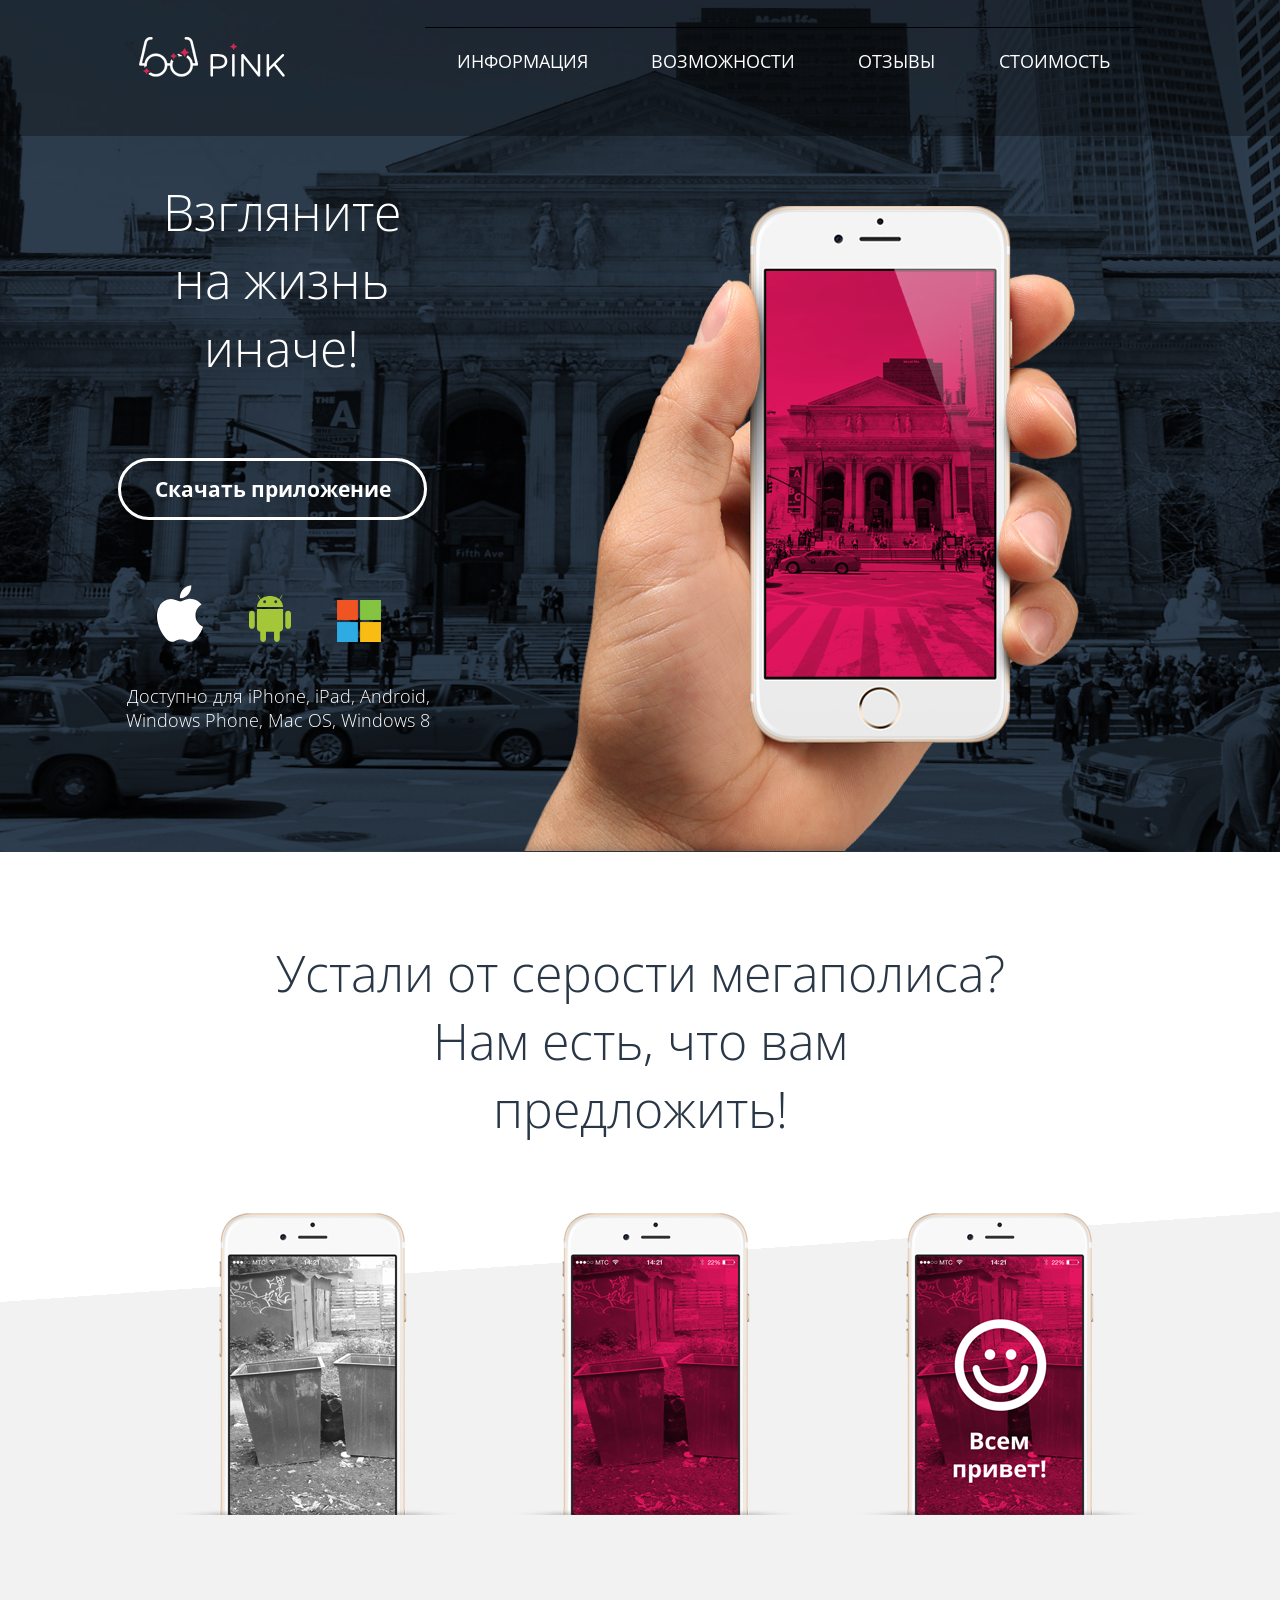
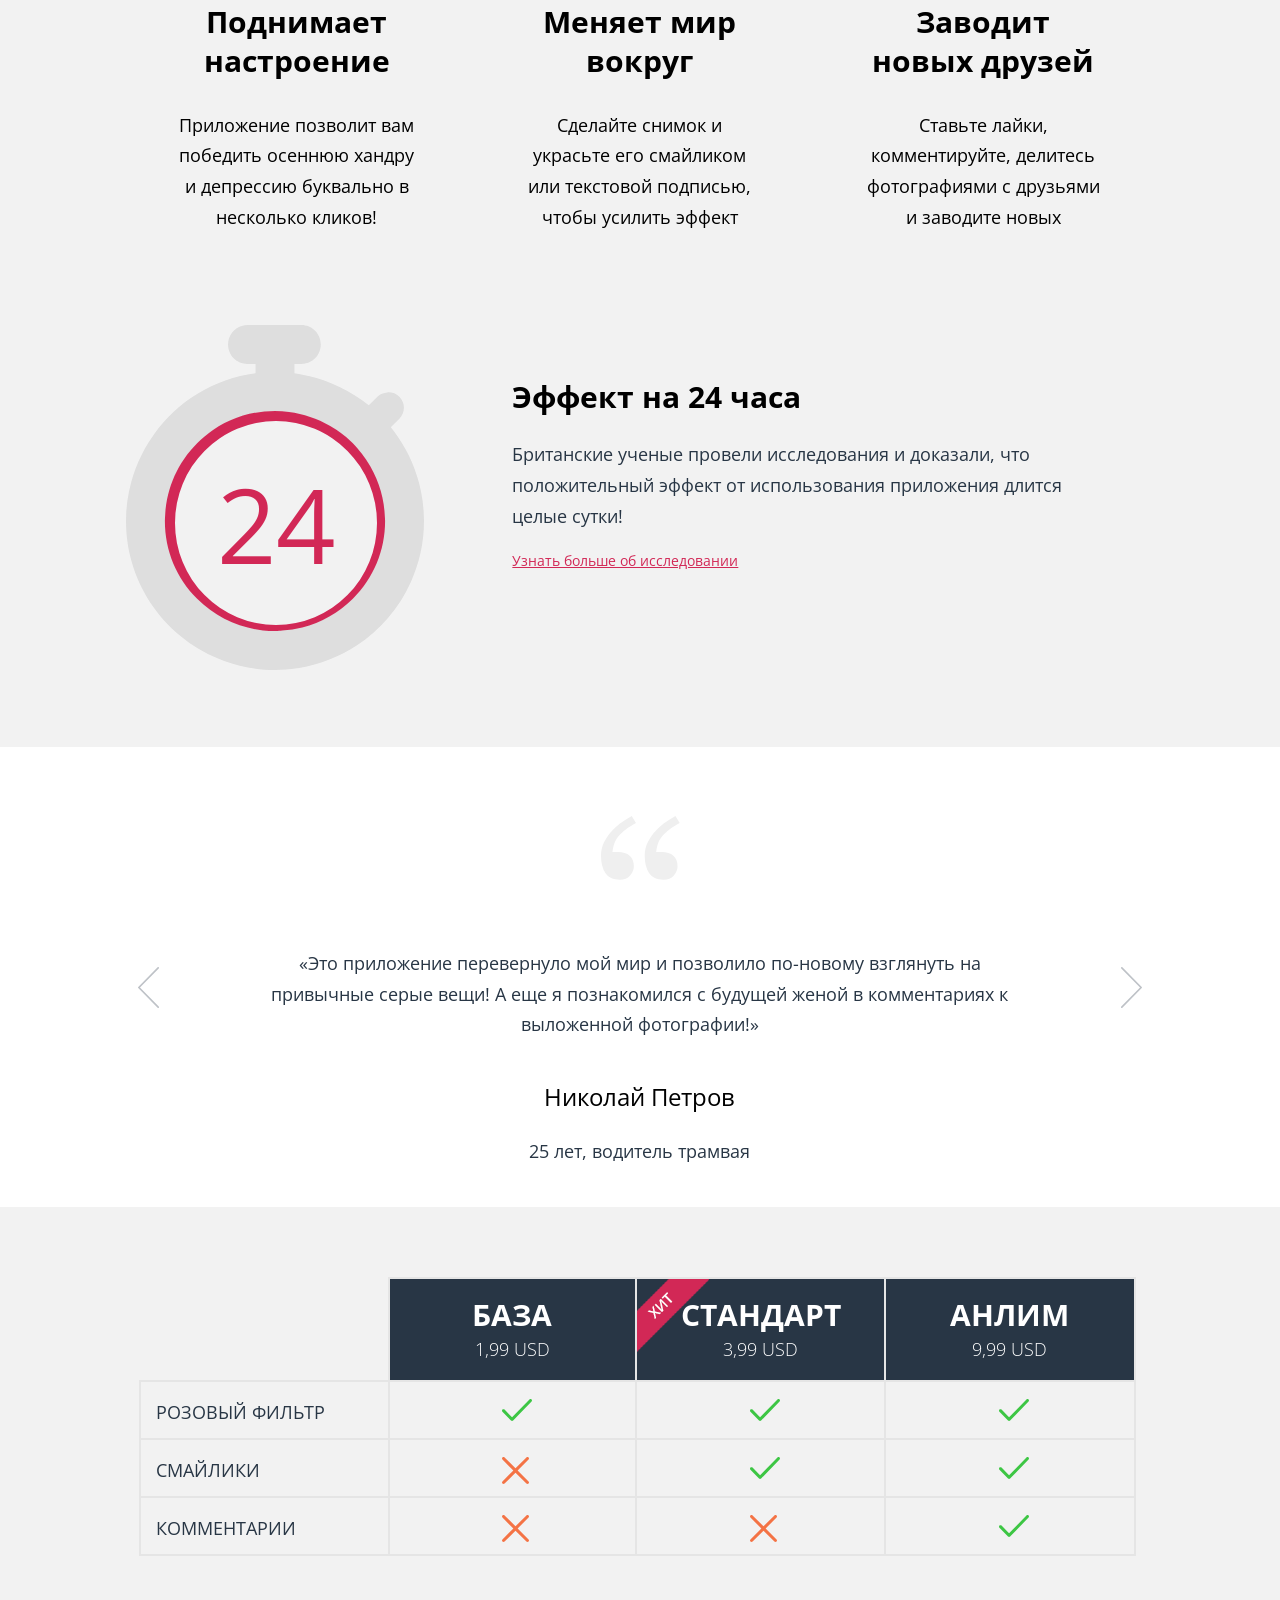
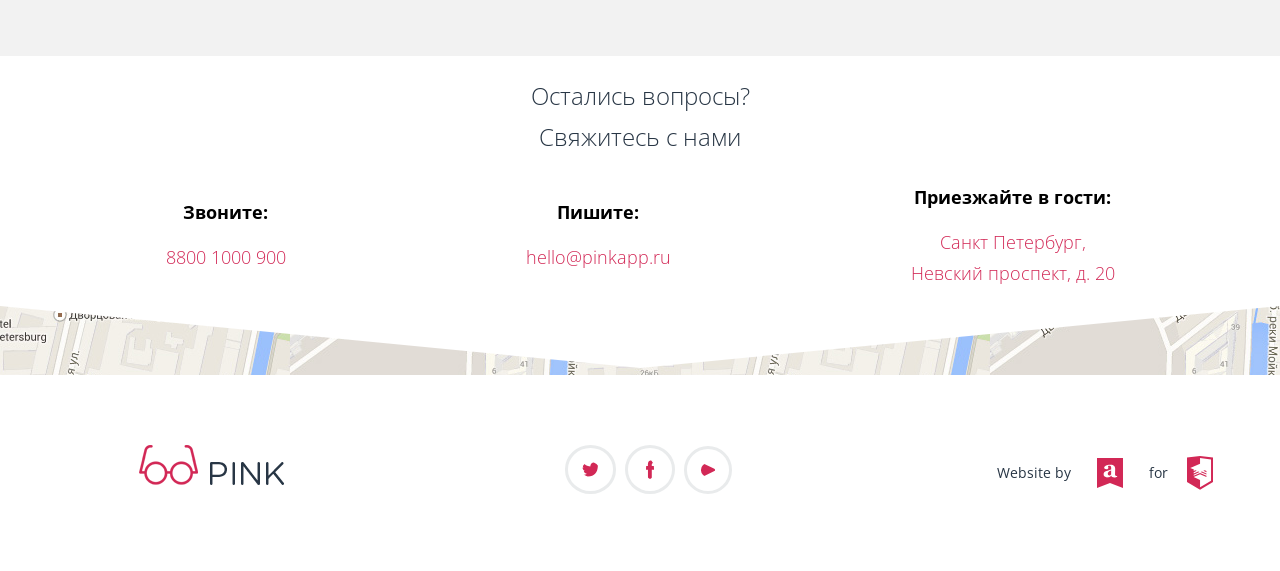
==== index.html @ cd444ebf "mobile and tablet versions added" ====
<!DOCTYPE html>
<html lang="ru">

<head>
    <meta charset="utf-8">
    <meta http-equiv="x-ua-compatible" content="IE=edge">
    <meta name="viewport" content="width=device-width, initial-scale=1.0, maximum-scale=1.0, user-scalable=no">
    <title>Pink - мобильная версия</title>
    <link href="https://fonts.googleapis.com/css?family=Open+Sans:300,400,700" rel="stylesheet" type="text/css">
    <link rel="stylesheet" href="css/normalize.css">
    <link rel="stylesheet" href="css/style.css">
</head>

<body>
    <header class="main-header">
        <div class="main-header__wrapper">
            <div class="main-header__header-logo">
                <a href="#" class="main-header__logo-link">
                  <picture>
                    <source srcset="img/pink-logo-1.png" media="(max-width: 699px)">
                      <source srcset="img/pink-logo-2@1x.png 1x, img/pink-logo-2@2x.png 2x" media="(min-width: 700px) and (max-width: 1199px)">
                        <source srcset="img/pink-logo-3@1x.png 1x, img/pink-logo-3@2x.png 2x" media="(min-width: 1200px)">
                  <img srcset="img/pink-logo-1.png" alt="Логотип сайта">
            </picture>
            </a>
            </div>
            <nav class="main-nav">
              <a href="#">
  <svg class="main-nav__menu-toggle" version="1" xmlns="http://www.w3.org/2000/svg" width="49.945" height="24.007" viewBox="0 0 49.945 24.007"><path d="M1.137 0C.51 0 0 .428 0 1.01v1.98C0 3.55.494 4 1.138 4h47.67c.63 0 1.14-.427 1.14-1.01V1.01c0-.558-.495-1.01-1.14-1.01H1.14zm0 10.003C.51 10.003 0 10.43 0 11.013v1.98c0 .557.494 1.01 1.138 1.01h47.67c.63 0 1.14-.428 1.14-1.01v-1.98c0-.558-.495-1.01-1.14-1.01H1.14zm0 10.002c-.627 0-1.137.43-1.137 1.01v1.982c0 .557.494 1.01 1.138 1.01h47.67c.63 0 1.14-.428 1.14-1.01v-1.98c0-.56-.495-1.012-1.14-1.012H1.14z"/><path fill="#ffffff" d="M1.137 0C.51 0 0 .428 0 1.01v1.98C0 3.55.494 4 1.138 4h47.67c.63 0 1.14-.427 1.14-1.01V1.01c0-.558-.495-1.01-1.14-1.01H1.14zm0 10.003C.51 10.003 0 10.43 0 11.013v1.98c0 .557.494 1.01 1.138 1.01h47.67c.63 0 1.14-.428 1.14-1.01v-1.98c0-.558-.495-1.01-1.14-1.01H1.14zm0 10.002c-.627 0-1.137.43-1.137 1.01v1.982c0 .557.494 1.01 1.138 1.01h47.67c.63 0 1.14-.428 1.14-1.01v-1.98c0-.56-.495-1.012-1.14-1.012H1.14z"/></svg>
  <svg class="main-nav__menu-toggle--close" version="1.0" id="Layer_1" xmlns="http://www.w3.org/2000/svg" xmlns:xlink="http://www.w3.org/1999/xlink" x="0px" y="0px"
     width="23.866px" height="23.866px" viewBox="0 0 23.866 23.866" enable-background="new 0 0 23.866 23.866" xml:space="preserve">
  <path id="path-1" d="M15.087,11.933l8.56-8.559c0.293-0.293,0.293-0.768,0-1.061L21.554,0.22C21.413,0.079,21.223,0,21.023,0
    s-0.39,0.079-0.53,0.22l-8.56,8.56L3.373,0.22c-0.282-0.282-0.78-0.282-1.061,0L0.22,2.313c-0.293,0.293-0.293,0.768,0,1.061
    l8.56,8.559l-8.56,8.559c-0.293,0.293-0.293,0.768,0,1.061l2.093,2.094c0.141,0.141,0.331,0.22,0.53,0.22
    c0.199,0,0.39-0.079,0.53-0.22l8.561-8.56l8.56,8.56c0.141,0.141,0.331,0.22,0.53,0.22s0.39-0.079,0.53-0.22l2.093-2.094
    c0.293-0.293,0.293-0.768,0-1.061L15.087,11.933z"/>
  </svg>
              </a>
                <ul class="main-nav__site-navigation main-nav__site-navigation--toggle-js">
                    <li class="main-nav__active-item"><a href="#">Информация</a></li>
                    <li><a href="#">Возможности</a></li>
                    <li><a href="#">Отзывы</a></li>
                    <li><a href="#">Стоимость</a></li>
                </ul>
            </nav>
        </div>
        <div class="main-header__promo">
            <h2 class="main-header__promo-title">Взгляните на жизнь <span>иначе!</span></h2>
        </div>
        <section class="introduction-promo introduction-promo--header">
                <a href="#" class="btn">Скачать приложение</a>
                <div class="introduction-promo__operation-system-logo">
                    <img src="img/apple-logo.svg" width="46" height="57" alt="Логотип Apple">
                    <img src="img/android-logo.svg" width="42" height="47" alt="Логотип Android">
                    <img src="[data-uri]"
                        width="44" height="42" alt="Логотип Microsoft">
                </div>
                <p class="introduction-promo__available">Доступно для iPhone, iPad, Android, Windows Phone, Mac OS, Windows 8</p>
        </section>
    </header>
    <section class="introduction-promo">
            <a href="#" class="btn">Скачать приложение</a>
            <div class="introduction-promo__operation-system-logo">
                <img src="img/apple-logo.svg" width="46" height="57" alt="Логотип Apple">
                <img src="img/android-logo.svg" width="42" height="47" alt="Логотип Android">
                <img src="[data-uri]"
                    width="44" height="42" alt="Логотип Microsoft">
            </div>
            <p class="introduction-promo__available">Доступно для iPhone, iPad, Android, Windows Phone, Mac OS, Windows 8</p>
    </section>
    <section class="information-promo">
        <h2 class="information-promo__title">Устали от серости мегаполиса? <span class="information-promo__offer">Нам есть, что вам предложить!</span></h2>
        <ul class="information-promo__features-list">
            <li class="information-promo__feature">
              <div class="information-promo__feature-image">
                  <source media="(min-width: 1200px)" srcset="img/iphone-screen-3-1@1x.png 1x, img/iphone-screen-3-1@2x.png 2x" >
                    <img srcset="img/iphone-screen-3-1@1x.png" alt="Поднимает настроение">
              </div>
                <h3 class="information-promo__feature-name">Поднимает настроение</h3>
                <p class="information-promo__feature-description">Приложение позволит вам победить осеннюю хандру и депрессию буквально в несколько кликов!</p>
            </li>
            <li class="information-promo__feature">
              <div class="information-promo__feature-image">
                <picture>
                  <source media="(min-width: 1200px)" srcset="img/iphone-screen-3-2@1x.png 1x, img/iphone-screen-3-2@2x.png 2x" >
                    <img srcset="img/iphone-screen-3-2@1x.png" alt="Меняет мир вокруг">
                </picture>
              </div>
                <h3 class="information-promo__feature-name">Меняет мир вокруг</h3>
                <p class="information-promo__feature-description">Сделайте снимок и украсьте его смайликом или текстовой подписью, чтобы усилить эффект</p>
            </li>
            <li class="information-promo__feature">
              <div class="information-promo__feature-image">
                <picture>
                  <source media="(min-width: 1200px)" srcset="img/iphone-screen-3-3@1x.png 1x, img/iphone-screen-3-3@2x.png 2x" >
                    <img srcset="img/iphone-screen-3-3@1x.png" alt="Заводит новых друзей">
                </picture>
              </div>
                <h3 class="information-promo__feature-name">Заводит новых друзей</h3>
                <p class="information-promo__feature-description">Ставьте лайки, комментируйте, делитесь фотографиями с друзьями и заводите новых</p>
            </li>
        </ul>
    </section>
    <section class="research-promo research-promo--hidden">
        <div class="research-promo__inner">
          <div class="research-promo__diagram"><b class="research-promo__hours">24</b></div>
          <div class="research-promo__text">
            <h2 class="research-promo__title">Эффект на 24 часа</h2>
            <p class="research-promo__description">Британские ученые провели исследования и доказали, что положительный эффект от использования приложения длится
целые сутки!</p>
            <a href="#" class="research-promo__more-link">Узнать больше об исследовании</a>
        </div>
      </div>
    </section>
    <section class="reviews">
        <div class="reviews__slider-wrapper">
            <div class="reviews__slider">
                <div class="reviews__slide">
                  <svg class="reviews__quote" version="1.0" id="Layer_1" xmlns="http://www.w3.org/2000/svg" xmlns:xlink="http://www.w3.org/1999/xlink" x="0px" y="0px"
                     width="78.673px" height="63.788px" viewBox="0 0 78.673 63.788" enable-background="new 0 0 78.673 63.788" xml:space="preserve">
                  <g>
                    <path d="M72.354,39.632c-2.797-2.401-6.636-3.604-11.518-3.604h-5.67c0.473-4.081,1.278-7.397,2.421-9.948
                      c1.141-2.551,2.854-5.044,5.139-7.477c2.363-2.51,4.685-4.531,6.97-6.063c2.283-1.53,5.274-3.356,8.978-5.477L74.42,0
                      c-2.441,1.495-5.474,3.42-9.096,5.779c-3.623,2.359-7.048,5.228-10.276,8.607c-3.151,3.302-5.83,7.056-8.033,11.261
                      c-2.206,4.204-3.308,8.861-3.308,13.97c0,7.232,1.456,13.07,4.371,17.511c2.913,4.44,7.755,6.661,14.529,6.661
                      c4.33,0,7.737-1.436,10.218-4.311s3.721-5.967,3.721-9.273C76.546,45.559,75.147,42.034,72.354,39.632z"/>
                    <path d="M19.019,18.603c2.362-2.51,4.685-4.531,6.97-6.063c2.283-1.53,5.274-3.356,8.978-5.477L30.713,0
                      c-2.441,1.495-5.475,3.42-9.095,5.779c-3.624,2.359-7.05,5.228-10.278,8.607c-3.149,3.302-5.828,7.056-8.032,11.261
                      C1.103,29.851,0,34.508,0,39.616c0,7.232,1.457,13.07,4.371,17.511c2.912,4.44,7.756,6.661,14.529,6.661
                      c4.33,0,7.737-1.436,10.218-4.311c2.481-2.875,3.722-5.967,3.722-9.273c0-4.646-1.399-8.17-4.194-10.572
                      c-2.796-2.401-6.635-3.604-11.517-3.604h-5.671c0.473-4.081,1.3-7.416,2.481-10.007C15.12,23.432,16.812,20.958,19.019,18.603z"/>
                  </g>
                  </svg>
                    <p class="reviews__text">«Это приложение перевернуло мой мир и позволило по-новому взглянуть на привычные серые вещи! А еще я познакомился с будущей женой в комментариях к выложенной фотографии!»</p>
                    <h3 class="reviews__name">Николай Петров</h3>
                    <b class="reviews__details">25 лет, водитель трамвая</b>
                </div>
                <div class="reviews__slide">
                  <svg class="reviews__quote" version="1.0" id="Layer_1" xmlns="http://www.w3.org/2000/svg" xmlns:xlink="http://www.w3.org/1999/xlink" x="0px" y="0px"
                     width="78.673px" height="63.788px" viewBox="0 0 78.673 63.788" enable-background="new 0 0 78.673 63.788" xml:space="preserve">
                  <g>
                    <path d="M72.354,39.632c-2.797-2.401-6.636-3.604-11.518-3.604h-5.67c0.473-4.081,1.278-7.397,2.421-9.948
                      c1.141-2.551,2.854-5.044,5.139-7.477c2.363-2.51,4.685-4.531,6.97-6.063c2.283-1.53,5.274-3.356,8.978-5.477L74.42,0
                      c-2.441,1.495-5.474,3.42-9.096,5.779c-3.623,2.359-7.048,5.228-10.276,8.607c-3.151,3.302-5.83,7.056-8.033,11.261
                      c-2.206,4.204-3.308,8.861-3.308,13.97c0,7.232,1.456,13.07,4.371,17.511c2.913,4.44,7.755,6.661,14.529,6.661
                      c4.33,0,7.737-1.436,10.218-4.311s3.721-5.967,3.721-9.273C76.546,45.559,75.147,42.034,72.354,39.632z"/>
                    <path d="M19.019,18.603c2.362-2.51,4.685-4.531,6.97-6.063c2.283-1.53,5.274-3.356,8.978-5.477L30.713,0
                      c-2.441,1.495-5.475,3.42-9.095,5.779c-3.624,2.359-7.05,5.228-10.278,8.607c-3.149,3.302-5.828,7.056-8.032,11.261
                      C1.103,29.851,0,34.508,0,39.616c0,7.232,1.457,13.07,4.371,17.511c2.912,4.44,7.756,6.661,14.529,6.661
                      c4.33,0,7.737-1.436,10.218-4.311c2.481-2.875,3.722-5.967,3.722-9.273c0-4.646-1.399-8.17-4.194-10.572
                      c-2.796-2.401-6.635-3.604-11.517-3.604h-5.671c0.473-4.081,1.3-7.416,2.481-10.007C15.12,23.432,16.812,20.958,19.019,18.603z"/>
                  </g>
                  </svg>
                    <p class="reviews__text">«Это приложение перевернуло мой мир и позволило по-новому взглянуть на привычные серые вещи! А еще я познакомился с будущей женой в комментариях к выложенной фотографии!»</p>
                    <h3 class="reviews__name">Николай Петров</h3>
                    <b class="reviews__details">25 лет, водитель трамвая</b>
                </div>
                <div class="reviews__slide">
                  <svg class="reviews__quote" version="1.0" id="Layer_1" xmlns="http://www.w3.org/2000/svg" xmlns:xlink="http://www.w3.org/1999/xlink" x="0px" y="0px"
                     width="78.673px" height="63.788px" viewBox="0 0 78.673 63.788" enable-background="new 0 0 78.673 63.788" xml:space="preserve">
                  <g>
                    <path d="M72.354,39.632c-2.797-2.401-6.636-3.604-11.518-3.604h-5.67c0.473-4.081,1.278-7.397,2.421-9.948
                      c1.141-2.551,2.854-5.044,5.139-7.477c2.363-2.51,4.685-4.531,6.97-6.063c2.283-1.53,5.274-3.356,8.978-5.477L74.42,0
                      c-2.441,1.495-5.474,3.42-9.096,5.779c-3.623,2.359-7.048,5.228-10.276,8.607c-3.151,3.302-5.83,7.056-8.033,11.261
                      c-2.206,4.204-3.308,8.861-3.308,13.97c0,7.232,1.456,13.07,4.371,17.511c2.913,4.44,7.755,6.661,14.529,6.661
                      c4.33,0,7.737-1.436,10.218-4.311s3.721-5.967,3.721-9.273C76.546,45.559,75.147,42.034,72.354,39.632z"/>
                    <path d="M19.019,18.603c2.362-2.51,4.685-4.531,6.97-6.063c2.283-1.53,5.274-3.356,8.978-5.477L30.713,0
                      c-2.441,1.495-5.475,3.42-9.095,5.779c-3.624,2.359-7.05,5.228-10.278,8.607c-3.149,3.302-5.828,7.056-8.032,11.261
                      C1.103,29.851,0,34.508,0,39.616c0,7.232,1.457,13.07,4.371,17.511c2.912,4.44,7.756,6.661,14.529,6.661
                      c4.33,0,7.737-1.436,10.218-4.311c2.481-2.875,3.722-5.967,3.722-9.273c0-4.646-1.399-8.17-4.194-10.572
                      c-2.796-2.401-6.635-3.604-11.517-3.604h-5.671c0.473-4.081,1.3-7.416,2.481-10.007C15.12,23.432,16.812,20.958,19.019,18.603z"/>
                  </g>
                  </svg>
                    <p class="reviews__text">«Это приложение перевернуло мой мир и позволило по-новому взглянуть на привычные серые вещи! А еще я познакомился с будущей женой в комментариях к выложенной фотографии!»</p>
                    <h3 class="reviews__name">Николай Петров</h3>
                    <b class="reviews__details">25 лет, водитель трамвая</b>
                </div>
      </div>
    </div>
        <div class="reviews-pagination">
          <div class="reviews-pagination__arrows">
            <i class="reviews-pagination__left"></i>
              <i class="reviews-pagination__right"></i>
            </div>
            <div class="reviews-pagination__controls">
                <i class="reviews-pagination__control reviews-pagination__control--active"></i>
                <i class="reviews-pagination__control"></i>
                <i class="reviews-pagination__control"></i>
            </div>
        </div>
    </section>
    <section class="price">
      <div class="price__inner">
        <div class="price__promo-slider-wrapper">
            <div class="price__promo-slider price__promo-slider--js">
              <div class="price__promo-slide price__promo-slide--hidden">
                <ul class="price__promo-list price__promo-list--left">
                    <li class="price__feature price__feature--text">Розовый фильтр</li>
                    <li class="price__feature price__feature--text">Cмайлики</li>
                    <li class="price__feature price__feature--text">Комментарии</li>
                </ul>
              </div>
                <div class="price__promo-slide price__promo-slide--js">
                    <div class="price__promo-title price__promo-title--border-left">
                        <h3>База</h3>
                        <span>1,99 USD</span>
                    </div>
                    <ul class="price__promo-list price__promo-list--basis">
                        <li class="price__feature"><span class="price__feature-in">Розовый фильтр</span></li>
                        <li class="price__feature"><span class="price__feature-out">Cмайлики</span></li>
                        <li class="price__feature"><span class="price__feature-out">Комментарии</span></li>
                    </ul>
                </div>
                <div class="price__promo-slide price__promo-slide--js">
                    <div class="price__promo-title price__promo-title--hit">
                        <h3>Стандарт</h3>
                        <span>3,99 USD</span>
                    </div>
                    <ul class="price__promo-list price__promo-list--standard">
                        <li class="price__feature"><span class="price__feature-in">Розовый фильтр</span></li>
                        <li class="price__feature"><span class="price__feature-in">Cмайлики</span></li>
                        <li class="price__feature"><span class="price__feature-out">Комментарии</span></li>
                    </ul>
                </div>
                <div class="price__promo-slide price__promo-slide--js">
                    <div class="price__promo-title">
                        <h3>Анлим</h3>
                        <span>9,99 USD</span>
                    </div>
                    <ul class="price__promo-list price__promo-list--unlim">
                        <li class="price__feature"><span class="price__feature-in">Розовый фильтр</span></li>
                        <li class="price__feature"><span class="price__feature-in">Розовый фильтр</span></li>
                        <li class="price__feature"><span class="price__feature-in">Розовый фильтр</span></li>
                    </ul>
                </div>
            </div>
        </div>
        <div class="slider-pagination">
            <div class="slider-pagination__controls">
                <i class="slider-pagination__control slider-pagination__control--active"></i>
                <i class="slider-pagination__control"></i>
                <i class="slider-pagination__control"></i>
            </div>
        </div>
      </div>
    </section>
    <section class="contacts">
        <h2 class="contacts__title">Остались вопросы?<span>Свяжитесь с нами<span></h2>
        <div class="contacts__flex-container">
            <div class="contacts__details">
                <h3>Звоните:</h3>
                <p>8800 1000 900</p>
            </div>
            <div class="contacts__details">
                <h3>Пишите:</h3>
                <p><a>hello@pinkapp.ru</a></p>
            </div>
            <div class="contacts__details">
                <h3>Приезжайте в гости:</h3>
                <p>Санкт Петербург,
                    <br> Невский проспект, д. 20</p>
            </div>
        </div>
        <svg version="1" xmlns="http://www.w3.org/2000/svg" height="61.905" width="100%" viewBox="0 0 595.28 61.905" preserveAspectRatio="none"><path fill="#FFF" d="M297.64 61.905L0 0h595.28"/></svg>
        <div class="contacts__popup-map">
        </div>
    </section>
    <footer class="main-footer">
        <div class="main-footer__inner">
            <div class="main-footer__footer-logo">
                <a href="#" class="main-footer__logo-link"><img src="img/pink-logo-footer-2@1x.png" width="145" height="40" alt="Логотип сайта"></a>
            </div>
                <ul class="social-links">
                    <li><a href="#" class="social-links__icons">
                      <svg class="social-links__icon social-links__icon--twitter" version="1.0" id="Layer_1" xmlns="http://www.w3.org/2000/svg" xmlns:xlink="http://www.w3.org/1999/xlink" x="0px" y="0px"
                      	 width="17.5px" height="14.663px" viewBox="0 0 17.5 14.663" enable-background="new 0 0 17.5 14.663" xml:space="preserve">
                      <g id="W6EeEF_1_">
                      	<g>
                      		<path fill-rule="evenodd" clip-rule="evenodd" d="M11.283,0.153c1.736-0.485,3.074,0.263,3.685,1.151
                      			c0.694-0.226,1.372-0.47,2.072-0.691c-0.004,0.841-0.538,1.478-0.883,1.727C16.861,2.506,17.5,1.86,17.5,1.86
                      			c-0.175,0.976-1.035,1.746-1.611,1.977C15.65,10.429,12.617,14.793,5.507,14.66c-0.538,0,0.077,0-0.46,0
                      			c-0.422,0-4.29-0.45-5.047-1.843c2.341,0.192,4.011-0.412,4.835-1.15c-0.989-0.293-2.761-0.464-3.07-2.881
                      			c0.362,0.105,0.583,0.223,1.228,0.117C1.757,8.067,0.385,7.366,0.461,5.218c0.294,0.32,1.1,0.523,1.381,0.461
                      			c-0.725-0.235-2.03-3.281-0.921-4.836C2.794,2.654,4.769,4.364,8.29,4.528C8.506,2.288,9.461,0.787,11.283,0.153z"/>
                      	</g>
                      </g>
                    </svg>
                    </a></li>
                    <li><a href="#" class="social-links__icons">
                      <svg class="social-links__icon social-links__icon--facebook" version="1.0" id="Layer_1" xmlns="http://www.w3.org/2000/svg" xmlns:xlink="http://www.w3.org/1999/xlink" x="0px" y="0px"
                      	 width="8.673px" height="18.944px" viewBox="0 0 8.673 18.944" enable-background="new 0 0 8.673 18.944" xml:space="preserve">
                      <path d="M6.275,3.357c0.799,0,1.599,0,2.398,0c0-1.119,0-2.238,0-3.357c-0.959,0-1.92,0-2.878,0C2.656,0.181,1.54,2.387,1.948,6.115
                      	H0v3.517h1.958c0,3.104,0,6.208,0,9.312c1.279,0,2.558,0,3.837,0c0-3.104,0-6.208,0-9.312h2.857V6.115H5.786
                      	C5.765,5.07,5.75,3.709,6.275,3.357z"/>
                      </svg>
                    </a></li>
                    <li><a href="#" class="social-links__icons">
                      <svg class="social-links__icon social-links__icon--youtube" version="1.0" id="Layer_1" xmlns="http://www.w3.org/2000/svg" xmlns:xlink="http://www.w3.org/1999/xlink" x="0px" y="0px"
                      	 width="14.64px" height="13.96px" viewBox="0 0 14.64 13.96" enable-background="new 0 0 14.64 13.96" xml:space="preserve">
                      <path d="M1.775,13.78C0.799,14.257,0,13.758,0,12.671V1.29c0-1.088,0.799-1.585,1.775-1.109l12.133,5.932
                      	c0.975,0.478,0.975,1.258,0,1.736L1.775,13.78z"/>
                      </svg>
                    </a></li>
                </ul>
            <div class="main-footer__developed">
                <span class="main-footer__developed-by">Website by</span>
                <svg class="main-footer__developed-icon" version="1.0" id="Layer_1" xmlns="http://www.w3.org/2000/svg" xmlns:xlink="http://www.w3.org/1999/xlink" x="0px" y="0px"
                	 width="25.988px" height="29.922px" viewBox="0 0 25.988 29.922" enable-background="new 0 0 25.988 29.922" xml:space="preserve">
                <path d="M0,0h25.988v29.922l-12.994-4.811L0,29.922V0z M20.154,17.895c-0.241,0-0.509-0.006-0.801-0.018
                	c-0.293-0.014-0.508-0.051-0.645-0.116c-0.225-0.103-0.391-0.26-0.5-0.469c-0.107-0.21-0.162-0.492-0.162-0.854
                	c0-0.394,0.018-1.211,0.055-2.457c0.035-1.244,0.054-2.319,0.054-3.226c0-0.858-0.146-1.556-0.439-2.088
                	c-0.294-0.535-0.688-0.942-1.186-1.223c-0.522-0.289-1.108-0.481-1.758-0.572c-0.65-0.093-1.365-0.139-2.143-0.139
                	c-0.562,0-1.172,0.067-1.83,0.199c-0.659,0.132-1.24,0.318-1.746,0.56C8.54,7.725,8.104,8.02,7.747,8.377
                	C7.39,8.734,7.211,9.137,7.211,9.586c0,0.521,0.173,0.946,0.519,1.271c0.346,0.323,0.857,0.486,1.533,0.486
                	c0.476,0,0.827-0.043,1.057-0.132c0.229-0.089,0.437-0.213,0.622-0.374c0.138-0.12,0.242-0.283,0.314-0.487
                	c0.072-0.205,0.109-0.375,0.109-0.511c0-0.306-0.057-0.622-0.169-0.952c-0.113-0.329-0.181-0.573-0.206-0.734
                	c0.145-0.104,0.335-0.207,0.572-0.308c0.237-0.101,0.533-0.151,0.886-0.151c0.393,0,0.71,0.089,0.952,0.265
                	c0.241,0.177,0.417,0.393,0.53,0.651c0.104,0.225,0.172,0.501,0.205,0.831c0.032,0.327,0.048,0.593,0.048,0.794v1.155
                	c-0.467,0.224-1.207,0.48-2.22,0.767c-1.013,0.285-1.881,0.56-2.604,0.826c-0.378,0.143-0.726,0.3-1.043,0.471
                	c-0.317,0.169-0.597,0.38-0.838,0.639c-0.265,0.281-0.47,0.605-0.615,0.969c-0.145,0.366-0.217,0.811-0.217,1.333
                	c0,0.909,0.329,1.637,0.989,2.189c0.658,0.551,1.455,0.825,2.388,0.825c0.627,0,1.115-0.044,1.465-0.132
                	c0.35-0.089,0.714-0.223,1.091-0.396c0.29-0.138,0.561-0.303,0.814-0.494c0.253-0.193,0.517-0.426,0.791-0.699h0.072
                	c0.168,0.546,0.484,0.965,0.949,1.259c0.465,0.293,1.19,0.438,2.176,0.438c0.536,0,1.045-0.064,1.525-0.192s0.896-0.269,1.25-0.421
                	V17.895z M14.133,16.593c-0.217,0.265-0.468,0.487-0.754,0.668c-0.286,0.183-0.65,0.271-1.094,0.271
                	c-0.419,0-0.771-0.139-1.057-0.42c-0.286-0.282-0.429-0.738-0.429-1.364c0-0.475,0.083-0.887,0.253-1.238
                	c0.169-0.349,0.403-0.638,0.701-0.862c0.282-0.217,0.644-0.424,1.087-0.622c0.443-0.197,0.89-0.372,1.342-0.525L14.133,16.593z"/>
                </svg>
                <span class="main-footer__developed-for">for</span>
                <svg class="main-footer__developed-icon" version="1.0" id="Layer_1" xmlns="http://www.w3.org/2000/svg" xmlns:xlink="http://www.w3.org/1999/xlink" x="0px" y="0px"
                	 width="26.096px" height="33.803px" viewBox="0 0 26.096 33.803" enable-background="new 0 0 26.096 33.803" xml:space="preserve">
                <g>
                	<path d="M13.047,0L0,1.456v24.475l13.047,7.835v0.037l13.049-7.872V1.557L13.047,0z M24.037,24.745l-10.989,6.622v-7.385
                		l-6.369-2.858v-0.021l6.373-2.816v-0.02h0.001v0.011l6.366,2.814v-0.006l0.01,0.006v-1.234l-6.366-2.813l-0.003,0.003l-0.007-0.003
                		v0.011h-0.001v-0.003L6.679,19.87v-1.235l0,0l5.848-2.584l-1.385-0.622l-4.463,1.973v-1.234l3.077-1.36l-1.385-0.622l-1.692,0.748
                		v-1.234l0.306-0.135l-3.73-1.674l9.793-4.248V2.084l10.989,1.321V24.745z"/>
                	<polygon points="19.428,17.389 14.958,15.414 13.57,16.035 19.428,18.624 	"/>
                	<polygon points="19.428,14.921 17.734,14.172 16.346,14.793 19.428,16.155 	"/>
                </g>
                </svg>
            </div>
        </div>
    </footer>
    <script src="js/jquery.js"></script>
    <script src="js/menu-toggle.js"></script>
    <script src="js/reviews-slider.js"></script>
    <script src="js/reviews-slider--desktop.js"></script>
    <script src="js/promo-slider.js"></script>
</body>

</html>
---- css/style.css ----
body{font-family:"Open Sans","Helvetica","Arial",sans-serif;font-size:.875rem;line-height:1.7;font-weight:400}h3{font-size:1.125rem;line-height:1.3;font-weight:bold}p{font-size:.875rem;line-height:1.7}@media (min-width:700px) and (max-width:1199){h2{font-size:2.5rem}}@media (min-width:1200px){h2{font-size:3.125rem}h3{font-size:1.875rem}p{font-size:1.125rem}}body{margin:0;padding:0}a{text-decoration:none}@media (max-width:699){.hidden{display:none}}@media (max-width:699) and (max-width:1199px){.information-promo__feature-image{display:none}}.main-nav__menu-toggle{fill:#fff}.main-nav__menu-toggle--close{fill:#fff;display:none}.main-nav__site-navigation{list-style-type:none;padding:0;margin:0;font-size:1.125rem;line-height:1.8;text-transform:uppercase;border-top:1px solid #000101;position:absolute;z-index:100;background-color:#283645;left:0;right:0;top:0;display:none}@media (max-width:699px){.main-nav__site-navigation{top:70px}}@media (min-width:700px) and (max-width:1199px){.main-nav__site-navigation{top:125px}}.main-nav li{display:-webkit-flex;display:-ms-flexbox;display:flex;-webkit-flex-direction:column;-ms-flex-direction:column;flex-direction:column;-webkit-justify-content:center;-ms-flex-pack:center;justify-content:center;border-top:1px solid #485461;border-bottom:1px solid #000101}.main-nav a{color:#fff;font-weight:bold;padding-top:17px;padding-bottom:17px;text-align:center}.main-nav a:hover{color:#d22856}.main-nav a:focus{color:rgba(210,40,86,0.3)}@media (min-width:1200px){.main-nav{width:71.4%}.main-nav__menu-toggle{display:none}.main-nav__site-navigation{display:block;position:static;display:-webkit-flex;display:-ms-flexbox;display:flex;-webkit-justify-content:space-around;-ms-flex-pack:distribute;justify-content:space-around;background:none}.main-nav li{border:none}.main-nav a{font-weight:400}}.btn{display:inline-block;border:3px solid #fff;border-radius:50px;text-align:center;color:#fff;font-size:1.125rem;line-height:1;font-weight:bold}@media (max-width:699px){.btn{padding:13px 12%;margin-bottom:30px;max-width:280px;-webkit-align-self:center;-ms-flex-item-align:center;align-self:center}}@media (min-width:700px) and (max-width:1199px){.btn{margin-bottom:45px;margin-top:90px;padding:13px 5.714286%;margin-left:5.714286%}}@media (min-width:770px) and (max-width:899px){.btn{margin-left:8%}}@media (min-width:900px) and (max-width:1199px){.btn{margin-left:9%}}@media (min-width:1200px){.btn{margin-left:3%;padding:16px 2.6%;margin-bottom:65px;margin-top:50px;font-size:1.3125rem;line-height:1.16}}.main-header__wrapper{display:-webkit-flex;display:-ms-flexbox;display:flex;-webkit-justify-content:space-between;-ms-flex-pack:justify;justify-content:space-between;-webkit-align-items:center;-ms-flex-align:center;align-items:center;color:#fff;background-color:rgba(0,0,0,0.3)}.main-header__promo{margin:0 auto}.main-header__promo-title{color:#fff;font-size:1.5rem;text-align:center;font-weight:300;line-height:1.7}.main-header span{display:block}@media (max-width:699px){.main-header{position:relative;background:url('../img/bg-header-1@1x.jpg') no-repeat center;height:460px}.main-header::after{position:absolute;content:'';background:url('../img/iphone-hand-1.png') no-repeat left bottom;height:286px;width:92%;bottom:0;left:0}.main-header__wrapper{padding:20px 6.25%}}@media (min-width:700px) and (max-width:1199px){.main-header{position:relative;background:none;background:url('../img/bg-header-2@1x.jpg') no-repeat center;background-size:1200px 729px;height:729px}.main-header__wrapper{padding:40px 5.714286%;margin-bottom:100px}.main-header__promo{width:80%}.main-header__promo-title{font-size:2.5rem;color:#fff;font-weight:300;width:40%;line-height:normal}}@media (min-width:1168px) and (max-width:1199px){.main-header__promo-title{font-size:2.5rem;color:#fff;font-weight:300;width:35%;line-height:normal}}@media (min-width:1200px){.main-header{position:relative;background:none;background:url('../img/bg-header-fullsize.jpg') no-repeat center;background-size:2400px 1458px;height:852px}.main-header__wrapper{padding-top:27px;padding-bottom:42px;padding-left:10.83%;padding-right:10.83%}.main-header__promo{width:80%}.main-header__promo-title{font-size:3.125rem;color:#fff;width:30%;font-weight:300;line-height:normal}}.main-footer__inner{display:-webkit-flex;display:-ms-flexbox;display:flex;-webkit-justify-content:space-between;-ms-flex-pack:justify;justify-content:space-between}@media (max-width:699px){.main-footer__inner{width:87.5%}}@media (min-width:700px) and (max-width:1199px){.main-footer__inner{width:88.571429%;padding-left:5.714286%;padding-right:5.714286%}}@media (min-width:1200px){.main-footer__inner{width:96.666667%;padding-left:10.83%;padding-right:10.83%}}@media (max-width:699px){.main-footer{display:none}}.main-footer__developed{color:#283645;line-height:1.3;width:30.645%;display:-webkit-flex;display:-ms-flexbox;display:flex;-webkit-align-items:center;-ms-flex-align:center;align-items:center}.main-footer__developed-by{margin-right:6.87%}.main-footer__developed-icon{fill:#d22856}.main-footer__developed-for{padding-left:6.87%;padding-right:5%}@media (min-width:700px) and (max-width:1199px){.main-footer{margin-bottom:35px}}@media (min-width:1200px){.main-footer{margin-bottom:70px}}@media (max-width:699px){.research-promo--hidden{display:none}}@media (min-width:700px) and (max-width:1199px){.research-promo{padding-bottom:80px}}.research-promo__inner{display:-webkit-flex;display:-ms-flexbox;display:flex;-webkit-align-items:center;-ms-flex-align:center;align-items:center;-webkit-justify-content:center;-ms-flex-pack:center;justify-content:center}@media (max-width:699px){.research-promo__inner{width:87.5%}}@media (min-width:700px) and (max-width:1199px){.research-promo__inner{width:88.571429%;padding-left:5.714286%;padding-right:5.714286%}}@media (min-width:1200px){.research-promo__inner{width:96.666667%;padding-left:10.83%;padding-right:10.83%}}.research-promo__diagram{position:relative;margin-top:120px;margin-left:24px}.research-promo__diagram::before{position:absolute;content:'';width:298.644px;height:345.835px;background:url('../img/timer-tablet.svg') no-repeat top left;top:-69%;left:-16%}.research-promo__hours{color:#d22856;font-size:6.5rem;line-height:1.6;padding:14% 42px;border:12px solid #d22856;border-radius:50%;font-weight:400}.research-promo__text{padding-left:10%}.research-promo__title{font-size:1.875rem;line-height:1.2}.research-promo__description{color:#283645}.research-promo__more-link{color:#d22856;text-decoration:underline}@media (min-width:1200px){.research-promo{background-color:#f2f2f2;padding-bottom:140px;padding-top:80px;margin-bottom:80px}.research-promo__diagram::before{background:url('../img/timer-desctop.svg') no-repeat top left}.research-promo__description{font-size:1.125rem;width:65%}}.reviews__slider-wrapper{width:300%;height:300px;position:relative;overflow:visible}.reviews__slider{position:absolute;display:-webkit-flex;display:-ms-flexbox;display:flex;-webkit-justify-content:space-around;-ms-flex-pack:distribute;justify-content:space-around;height:100%;width:87.5vw}.reviews__slide{height:100%;width:87.5vw;-webkit-align-self:center;-ms-flex-item-align:center;align-self:center;display:-webkit-flex;display:-ms-flexbox;display:flex;text-align:center;color:#283645;-webkit-justify-content:center;-ms-flex-pack:center;justify-content:center}.reviews__quote{overflow:visible !important;-webkit-align-self:center;-ms-flex-item-align:center;align-self:center;fill:#efefef;margin-bottom:50px}@media (max-width:1199px){.reviews__quote{display:none}}.reviews__name{color:#000}.reviews__details{font-weight:400}@media (max-width:699px){.reviews__slide{-webkit-flex-direction:column-reverse;-ms-flex-direction:column-reverse;flex-direction:column-reverse}.reviews__details{display:none}}@media (min-width:700px) and (max-width:1199px){.reviews__slider{width:84.7vw}.reviews__slide{-webkit-flex-direction:column;-ms-flex-direction:column;flex-direction:column;width:84.7vw}.reviews__name{font-weight:400;font-size:1.25rem;line-height:1.5}.reviews__details{line-height:2.14}}@media (min-width:1200px){.reviews{padding-top:80px}.reviews__slider{width:61vw}.reviews__slide{-webkit-flex-direction:column;-ms-flex-direction:column;flex-direction:column;width:61vw}.reviews__name{font-weight:400;font-size:1.5rem;line-height:1.25}.reviews__details{font-size:1.125rem;margin-bottom:130px}}.reviews-pagination__arrows{position:relative}@media (max-width:1199px){.reviews-pagination__arrows{display:none}}.reviews-pagination__left{pointer-events:none}.reviews-pagination__left::after{position:absolute;content:"";width:21.706px;height:41.719px;background:url('../img/slider-reviews-left.svg') no-repeat right top;top:-240px;left:10.75%;pointer-events:all}.reviews-pagination__right{pointer-events:none}.reviews-pagination__right::after{position:absolute;content:"";width:21.706px;height:41.719px;background:url('../img/slider-reviews-right.svg') no-repeat right top;top:-240px;right:10.75%;pointer-events:all}.reviews-pagination__controls{display:-webkit-flex;display:-ms-flexbox;display:flex;-webkit-justify-content:center;-ms-flex-pack:center;justify-content:center;-webkit-align-items:center;-ms-flex-align:center;align-items:center}@media (min-width:800px) and (max-width:1199px){.reviews-pagination__controls{padding-left:5.714286%}}@media (min-width:1200px){.reviews-pagination__controls{display:none}}.reviews-pagination__control{display:block;border-radius:50%;margin-right:6.4%;background:#bec2c7;width:6px;height:6px}.reviews-pagination__control--active{display:block;border-radius:50%;margin-right:6.4%;background:#fff;width:6px;height:6px;border:3px solid #283645}@media (max-width:699px){.reviews-pagination__control{margin-top:35px;margin-bottom:41px}}@media (min-width:700px) and (max-width:1199px){.reviews-pagination__control{margin-top:36px;margin-bottom:75px}}.price{background:#f2f2f2;position:relative;padding-top:70px;padding-bottom:100px}@media (max-width:699px){.price::after{position:absolute;content:'';display:block;width:100%;height:25px;background-image:linear-gradient(to left top, #f2f2f2 50%, #fff 50%);top:-20px;left:0}}@media (min-width:700px) and (max-width:1199px){.price::after{position:absolute;content:'';display:block;width:100%;height:53px;background-image:linear-gradient(to left top, #f2f2f2 50%, #fff 50%);top:-20px;left:0}}.price__promo-title{position:relative;padding-top:16px;padding-bottom:16px;background:#283645;font-size:1.125rem;color:#fff;text-transform:uppercase;text-align:center;border:2px solid #e5e5e5;border-bottom:transparent;border-left:transparent}.price__promo-title--border-left{border-left:2px solid #e5e5e5}.price__promo-title--hit::before{position:absolute;content:'';background:url('../img/flag-hit.png') left top no-repeat;width:72px;height:73px;left:0;top:0;z-index:10}.price__promo-title h3{font-weight:bold;margin:0}.price__promo-title span{font-weight:300}.price__promo-list{list-style-type:none;padding:0;margin:0}.price__feature{padding-top:17px;padding-bottom:17px;color:#283645;line-height:2.1;padding-left:6.25%;padding-right:6.25%;text-transform:uppercase;border:2px solid #e5e5e5;border-left:transparent;border-bottom:transparent}.price__feature-in{position:relative;display:block;width:inherit}.price__feature-in::after{position:absolute;content:"";width:30.375px;height:21.688px;fill:#3dc644;right:0;background:url('../img/yes-icon.svg') no-repeat}.price__feature-out{position:relative;display:block;width:inherit}.price__feature-out::after{position:absolute;content:"";width:26.752px;height:26.752px;fill:#f25b26;right:0;background:url('../img/no-icon.svg') no-repeat}.price__promo-list li:last-child{border-bottom:2px solid #e5e5e5}.price__promo-list--basis li{border-left:2px solid #e5e5e5}@media (max-width:699px){.price{padding-left:6.25%}.price__promo-slider-wrapper{width:300%;height:300px;position:relative;overflow:visible}.price__promo-slider--js{width:100%;height:100%;position:absolute;display:-webkit-flex;display:-ms-flexbox;display:flex;overflow:hidden}.price__promo-slide--hidden{display:none}.price__promo-slide--js{width:100%;height:100%}.price__feature-in::after,.price__feature-out::after{background-position:right top}}@media (min-width:700px) and (max-width:1199px){.price__promo-slider{display:-webkit-flex;display:-ms-flexbox;display:flex;width:100%}.price__promo-slide{width:7.7%}.price__promo-list{font-size:0}.price__promo-list--left{font-size:.875rem;list-style-type:none;padding:0;margin:0;margin-top:84px}.price__feature{height:12px}.price__feature--text{border-left:2px solid #e5e5e5;border-right:transparent;padding-top:10px;padding-bottom:24px}.price__feature-in::after,.price__feature-out::after{left:45%;top:-8px}.price__promo-title{font-size:16px}.price__promo-title--hit::before{background-size:78%}}@media (min-width:700px) and (max-width:1199px) and (max-width:699px){.price__inner{width:87.5%}}@media (min-width:700px) and (max-width:1199px) and (min-width:700px) and (max-width:1199px){.price__inner{width:88.571429%;padding-left:5.714286%;padding-right:5.714286%}}@media (min-width:700px) and (max-width:1199px) and (min-width:1200px){.price__inner{width:96.666667%;padding-left:10.83%;padding-right:10.83%}}@media (min-width:1200px){.price{font-size:1.125rem}.price__promo-slider{display:-webkit-flex;display:-ms-flexbox;display:flex;width:100%}.price__promo-slide{width:6.7%}.price__promo-list{font-size:0}.price__promo-list--left{list-style-type:none;padding:0;margin:0;font-size:1.125rem;margin-top:103px}.price__feature{height:22px}.price__feature--text{border-left:2px solid #e5e5e5;border-right:transparent;padding-top:12px;padding-bottom:22px}.price__feature-in::after,.price__feature-out::after{left:45%;top:0}}@media (min-width:1200px) and (max-width:699px){.price__inner{width:87.5%}}@media (min-width:1200px) and (min-width:700px) and (max-width:1199px){.price__inner{width:88.571429%;padding-left:5.714286%;padding-right:5.714286%}}@media (min-width:1200px) and (min-width:1200px){.price__inner{width:96.666667%;padding-left:10.83%;padding-right:10.83%}}.introduction-promo{background-color:#1d2631;padding-top:50px;padding-bottom:30px;padding-left:6.25%;padding-right:6.25%;display:-webkit-flex;display:-ms-flexbox;display:flex;-webkit-flex-direction:column;-ms-flex-direction:column;flex-direction:column;-webkit-justify-content:center;-ms-flex-pack:center;justify-content:center}@media (max-width:699px){.introduction-promo--header{display:none}}.introduction-promo__operation-system-logo{display:-webkit-flex;display:-ms-flexbox;display:flex;-webkit-justify-content:center;-ms-flex-pack:center;justify-content:center;-webkit-align-items:baseline;-ms-flex-align:baseline;align-items:baseline;margin-bottom:25px}.introduction-promo img{margin-right:13.2%}.introduction-promo img:last-child{margin-right:0}.introduction-promo__available{text-align:center;color:#fff;font-weight:300;line-height:2.4}@media (min-width:700px){.introduction-promo{display:none}.introduction-promo--header{position:relative;display:-webkit-flex;display:-ms-flexbox;display:flex;-webkit-flex-direction:column;-ms-flex-direction:column;flex-direction:column;-webkit-align-items:flex-start;-ms-flex-align:start;align-items:flex-start}.introduction-promo__operation-system-logo{width:17.5%;-webkit-justify-content:space-between;-ms-flex-pack:justify;justify-content:space-between;margin-left:6%}.introduction-promo__available{width:25%;margin-left:3%;line-height:1.3}}@media (min-width:700px) and (min-width:700px) and (max-width:1199px){.introduction-promo--header{background:url('../img/iphone-hand-2@1x.png') no-repeat center top;height:545px;width:100%;top:-240px;right:5.714286%}.introduction-promo__operation-system-logo{width:29.29%;-webkit-justify-content:space-between;-ms-flex-pack:justify;justify-content:space-between;margin-left:12%}.introduction-promo__available{font-size:1.125rem;width:42.85%;margin-left:5.714286%;line-height:1.3}}@media (min-width:700px) and (min-width:1200px){.introduction-promo{background:url('../img/iphone-hand-3@1x.png') no-repeat center top;height:645px;width:100%;top:-217px;left:0}}.information-promo__title{text-align:center;color:#283645;font-weight:300}.information-promo__offer{display:block}.information-promo__features-list{position:relative;display:-webkit-flex;display:-ms-flexbox;display:flex;-webkit-flex-wrap:wrap;-ms-flex-wrap:wrap;flex-wrap:wrap;-webkit-align-items:flex-start;-ms-flex-align:start;align-items:flex-start;-webkit-justify-content:center;-ms-flex-pack:center;justify-content:center;list-style-type:none;padding:0;margin:0;background-color:#f2f2f2}.information-promo__feature-image{display:none}.information-promo li{width:250px;position:relative}.information-promo h3{text-align:center}.information-promo p{text-align:center}@media (max-width:699px){.information-promo li:nth-child(3)::after{position:absolute;content:'';width:157px;height:278px;background:url('../img/iphone-screen-1-3@1x.png') no-repeat center bottom,url('../img/iphone-case-1-@xs.png') no-repeat left bottom;bottom:-317px;left:15%}.information-promo__title{font-size:1.5rem;text-align:center;font-weight:300;padding-left:12.5%;padding-right:12.5%}.information-promo__features-list{padding-top:55px;padding-bottom:317px;padding-left:6.25%;padding-right:6.25%}.information-promo__features-list::after{position:absolute;content:'';display:block;width:100%;height:40px;background-image:linear-gradient(to left top, #f2f2f2 50%, #fff 50%);top:-20px;left:0}}@media (min-width:700px) and (max-width:1199px){.information-promo{position:relative;margin-bottom:57px}.information-promo::after{position:absolute;content:'';display:block;width:100%;height:60px;background-image:linear-gradient(to left top, #f2f2f2 50%, #fff 50%);top:30%;left:0}.information-promo__title{font-size:2.5rem;line-height:normal;margin-bottom:105px;padding-left:5.714286%;padding-right:5.714286%}.information-promo__offer{padding-left:22.87%;padding-right:22.87%}.information-promo__features-list{-webkit-flex-direction:column;-ms-flex-direction:column;flex-direction:column;-webkit-align-items:center;-ms-flex-align:center;align-items:center;padding-left:45%;padding-top:40px;padding-bottom:40px}.information-promo__features-list::after{position:absolute;content:'';width:268px;height:481px;background:url('../img/iphone-screen-2-3@1x.png') no-repeat left top;top:0;left:5.714286%;z-index:10}.information-promo__features-list li{width:320px;border:none}.information-promo__features-list li>h3,.information-promo__features-list p{text-align:left}}@media (min-width:1200px){.information-promo{position:relative}.information-promo::after{position:absolute;content:'';display:block;width:100%;height:90px;background-image:linear-gradient(to left top, #f2f2f2 50%, #fff 50%);top:30%;left:0;z-index:10}.information-promo__title{line-height:normal;margin:0;padding:0;padding-left:10.83%;padding-right:10.83%;margin-top:87px;margin-bottom:120px}.information-promo__offer{margin:0;padding:0;padding-left:15.6%;padding-right:15.6%}.information-promo__features-list{-webkit-flex-direction:row;-ms-flex-direction:row;flex-direction:row;-webkit-justify-content:space-between;-ms-flex-pack:justify;justify-content:space-between;padding-left:13.75%;padding-right:13.75%;margin-bottom:-10px}.information-promo__feature-image{display:block;position:relative;z-index:20;top:-50px}.information-promo__feature-image:first-child{right:2.5%}.information-promo li{width:26%}}.contacts{background:url("../img/map-bg-middle.jpg") top center;width:100%}@media (max-width:699px){.contacts{height:616px}}.contacts__flex-container{position:relative;padding-top:10px;display:-webkit-flex;display:-ms-flexbox;display:flex;-webkit-flex-wrap:wrap;-ms-flex-wrap:wrap;flex-wrap:wrap;-webkit-justify-content:center;-ms-flex-pack:center;justify-content:center;-webkit-align-items:center;-ms-flex-align:center;align-items:center;background:#fff}.contacts__details{padding-left:9.375%;padding-right:9.375%}.contacts__title{font-size:1.5rem;text-align:center;font-weight:300;color:#283645;background:#fff;margin-bottom:0}.contacts span{display:block}.contacts h3{font-size:1.125rem;font-weight:bold;text-align:center}.contacts p{font-size:1.125rem;font-weight:300;color:#d22856;text-align:center}.contacts__popup-map{position:relative}@media (min-width:700px) and (max-width:1199px){.contacts{height:780px;margin-bottom:35px}.contacts__title{font-size:2.5rem}.contacts h3{font-size:1.125rem}.contacts p{font-size:1.5rem}}@media (min-width:1200px){.contacts{margin-bottom:70px}}.slider-pagination{margin-bottom:45px;margin-top:43px;position:absolute;left:0;right:0}.slider-pagination__controls{display:-webkit-flex;display:-ms-flexbox;display:flex;-webkit-justify-content:center;-ms-flex-pack:center;justify-content:center;-webkit-align-items:center;-ms-flex-align:center;align-items:center}.slider-pagination__control{display:block;border-radius:50%;margin-right:6.4%;background:#bec2c7;width:6px;height:6px}.slider-pagination__control--active{display:block;border-radius:50%;margin-right:6.4%;background:#fff;width:6px;height:6px;border:3px solid #283645}@media (min-width:700px){.slider-pagination{display:none}}.social-links{list-style-type:none;padding:0;margin:0;display:-webkit-flex;display:-ms-flexbox;display:flex;-webkit-align-items:baseline;-ms-flex-align:baseline;align-items:baseline}.social-links li{margin-right:5.5%;border:none}.social-links li:last-child{margin-right:0}.social-links__icon{fill:#d22856;border:3px solid #e9ebec;border-radius:50%}.social-links__icon--twitter{padding:14px}.social-links__icon--facebook{padding:12px 18px}.social-links__icon--youtube{padding:14px}
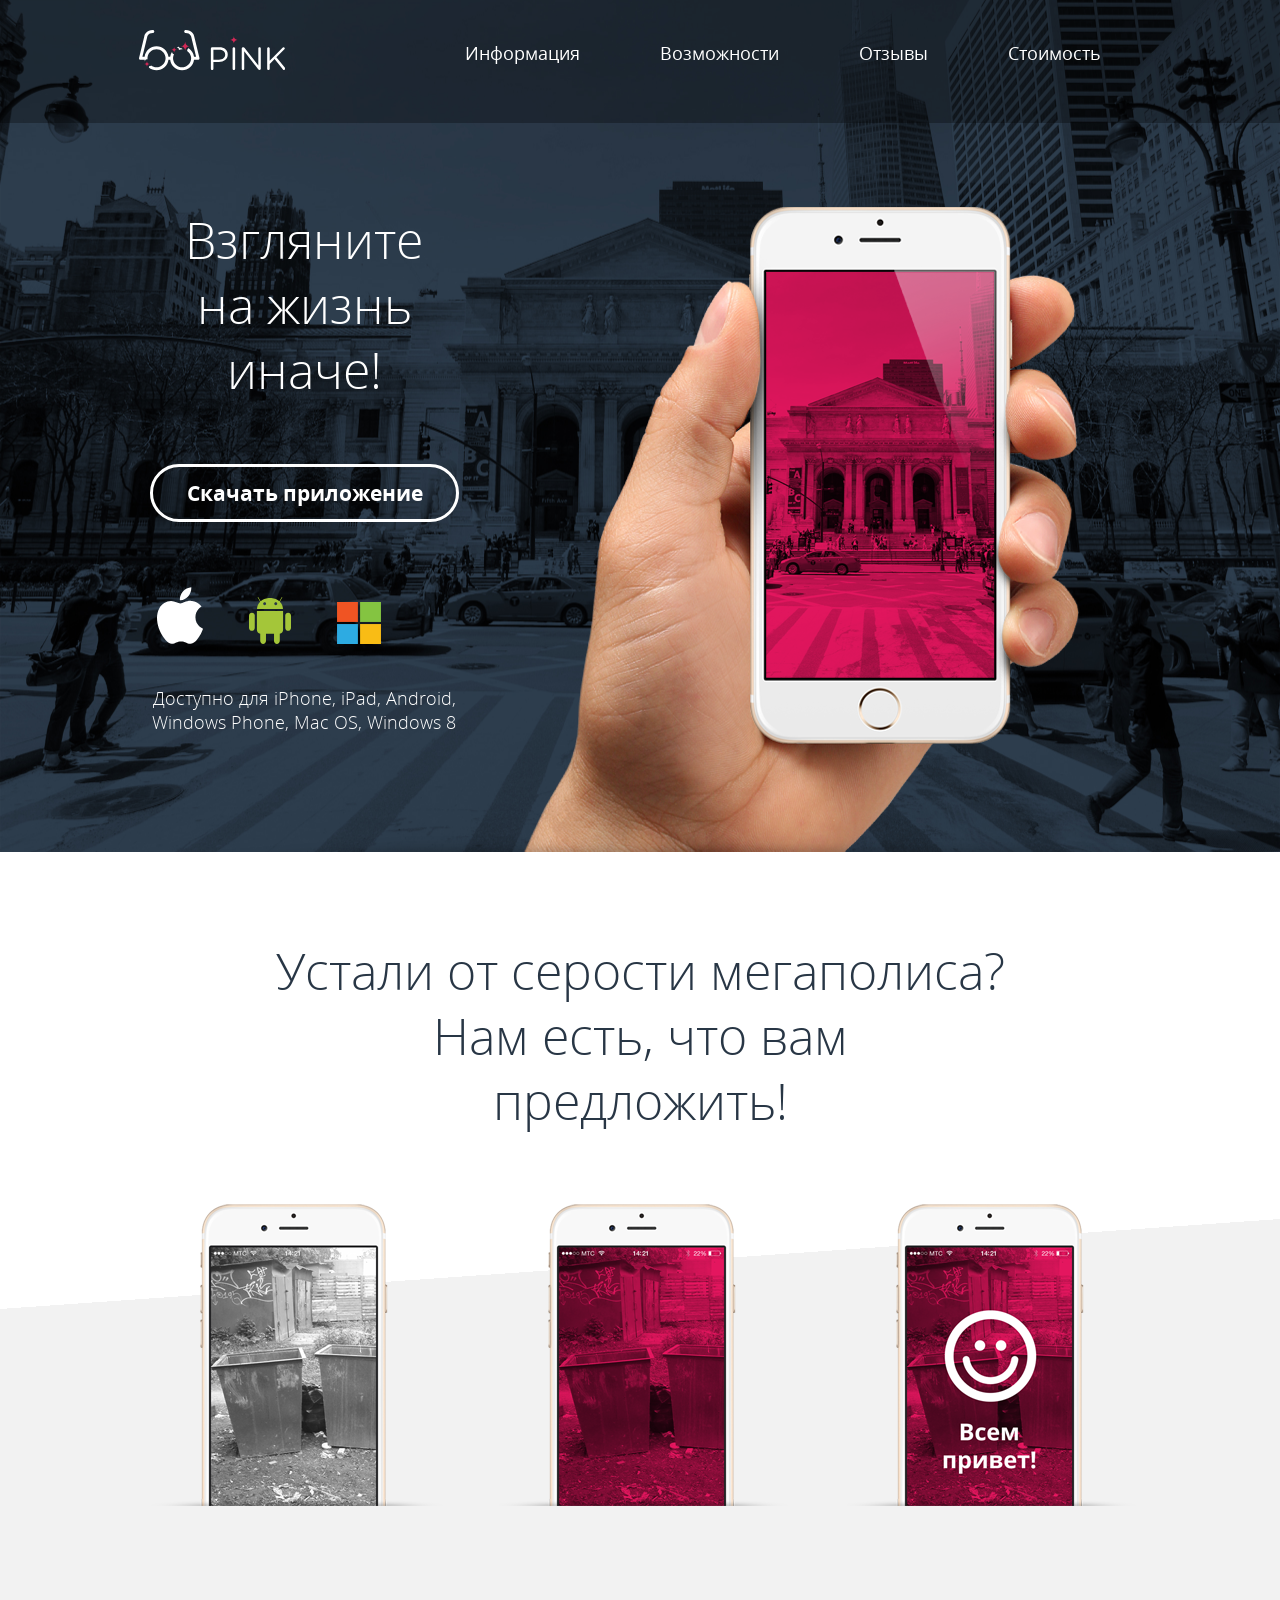
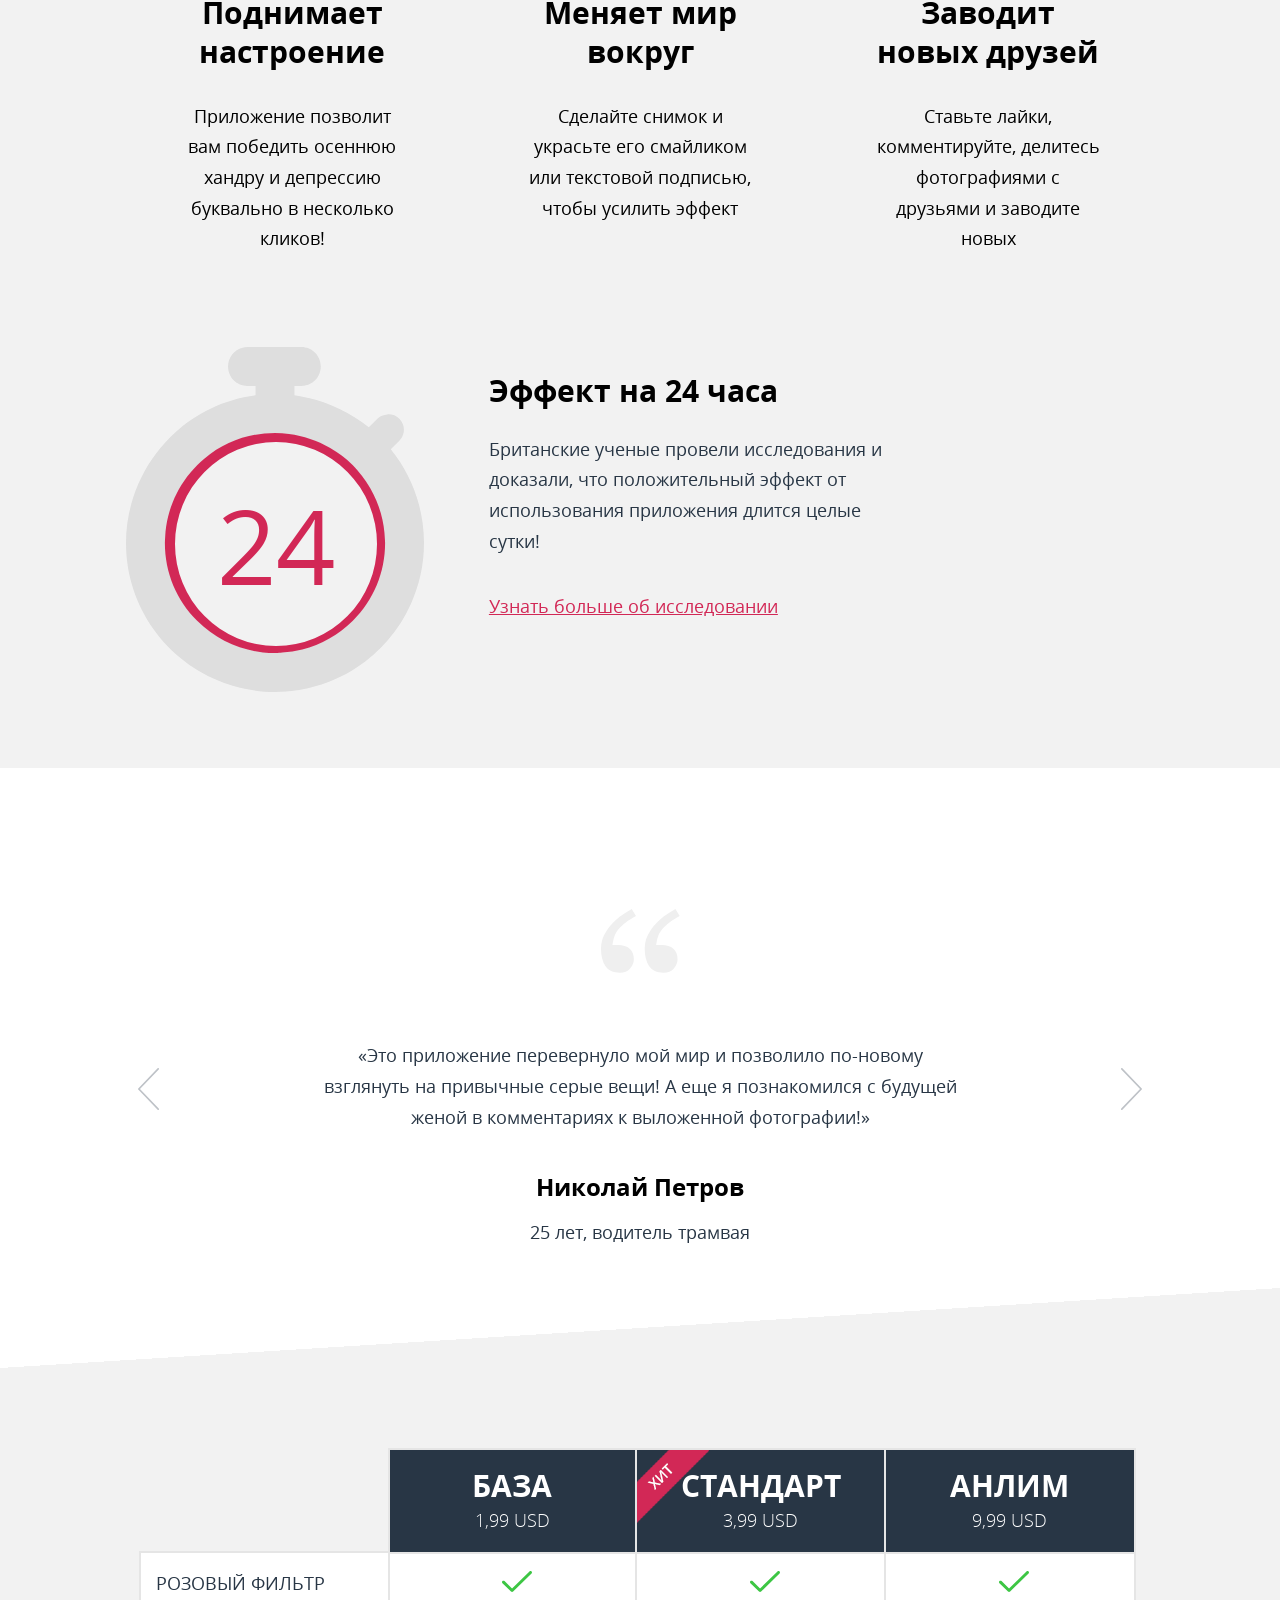
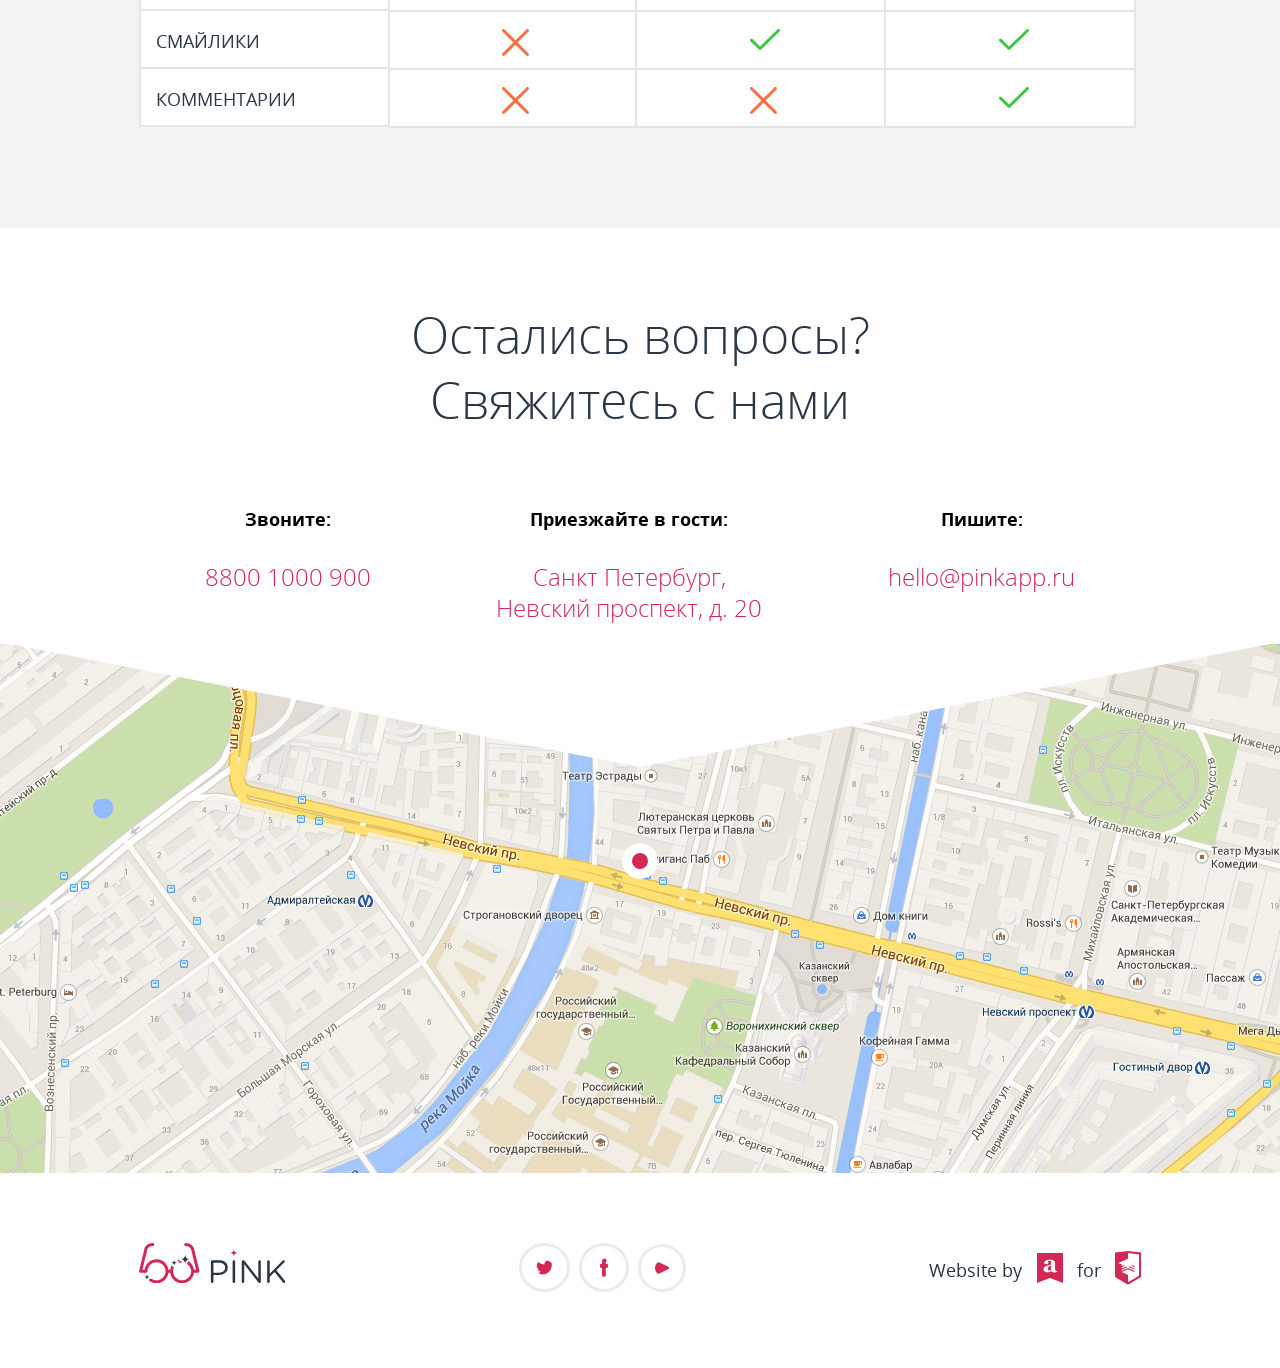
==== commit b4ed81d2: "desktop version added with an interactive map" ====
--- a/index.html
+++ b/index.html
@@ -4,11 +4,18 @@
 <head>
     <meta charset="utf-8">
     <meta http-equiv="x-ua-compatible" content="IE=edge">
-    <meta name="viewport" content="width=device-width, initial-scale=1.0, maximum-scale=1.0, user-scalable=no">
-    <title>Pink - мобильная версия</title>
+    <meta name="viewport" content="width=device-width, initial-scale=1.0, maximum-scale=1.0, user-scalable=no, maximum-scale=1">
+    <title>Pink</title>
     <link href="https://fonts.googleapis.com/css?family=Open+Sans:300,400,700" rel="stylesheet" type="text/css">
     <link rel="stylesheet" href="css/normalize.css">
     <link rel="stylesheet" href="css/style.css">
+    <link rel="apple-touch-icon" sizes="72x72" href="favicons/apple-touch-icon.png">
+    <link rel="icon" type="image/png" href="favicons/favicon-32x32.png" sizes="32x32">
+    <link rel="icon" type="image/png" href="favicons/favicon-16x16.png" sizes="16x16">
+    <link rel="manifest" href="favicons/manifest.json">
+    <meta name="theme-color" content="#ffffff">
+    <script src="https://api-maps.yandex.ru/2.0-stable/?load=package.standard&lang=ru-RU" type="text/javascript"></script>
+    <script src="js/map.js" type="text/javascript"></script>
 </head>
 
 <body>
@@ -16,26 +23,52 @@
         <div class="main-header__wrapper">
             <div class="main-header__header-logo">
                 <a href="#" class="main-header__logo-link">
-                  <picture>
-                    <source srcset="img/pink-logo-1.png" media="(max-width: 699px)">
-                      <source srcset="img/pink-logo-2@1x.png 1x, img/pink-logo-2@2x.png 2x" media="(min-width: 700px) and (max-width: 1199px)">
-                        <source srcset="img/pink-logo-3@1x.png 1x, img/pink-logo-3@2x.png 2x" media="(min-width: 1200px)">
-                  <img srcset="img/pink-logo-1.png" alt="Логотип сайта">
-            </picture>
-            </a>
+                    <svg class="main-header__logo main-header__logo--mobile" version="1.1" xmlns="http://www.w3.org/2000/svg" width="74.426" height="22.859" viewBox="0 0 74.426 22.859">
+                        <g>
+                            <path d="M0 1.45C0 .74.58.16 1.256.16h7.18c5.087 0 8.436 2.705 8.436 7.148v.064c0 4.86-4.057 7.373-8.854 7.373H2.544v6.825c0 .708-.58 1.288-1.288 1.288C.58 22.858 0 22.278 0 21.57V1.45zm8.114 10.978c3.734 0 6.182-1.996 6.182-4.958v-.065c0-3.22-2.415-4.894-6.054-4.894H2.544v9.918h5.57zM21.73 1.288C21.73.58 22.307 0 22.982 0c.71 0 1.288.58 1.288 1.288V21.57c0 .71-.578 1.29-1.287 1.29-.676 0-1.255-.58-1.255-1.29V1.29zM30.87 1.32c0-.676.58-1.256 1.256-1.256h.354c.58 0 .934.29 1.288.74l13.684 17.45V1.256C47.452.58 47.998 0 48.707 0c.676 0 1.223.58 1.223 1.256v20.348c0 .676-.482 1.19-1.158 1.19h-.13c-.547 0-.933-.32-1.32-.77L33.35 4.153v17.45c0 .675-.548 1.255-1.256 1.255-.677 0-1.224-.58-1.224-1.257V1.32zM56.3 1.288C56.3.58 56.88 0 57.556 0c.708 0 1.287.58 1.287 1.288v12.33L71.69.452c.29-.257.58-.45.998-.45.676 0 1.224.612 1.224 1.256 0 .354-.16.644-.42.9l-7.983 7.92 8.563 10.562c.225.29.354.547.354.934 0 .676-.58 1.288-1.287 1.288-.483 0-.806-.258-1.03-.58l-8.403-10.463-4.862 4.86v4.895c0 .708-.58 1.288-1.287 1.288-.677 0-1.256-.58-1.256-1.288V1.288z"
+                            />
+                        </g>
+                    </svg>
+                    <svg class="main-header__logo main-header__logo--tablet" version="1.1" xmlns="http://www.w3.org/2000/svg" width="146.3" height="40.375" viewBox="0 0 146.3 40.375">
+                        <g fill="#FFF">
+                            <path d="M71.874 18.66c0-.707.58-1.287 1.256-1.287h7.18c5.087 0 8.436 2.704 8.436 7.147v.064c0 4.86-4.057 7.373-8.854 7.373h-5.474v6.825c0 .708-.58 1.288-1.288 1.288-.676 0-1.256-.58-1.256-1.288v-20.12zm8.114 10.98c3.734 0 6.182-1.996 6.182-4.958v-.064c0-3.22-2.415-4.894-6.054-4.894h-5.698v9.917h5.57zM93.603 18.5c0-.708.58-1.288 1.255-1.288.71 0 1.288.58 1.288 1.288v20.283c0 .708-.58 1.288-1.288 1.288-.676 0-1.255-.58-1.255-1.287V18.5zM102.744 18.532c0-.676.58-1.256 1.256-1.256h.354c.58 0 .934.29 1.288.74l13.684 17.45V18.468c0-.676.547-1.256 1.256-1.256.676 0 1.223.58 1.223 1.256v20.348c0 .676-.482 1.19-1.158 1.19h-.13c-.547 0-.933-.32-1.32-.77l-13.973-17.87v17.45c0 .676-.547 1.256-1.255 1.256-.678 0-1.225-.58-1.225-1.256V18.532zM128.174 18.5c0-.708.58-1.288 1.256-1.288.708 0 1.287.58 1.287 1.288v12.33l12.847-13.167c.29-.257.58-.45.998-.45.676 0 1.224.61 1.224 1.255 0 .354-.16.644-.42.9l-7.983 7.92 8.564 10.562c.225.29.354.547.354.934 0 .676-.578 1.288-1.286 1.288-.483 0-.806-.258-1.03-.58L135.58 29.03l-4.86 4.86v4.894c0 .708-.58 1.288-1.288 1.288-.677 0-1.256-.58-1.256-1.288V18.5z"
+                            />
+                        </g>
+                        <path class="main-header__logo--glasses" fill="#FFF" d="M60.498 28.32c0-.054-.01-.105-.016-.158-.006-.05-.01-.098-.02-.146-.002-.01 0-.017-.003-.025L55.286 6.65c-.36-2.347-2.593-6.65-8.6-6.65-.828 0-1.5.67-1.5 1.5s.672 1.5 1.5 1.5c4.857 0 5.576 3.73 5.64 4.143l4.767 19.7H55.02c-.74-5.926-5.8-10.53-11.926-10.53s-11.186 4.604-11.927 10.53H29.46c-.743-5.926-5.803-10.53-11.928-10.53S6.346 20.917 5.604 26.843H3.407l4.74-19.552.027-.147C8.197 6.973 8.802 3 13.812 3c.83 0 1.5-.67 1.5-1.5s-.67-1.5-1.5-1.5c-6.006 0-8.238 4.303-8.6 6.65L.043 27.99c-.002.01 0 .017-.003.025-.012.05-.015.098-.02.146-.008.054-.017.105-.017.16L0 28.343c0 .035.008.068.01.103.004.058.007.115.017.17.01.047.023.092.036.137.014.048.026.096.044.142.018.046.042.09.064.133.022.04.043.084.068.123.026.04.057.077.086.114.03.04.06.078.093.113.032.033.067.062.102.092.038.033.075.067.116.097.04.026.082.05.123.072.04.024.082.05.127.07.05.02.1.037.152.054.035.012.067.028.104.037.008.002.015 0 .023.003.107.023.217.04.33.04h4.104c.742 5.926 5.802 10.53 11.927 10.53s11.185-4.604 11.926-10.53h1.708c.742 5.926 5.802 10.53 11.927 10.53s11.187-4.604 11.928-10.53H59c.114 0 .224-.017.33-.04.01-.002.016 0 .024-.003.037-.01.07-.025.105-.037.05-.017.103-.032.15-.054.046-.02.087-.046.13-.07.04-.023.083-.046.122-.073.042-.03.08-.064.117-.098.033-.03.07-.06.1-.092.035-.035.064-.074.094-.113.03-.037.06-.074.086-.114.025-.04.045-.082.067-.124.023-.044.046-.088.064-.134.02-.046.032-.094.045-.142.013-.045.027-.09.036-.136.01-.056.014-.113.018-.17.002-.035.01-.068.01-.104.002-.008 0-.016 0-.024zM17.53 37.375c-4.474 0-8.18-3.26-8.895-7.53-.082-.49-.135-.99-.135-1.5s.053-1.012.135-1.5c.716-4.272 4.42-7.532 8.896-7.532s8.182 3.26 8.897 7.53c.082.49.135.99.135 1.5s-.053 1.012-.135 1.5c-.715 4.273-4.42 7.532-8.896 7.532zm25.564 0c-4.475 0-8.18-3.26-8.896-7.53-.082-.49-.135-.99-.135-1.5s.053-1.012.135-1.5c.716-4.272 4.42-7.532 8.896-7.532s8.18 3.26 8.896 7.53c.082.49.135.99.135 1.5s-.053 1.012-.135 1.5c-.716 4.273-4.42 7.532-8.896 7.532z"
+                        />
+                    </svg>
+                    <svg class="main-header__logo main-header__logo--desktop" version="1.1" xmlns="http://www.w3.org/2000/svg" width="146.3" height="40.375" viewBox="0 0 146.3 40.375">
+                        <g class="main-header__logo--text" fill="#fff">
+                            <path d="M71.874 18.66c0-.707.58-1.287 1.256-1.287h7.18c5.087 0 8.436 2.704 8.436 7.147v.064c0 4.86-4.057 7.373-8.854 7.373h-5.474v6.825c0 .708-.58 1.288-1.288 1.288-.676 0-1.256-.58-1.256-1.288v-20.12zm8.114 10.98c3.734 0 6.182-1.996 6.182-4.958v-.064c0-3.22-2.415-4.894-6.054-4.894h-5.698v9.917h5.57zM93.603 18.5c0-.708.58-1.288 1.255-1.288.71 0 1.288.58 1.288 1.288v20.283c0 .708-.58 1.288-1.288 1.288-.676 0-1.255-.58-1.255-1.287V18.5zM102.744 18.532c0-.676.58-1.256 1.256-1.256h.354c.58 0 .934.29 1.288.74l13.684 17.45V18.468c0-.676.547-1.256 1.256-1.256.676 0 1.223.58 1.223 1.256v20.348c0 .676-.482 1.19-1.158 1.19h-.13c-.547 0-.933-.32-1.32-.77l-13.973-17.87v17.45c0 .676-.547 1.256-1.255 1.256-.678 0-1.225-.58-1.225-1.256V18.532zM128.174 18.5c0-.708.58-1.288 1.256-1.288.708 0 1.287.58 1.287 1.288v12.33l12.847-13.167c.29-.257.58-.45.998-.45.676 0 1.224.61 1.224 1.255 0 .354-.16.644-.42.9l-7.983 7.92 8.564 10.562c.225.29.354.547.354.934 0 .676-.578 1.288-1.286 1.288-.483 0-.806-.258-1.03-.58L135.58 29.03l-4.86 4.86v4.894c0 .708-.58 1.288-1.288 1.288-.677 0-1.256-.58-1.256-1.288V18.5z"
+                            />
+                        </g>
+                        <path class="main-header__logo--stars" d="M98.498 9.875c-2.002 0-3.624-1.623-3.624-3.624 0 2.002-1.622 3.625-3.624 3.625 2.002 0 3.624 1.623 3.624 3.624 0-2.002 1.622-3.625 3.624-3.625z" />
+                        <g class="main-header__logo--glasses">
+                            <path d="M43.094 19.312c.246 0 .488.014.73.033-.44-.728-1.228-1.22-2.137-1.22-.877 0-1.614-.57-1.884-1.355-.727.207-1.425.482-2.09.816.063.017.124.038.19.038 1.104 0 2 .896 2 2 0 .096-.015.188-.028.28 1-.38 2.084-.592 3.22-.592z" />
+                            <path d="M60.498 28.32c0-.054-.01-.105-.016-.158-.006-.05-.01-.098-.02-.146-.002-.01 0-.017-.003-.025L55.286 6.65c-.36-2.347-2.593-6.65-8.6-6.65-.828 0-1.5.67-1.5 1.5s.672 1.5 1.5 1.5c4.857 0 5.576 3.73 5.64 4.143l4.767 19.7H55.02c-.444-3.556-2.45-6.627-5.303-8.522-.898.38-1.53 1.27-1.53 2.304 0 .087-.015.17-.026.255 1.993 1.357 3.416 3.488 3.83 5.964.083.49.136.988.136 1.5s-.053 1.01-.135 1.5c-.715 4.272-4.42 7.53-8.895 7.53s-8.18-3.258-8.896-7.53c-.083-.49-.136-.988-.136-1.5s.053-1.01.135-1.5c.146-.88.426-1.71.807-2.484-1.033-.078-1.85-.932-1.85-1.985 0-.19-.077-.358-.193-.49-.938 1.47-1.57 3.15-1.796 4.958H29.46c-.742-5.927-5.802-10.53-11.927-10.53s-11.187 4.604-11.93 10.53H3.408l4.74-19.552.027-.147C8.197 6.973 8.802 3 13.812 3c.83 0 1.5-.67 1.5-1.5s-.67-1.5-1.5-1.5c-6.006 0-8.238 4.303-8.6 6.65L.043 27.99c-.002.01 0 .017-.003.025-.012.05-.015.098-.02.146-.008.054-.017.105-.017.16L0 28.343c0 .035.008.068.01.103.004.058.007.115.017.17.01.047.023.092.036.137.014.048.026.096.044.142.018.046.042.09.064.133.022.04.043.084.068.123.026.04.057.077.086.114.03.04.06.078.093.113.032.033.067.062.102.092.038.033.075.067.116.097.04.026.082.05.123.072.04.024.082.05.127.07.05.02.1.037.152.054.035.012.067.028.104.037.008.002.015 0 .023.003.107.023.217.04.33.04h4.104c.07.57.194 1.122.343 1.665.017-.06.038-.12.038-.187 0-1.104.896-2 2-2 .208 0 .405.04.594.1-.043-.355-.077-.713-.077-1.08 0-.51.053-1.01.135-1.5.716-4.27 4.42-7.53 8.896-7.53s8.182 3.26 8.897 7.53c.082.49.135.99.135 1.5s-.053 1.012-.135 1.5c-.716 4.273-4.42 7.532-8.896 7.532-2.047 0-3.93-.688-5.443-1.84-.356.33-.83.537-1.354.537-.413 0-.75.336-.75.748 0 .265-.053.516-.146.747 2.086 1.747 4.765 2.808 7.694 2.808 6.126 0 11.187-4.604 11.928-10.53h1.708c.742 5.926 5.802 10.53 11.927 10.53S54.28 35.77 55.02 29.845H59c.114 0 .224-.017.33-.04.01-.002.016 0 .024-.003.037-.01.07-.025.105-.037.05-.017.103-.032.15-.054.046-.02.087-.045.13-.07.04-.022.083-.045.122-.072.042-.03.08-.063.117-.097.033-.028.07-.058.1-.09.035-.036.064-.075.094-.114.03-.037.06-.074.086-.114.025-.04.045-.082.067-.124.023-.043.046-.087.064-.133.02-.046.032-.094.045-.142.013-.045.027-.09.036-.136.01-.056.014-.113.018-.17.002-.035.01-.068.01-.104.002-.007 0-.015 0-.023z"
+                            />
+                        </g>
+                        <path class="main-header__logo--stars" d="M50.686 16.125c-2.485 0-4.5-2.014-4.5-4.5 0 2.486-2.013 4.5-4.498 4.5 2.485 0 4.5 2.014 4.5 4.5 0-2.486 2.012-4.5 4.498-4.5zM37.904 19.626c-1.52 0-2.75-1.23-2.75-2.75 0 1.52-1.23 2.75-2.748 2.75 1.52 0 2.75 1.23 2.75 2.75 0-1.52 1.23-2.75 2.748-2.75zM10.734 34.072c-1.52 0-2.75-1.23-2.75-2.75 0 1.52-1.23 2.75-2.748 2.75 1.52 0 2.75 1.23 2.75 2.748 0-1.517 1.23-2.748 2.748-2.748z"
+                        />
+                    </svg>
+                </a>
             </div>
             <nav class="main-nav">
-              <a href="#">
-  <svg class="main-nav__menu-toggle" version="1" xmlns="http://www.w3.org/2000/svg" width="49.945" height="24.007" viewBox="0 0 49.945 24.007"><path d="M1.137 0C.51 0 0 .428 0 1.01v1.98C0 3.55.494 4 1.138 4h47.67c.63 0 1.14-.427 1.14-1.01V1.01c0-.558-.495-1.01-1.14-1.01H1.14zm0 10.003C.51 10.003 0 10.43 0 11.013v1.98c0 .557.494 1.01 1.138 1.01h47.67c.63 0 1.14-.428 1.14-1.01v-1.98c0-.558-.495-1.01-1.14-1.01H1.14zm0 10.002c-.627 0-1.137.43-1.137 1.01v1.982c0 .557.494 1.01 1.138 1.01h47.67c.63 0 1.14-.428 1.14-1.01v-1.98c0-.56-.495-1.012-1.14-1.012H1.14z"/><path fill="#ffffff" d="M1.137 0C.51 0 0 .428 0 1.01v1.98C0 3.55.494 4 1.138 4h47.67c.63 0 1.14-.427 1.14-1.01V1.01c0-.558-.495-1.01-1.14-1.01H1.14zm0 10.003C.51 10.003 0 10.43 0 11.013v1.98c0 .557.494 1.01 1.138 1.01h47.67c.63 0 1.14-.428 1.14-1.01v-1.98c0-.558-.495-1.01-1.14-1.01H1.14zm0 10.002c-.627 0-1.137.43-1.137 1.01v1.982c0 .557.494 1.01 1.138 1.01h47.67c.63 0 1.14-.428 1.14-1.01v-1.98c0-.56-.495-1.012-1.14-1.012H1.14z"/></svg>
-  <svg class="main-nav__menu-toggle--close" version="1.0" id="Layer_1" xmlns="http://www.w3.org/2000/svg" xmlns:xlink="http://www.w3.org/1999/xlink" x="0px" y="0px"
-     width="23.866px" height="23.866px" viewBox="0 0 23.866 23.866" enable-background="new 0 0 23.866 23.866" xml:space="preserve">
-  <path id="path-1" d="M15.087,11.933l8.56-8.559c0.293-0.293,0.293-0.768,0-1.061L21.554,0.22C21.413,0.079,21.223,0,21.023,0
+                <a href="#">
+                    <svg class="main-nav__menu-toggle" version="1.1" xmlns="http://www.w3.org/2000/svg" width="49.945" height="24.007" viewBox="0 0 49.945 24.007">
+                        <path d="M1.137 0C.51 0 0 .428 0 1.01v1.98C0 3.55.494 4 1.138 4h47.67c.63 0 1.14-.427 1.14-1.01V1.01c0-.558-.495-1.01-1.14-1.01H1.14zm0 10.003C.51 10.003 0 10.43 0 11.013v1.98c0 .557.494 1.01 1.138 1.01h47.67c.63 0 1.14-.428 1.14-1.01v-1.98c0-.558-.495-1.01-1.14-1.01H1.14zm0 10.002c-.627 0-1.137.43-1.137 1.01v1.982c0 .557.494 1.01 1.138 1.01h47.67c.63 0 1.14-.428 1.14-1.01v-1.98c0-.56-.495-1.012-1.14-1.012H1.14z"
+                        />
+                        <path d="M1.137 0C.51 0 0 .428 0 1.01v1.98C0 3.55.494 4 1.138 4h47.67c.63 0 1.14-.427 1.14-1.01V1.01c0-.558-.495-1.01-1.14-1.01H1.14zm0 10.003C.51 10.003 0 10.43 0 11.013v1.98c0 .557.494 1.01 1.138 1.01h47.67c.63 0 1.14-.428 1.14-1.01v-1.98c0-.558-.495-1.01-1.14-1.01H1.14zm0 10.002c-.627 0-1.137.43-1.137 1.01v1.982c0 .557.494 1.01 1.138 1.01h47.67c.63 0 1.14-.428 1.14-1.01v-1.98c0-.56-.495-1.012-1.14-1.012H1.14z"
+                        />
+                    </svg>
+                    <svg class="main-nav__menu-close" version="1.1" xmlns="http://www.w3.org/2000/svg" xmlns:xlink="http://www.w3.org/1999/xlink" x="0px" y="0px" width="23.866px" height="23.866px" viewBox="0 0 23.866 23.866" enable-background="new 0 0 23.866 23.866" xml:space="preserve">
+                        <path id="path-1" d="M15.087,11.933l8.56-8.559c0.293-0.293,0.293-0.768,0-1.061L21.554,0.22C21.413,0.079,21.223,0,21.023,0
     s-0.39,0.079-0.53,0.22l-8.56,8.56L3.373,0.22c-0.282-0.282-0.78-0.282-1.061,0L0.22,2.313c-0.293,0.293-0.293,0.768,0,1.061
     l8.56,8.559l-8.56,8.559c-0.293,0.293-0.293,0.768,0,1.061l2.093,2.094c0.141,0.141,0.331,0.22,0.53,0.22
     c0.199,0,0.39-0.079,0.53-0.22l8.561-8.56l8.56,8.56c0.141,0.141,0.331,0.22,0.53,0.22s0.39-0.079,0.53-0.22l2.093-2.094
-    c0.293-0.293,0.293-0.768,0-1.061L15.087,11.933z"/>
-  </svg>
-              </a>
+    c0.293-0.293,0.293-0.768,0-1.061L15.087,11.933z" />
+                    </svg>
+                </a>
                 <ul class="main-nav__site-navigation main-nav__site-navigation--toggle-js">
                     <li class="main-nav__active-item"><a href="#">Информация</a></li>
                     <li><a href="#">Возможности</a></li>
@@ -48,17 +81,6 @@
             <h2 class="main-header__promo-title">Взгляните на жизнь <span>иначе!</span></h2>
         </div>
         <section class="introduction-promo introduction-promo--header">
-                <a href="#" class="btn">Скачать приложение</a>
-                <div class="introduction-promo__operation-system-logo">
-                    <img src="img/apple-logo.svg" width="46" height="57" alt="Логотип Apple">
-                    <img src="img/android-logo.svg" width="42" height="47" alt="Логотип Android">
-                    <img src="[data-uri]"
-                        width="44" height="42" alt="Логотип Microsoft">
-                </div>
-                <p class="introduction-promo__available">Доступно для iPhone, iPad, Android, Windows Phone, Mac OS, Windows 8</p>
-        </section>
-    </header>
-    <section class="introduction-promo">
             <a href="#" class="btn">Скачать приложение</a>
             <div class="introduction-promo__operation-system-logo">
                 <img src="img/apple-logo.svg" width="46" height="57" alt="Логотип Apple">
@@ -67,35 +89,48 @@
                     width="44" height="42" alt="Логотип Microsoft">
             </div>
             <p class="introduction-promo__available">Доступно для iPhone, iPad, Android, Windows Phone, Mac OS, Windows 8</p>
+        </section>
+    </header>
+    <section class="introduction-promo">
+        <a href="#" class="btn">Скачать приложение</a>
+        <div class="introduction-promo__operation-system-logo">
+            <img src="img/apple-logo.svg" width="46" height="57" alt="Логотип Apple">
+            <img src="img/android-logo.svg" width="42" height="47" alt="Логотип Android">
+            <img src="[data-uri]"
+                width="44" height="42" alt="Логотип Microsoft">
+        </div>
+        <p class="introduction-promo__available">Доступно для iPhone, iPad, Android, Windows Phone, Mac OS, Windows 8</p>
     </section>
     <section class="information-promo">
         <h2 class="information-promo__title">Устали от серости мегаполиса? <span class="information-promo__offer">Нам есть, что вам предложить!</span></h2>
         <ul class="information-promo__features-list">
             <li class="information-promo__feature">
-              <div class="information-promo__feature-image">
-                  <source media="(min-width: 1200px)" srcset="img/iphone-screen-3-1@1x.png 1x, img/iphone-screen-3-1@2x.png 2x" >
-                    <img srcset="img/iphone-screen-3-1@1x.png" alt="Поднимает настроение">
-              </div>
+                <div class="information-promo__feature-image">
+                    <picture>
+                        <source media="(min-width: 1200px)" srcset="img/iphone-screen-3-1@1x.png 1x, img/iphone-screen-3-1@2x.png 2x">
+                        <img src="img/iphone-screen-3-1@1x.png" alt="Поднимает настроение">
+                    </picture>
+                </div>
                 <h3 class="information-promo__feature-name">Поднимает настроение</h3>
                 <p class="information-promo__feature-description">Приложение позволит вам победить осеннюю хандру и депрессию буквально в несколько кликов!</p>
             </li>
             <li class="information-promo__feature">
-              <div class="information-promo__feature-image">
-                <picture>
-                  <source media="(min-width: 1200px)" srcset="img/iphone-screen-3-2@1x.png 1x, img/iphone-screen-3-2@2x.png 2x" >
-                    <img srcset="img/iphone-screen-3-2@1x.png" alt="Меняет мир вокруг">
-                </picture>
-              </div>
+                <div class="information-promo__feature-image">
+                    <picture>
+                        <source media="(min-width: 1200px)" srcset="img/iphone-screen-3-2@1x.png 1x, img/iphone-screen-3-2@2x.png 2x">
+                        <img src="img/iphone-screen-3-2@1x.png" alt="Меняет мир вокруг">
+                    </picture>
+                </div>
                 <h3 class="information-promo__feature-name">Меняет мир вокруг</h3>
                 <p class="information-promo__feature-description">Сделайте снимок и украсьте его смайликом или текстовой подписью, чтобы усилить эффект</p>
             </li>
             <li class="information-promo__feature">
-              <div class="information-promo__feature-image">
-                <picture>
-                  <source media="(min-width: 1200px)" srcset="img/iphone-screen-3-3@1x.png 1x, img/iphone-screen-3-3@2x.png 2x" >
-                    <img srcset="img/iphone-screen-3-3@1x.png" alt="Заводит новых друзей">
-                </picture>
-              </div>
+                <div class="information-promo__feature-image">
+                    <picture>
+                        <source media="(min-width: 1200px)" srcset="img/iphone-screen-3-3@1x.png 1x, img/iphone-screen-3-3@2x.png 2x">
+                        <img src="img/iphone-screen-3-3@1x.png" alt="Заводит новых друзей">
+                    </picture>
+                </div>
                 <h3 class="information-promo__feature-name">Заводит новых друзей</h3>
                 <p class="information-promo__feature-description">Ставьте лайки, комментируйте, делитесь фотографиями с друзьями и заводите новых</p>
             </li>
@@ -103,84 +138,82 @@
     </section>
     <section class="research-promo research-promo--hidden">
         <div class="research-promo__inner">
-          <div class="research-promo__diagram"><b class="research-promo__hours">24</b></div>
-          <div class="research-promo__text">
-            <h2 class="research-promo__title">Эффект на 24 часа</h2>
-            <p class="research-promo__description">Британские ученые провели исследования и доказали, что положительный эффект от использования приложения длится
-целые сутки!</p>
-            <a href="#" class="research-promo__more-link">Узнать больше об исследовании</a>
-        </div>
-      </div>
+            <div class="research-promo__diagram"><b class="research-promo__hours">24</b></div>
+            <div class="research-promo__text">
+                <h2 class="research-promo__title">Эффект на 24 часа</h2>
+                <p class="research-promo__description">Британские ученые провели исследования и доказали, что положительный эффект от использования приложения длится целые сутки!</p>
+                <a href="#" class="research-promo__more-link">Узнать больше об исследовании</a>
+            </div>
+        </div>
     </section>
     <section class="reviews">
         <div class="reviews__slider-wrapper">
             <div class="reviews__slider">
                 <div class="reviews__slide">
-                  <svg class="reviews__quote" version="1.0" id="Layer_1" xmlns="http://www.w3.org/2000/svg" xmlns:xlink="http://www.w3.org/1999/xlink" x="0px" y="0px"
-                     width="78.673px" height="63.788px" viewBox="0 0 78.673 63.788" enable-background="new 0 0 78.673 63.788" xml:space="preserve">
-                  <g>
-                    <path d="M72.354,39.632c-2.797-2.401-6.636-3.604-11.518-3.604h-5.67c0.473-4.081,1.278-7.397,2.421-9.948
+                    <svg class="reviews__quote" version="1.1" xmlns="http://www.w3.org/2000/svg" xmlns:xlink="http://www.w3.org/1999/xlink" x="0px" y="0px" width="78.673px" height="63.788px" viewBox="0 0 78.673 63.788" enable-background="new 0 0 78.673 63.788" xml:space="preserve">
+                        <g>
+                            <path d="M72.354,39.632c-2.797-2.401-6.636-3.604-11.518-3.604h-5.67c0.473-4.081,1.278-7.397,2.421-9.948
                       c1.141-2.551,2.854-5.044,5.139-7.477c2.363-2.51,4.685-4.531,6.97-6.063c2.283-1.53,5.274-3.356,8.978-5.477L74.42,0
                       c-2.441,1.495-5.474,3.42-9.096,5.779c-3.623,2.359-7.048,5.228-10.276,8.607c-3.151,3.302-5.83,7.056-8.033,11.261
                       c-2.206,4.204-3.308,8.861-3.308,13.97c0,7.232,1.456,13.07,4.371,17.511c2.913,4.44,7.755,6.661,14.529,6.661
-                      c4.33,0,7.737-1.436,10.218-4.311s3.721-5.967,3.721-9.273C76.546,45.559,75.147,42.034,72.354,39.632z"/>
-                    <path d="M19.019,18.603c2.362-2.51,4.685-4.531,6.97-6.063c2.283-1.53,5.274-3.356,8.978-5.477L30.713,0
+                      c4.33,0,7.737-1.436,10.218-4.311s3.721-5.967,3.721-9.273C76.546,45.559,75.147,42.034,72.354,39.632z" />
+                            <path d="M19.019,18.603c2.362-2.51,4.685-4.531,6.97-6.063c2.283-1.53,5.274-3.356,8.978-5.477L30.713,0
                       c-2.441,1.495-5.475,3.42-9.095,5.779c-3.624,2.359-7.05,5.228-10.278,8.607c-3.149,3.302-5.828,7.056-8.032,11.261
                       C1.103,29.851,0,34.508,0,39.616c0,7.232,1.457,13.07,4.371,17.511c2.912,4.44,7.756,6.661,14.529,6.661
                       c4.33,0,7.737-1.436,10.218-4.311c2.481-2.875,3.722-5.967,3.722-9.273c0-4.646-1.399-8.17-4.194-10.572
-                      c-2.796-2.401-6.635-3.604-11.517-3.604h-5.671c0.473-4.081,1.3-7.416,2.481-10.007C15.12,23.432,16.812,20.958,19.019,18.603z"/>
-                  </g>
-                  </svg>
+                      c-2.796-2.401-6.635-3.604-11.517-3.604h-5.671c0.473-4.081,1.3-7.416,2.481-10.007C15.12,23.432,16.812,20.958,19.019,18.603z" />
+                        </g>
+                    </svg>
                     <p class="reviews__text">«Это приложение перевернуло мой мир и позволило по-новому взглянуть на привычные серые вещи! А еще я познакомился с будущей женой в комментариях к выложенной фотографии!»</p>
                     <h3 class="reviews__name">Николай Петров</h3>
                     <b class="reviews__details">25 лет, водитель трамвая</b>
                 </div>
                 <div class="reviews__slide">
-                  <svg class="reviews__quote" version="1.0" id="Layer_1" xmlns="http://www.w3.org/2000/svg" xmlns:xlink="http://www.w3.org/1999/xlink" x="0px" y="0px"
-                     width="78.673px" height="63.788px" viewBox="0 0 78.673 63.788" enable-background="new 0 0 78.673 63.788" xml:space="preserve">
-                  <g>
-                    <path d="M72.354,39.632c-2.797-2.401-6.636-3.604-11.518-3.604h-5.67c0.473-4.081,1.278-7.397,2.421-9.948
+                    <svg class="reviews__quote" version="1.1" id="Layer_2" xmlns="http://www.w3.org/2000/svg" xmlns:xlink="http://www.w3.org/1999/xlink" x="0px" y="0px" width="78.673px" height="63.788px" viewBox="0 0 78.673 63.788" enable-background="new 0 0 78.673 63.788"
+                        xml:space="preserve">
+                        <g>
+                            <path d="M72.354,39.632c-2.797-2.401-6.636-3.604-11.518-3.604h-5.67c0.473-4.081,1.278-7.397,2.421-9.948
                       c1.141-2.551,2.854-5.044,5.139-7.477c2.363-2.51,4.685-4.531,6.97-6.063c2.283-1.53,5.274-3.356,8.978-5.477L74.42,0
                       c-2.441,1.495-5.474,3.42-9.096,5.779c-3.623,2.359-7.048,5.228-10.276,8.607c-3.151,3.302-5.83,7.056-8.033,11.261
                       c-2.206,4.204-3.308,8.861-3.308,13.97c0,7.232,1.456,13.07,4.371,17.511c2.913,4.44,7.755,6.661,14.529,6.661
-                      c4.33,0,7.737-1.436,10.218-4.311s3.721-5.967,3.721-9.273C76.546,45.559,75.147,42.034,72.354,39.632z"/>
-                    <path d="M19.019,18.603c2.362-2.51,4.685-4.531,6.97-6.063c2.283-1.53,5.274-3.356,8.978-5.477L30.713,0
+                      c4.33,0,7.737-1.436,10.218-4.311s3.721-5.967,3.721-9.273C76.546,45.559,75.147,42.034,72.354,39.632z" />
+                            <path d="M19.019,18.603c2.362-2.51,4.685-4.531,6.97-6.063c2.283-1.53,5.274-3.356,8.978-5.477L30.713,0
                       c-2.441,1.495-5.475,3.42-9.095,5.779c-3.624,2.359-7.05,5.228-10.278,8.607c-3.149,3.302-5.828,7.056-8.032,11.261
                       C1.103,29.851,0,34.508,0,39.616c0,7.232,1.457,13.07,4.371,17.511c2.912,4.44,7.756,6.661,14.529,6.661
                       c4.33,0,7.737-1.436,10.218-4.311c2.481-2.875,3.722-5.967,3.722-9.273c0-4.646-1.399-8.17-4.194-10.572
-                      c-2.796-2.401-6.635-3.604-11.517-3.604h-5.671c0.473-4.081,1.3-7.416,2.481-10.007C15.12,23.432,16.812,20.958,19.019,18.603z"/>
-                  </g>
-                  </svg>
+                      c-2.796-2.401-6.635-3.604-11.517-3.604h-5.671c0.473-4.081,1.3-7.416,2.481-10.007C15.12,23.432,16.812,20.958,19.019,18.603z" />
+                        </g>
+                    </svg>
                     <p class="reviews__text">«Это приложение перевернуло мой мир и позволило по-новому взглянуть на привычные серые вещи! А еще я познакомился с будущей женой в комментариях к выложенной фотографии!»</p>
                     <h3 class="reviews__name">Николай Петров</h3>
                     <b class="reviews__details">25 лет, водитель трамвая</b>
                 </div>
                 <div class="reviews__slide">
-                  <svg class="reviews__quote" version="1.0" id="Layer_1" xmlns="http://www.w3.org/2000/svg" xmlns:xlink="http://www.w3.org/1999/xlink" x="0px" y="0px"
-                     width="78.673px" height="63.788px" viewBox="0 0 78.673 63.788" enable-background="new 0 0 78.673 63.788" xml:space="preserve">
-                  <g>
-                    <path d="M72.354,39.632c-2.797-2.401-6.636-3.604-11.518-3.604h-5.67c0.473-4.081,1.278-7.397,2.421-9.948
+                    <svg class="reviews__quote" version="1.1" id="Layer_1" xmlns="http://www.w3.org/2000/svg" xmlns:xlink="http://www.w3.org/1999/xlink" x="0px" y="0px" width="78.673px" height="63.788px" viewBox="0 0 78.673 63.788" enable-background="new 0 0 78.673 63.788"
+                        xml:space="preserve">
+                        <g>
+                            <path d="M72.354,39.632c-2.797-2.401-6.636-3.604-11.518-3.604h-5.67c0.473-4.081,1.278-7.397,2.421-9.948
                       c1.141-2.551,2.854-5.044,5.139-7.477c2.363-2.51,4.685-4.531,6.97-6.063c2.283-1.53,5.274-3.356,8.978-5.477L74.42,0
                       c-2.441,1.495-5.474,3.42-9.096,5.779c-3.623,2.359-7.048,5.228-10.276,8.607c-3.151,3.302-5.83,7.056-8.033,11.261
                       c-2.206,4.204-3.308,8.861-3.308,13.97c0,7.232,1.456,13.07,4.371,17.511c2.913,4.44,7.755,6.661,14.529,6.661
-                      c4.33,0,7.737-1.436,10.218-4.311s3.721-5.967,3.721-9.273C76.546,45.559,75.147,42.034,72.354,39.632z"/>
-                    <path d="M19.019,18.603c2.362-2.51,4.685-4.531,6.97-6.063c2.283-1.53,5.274-3.356,8.978-5.477L30.713,0
+                      c4.33,0,7.737-1.436,10.218-4.311s3.721-5.967,3.721-9.273C76.546,45.559,75.147,42.034,72.354,39.632z" />
+                            <path d="M19.019,18.603c2.362-2.51,4.685-4.531,6.97-6.063c2.283-1.53,5.274-3.356,8.978-5.477L30.713,0
                       c-2.441,1.495-5.475,3.42-9.095,5.779c-3.624,2.359-7.05,5.228-10.278,8.607c-3.149,3.302-5.828,7.056-8.032,11.261
                       C1.103,29.851,0,34.508,0,39.616c0,7.232,1.457,13.07,4.371,17.511c2.912,4.44,7.756,6.661,14.529,6.661
                       c4.33,0,7.737-1.436,10.218-4.311c2.481-2.875,3.722-5.967,3.722-9.273c0-4.646-1.399-8.17-4.194-10.572
-                      c-2.796-2.401-6.635-3.604-11.517-3.604h-5.671c0.473-4.081,1.3-7.416,2.481-10.007C15.12,23.432,16.812,20.958,19.019,18.603z"/>
-                  </g>
-                  </svg>
+                      c-2.796-2.401-6.635-3.604-11.517-3.604h-5.671c0.473-4.081,1.3-7.416,2.481-10.007C15.12,23.432,16.812,20.958,19.019,18.603z" />
+                        </g>
+                    </svg>
                     <p class="reviews__text">«Это приложение перевернуло мой мир и позволило по-новому взглянуть на привычные серые вещи! А еще я познакомился с будущей женой в комментариях к выложенной фотографии!»</p>
                     <h3 class="reviews__name">Николай Петров</h3>
                     <b class="reviews__details">25 лет, водитель трамвая</b>
                 </div>
-      </div>
-    </div>
+            </div>
+        </div>
         <div class="reviews-pagination">
-          <div class="reviews-pagination__arrows">
-            <i class="reviews-pagination__left"></i>
-              <i class="reviews-pagination__right"></i>
+            <div class="reviews-pagination__arrows">
+                <i class="reviews-pagination__left"></i>
+                <i class="reviews-pagination__right"></i>
             </div>
             <div class="reviews-pagination__controls">
                 <i class="reviews-pagination__control reviews-pagination__control--active"></i>
@@ -190,123 +223,152 @@
         </div>
     </section>
     <section class="price">
-      <div class="price__inner">
-        <div class="price__promo-slider-wrapper">
-            <div class="price__promo-slider price__promo-slider--js">
-              <div class="price__promo-slide price__promo-slide--hidden">
-                <ul class="price__promo-list price__promo-list--left">
-                    <li class="price__feature price__feature--text">Розовый фильтр</li>
-                    <li class="price__feature price__feature--text">Cмайлики</li>
-                    <li class="price__feature price__feature--text">Комментарии</li>
-                </ul>
-              </div>
-                <div class="price__promo-slide price__promo-slide--js">
-                    <div class="price__promo-title price__promo-title--border-left">
-                        <h3>База</h3>
-                        <span>1,99 USD</span>
+        <div class="price__inner">
+            <div class="price__promo-slider-wrapper">
+                <div class="price__promo-slider price__promo-slider--js">
+                    <div class="price__promo-slide price__promo-slide--hidden">
+                        <ul class="price__promo-list price__promo-list--left">
+                            <li class="price__feature price__feature--text">Розовый фильтр</li>
+                            <li class="price__feature price__feature--text">Cмайлики</li>
+                            <li class="price__feature price__feature--text">Комментарии</li>
+                        </ul>
                     </div>
-                    <ul class="price__promo-list price__promo-list--basis">
-                        <li class="price__feature"><span class="price__feature-in">Розовый фильтр</span></li>
-                        <li class="price__feature"><span class="price__feature-out">Cмайлики</span></li>
-                        <li class="price__feature"><span class="price__feature-out">Комментарии</span></li>
-                    </ul>
-                </div>
-                <div class="price__promo-slide price__promo-slide--js">
-                    <div class="price__promo-title price__promo-title--hit">
-                        <h3>Стандарт</h3>
-                        <span>3,99 USD</span>
+                    <div class="price__promo-slide price__promo-slide--js">
+                        <div class="price__promo-title price__promo-title--border-left">
+                            <h3>База</h3>
+                            <span>1,99 USD</span>
+                        </div>
+                        <ul class="price__promo-list price__promo-list--basis">
+                            <li class="price__feature"><span class="price__feature-in">Розовый фильтр</span></li>
+                            <li class="price__feature"><span class="price__feature-out">Cмайлики</span></li>
+                            <li class="price__feature"><span class="price__feature-out">Комментарии</span></li>
+                        </ul>
                     </div>
-                    <ul class="price__promo-list price__promo-list--standard">
-                        <li class="price__feature"><span class="price__feature-in">Розовый фильтр</span></li>
-                        <li class="price__feature"><span class="price__feature-in">Cмайлики</span></li>
-                        <li class="price__feature"><span class="price__feature-out">Комментарии</span></li>
-                    </ul>
-                </div>
-                <div class="price__promo-slide price__promo-slide--js">
-                    <div class="price__promo-title">
-                        <h3>Анлим</h3>
-                        <span>9,99 USD</span>
+                    <div class="price__promo-slide price__promo-slide--js">
+                        <div class="price__promo-title price__promo-title--hit">
+                            <h3>Стандарт</h3>
+                            <span>3,99 USD</span>
+                        </div>
+                        <ul class="price__promo-list price__promo-list--standard">
+                            <li class="price__feature"><span class="price__feature-in">Розовый фильтр</span></li>
+                            <li class="price__feature"><span class="price__feature-in">Cмайлики</span></li>
+                            <li class="price__feature"><span class="price__feature-out">Комментарии</span></li>
+                        </ul>
                     </div>
-                    <ul class="price__promo-list price__promo-list--unlim">
-                        <li class="price__feature"><span class="price__feature-in">Розовый фильтр</span></li>
-                        <li class="price__feature"><span class="price__feature-in">Розовый фильтр</span></li>
-                        <li class="price__feature"><span class="price__feature-in">Розовый фильтр</span></li>
-                    </ul>
-                </div>
-            </div>
-        </div>
-        <div class="slider-pagination">
-            <div class="slider-pagination__controls">
-                <i class="slider-pagination__control slider-pagination__control--active"></i>
-                <i class="slider-pagination__control"></i>
-                <i class="slider-pagination__control"></i>
-            </div>
-        </div>
-      </div>
+                    <div class="price__promo-slide price__promo-slide--js">
+                        <div class="price__promo-title">
+                            <h3>Анлим</h3>
+                            <span>9,99 USD</span>
+                        </div>
+                        <ul class="price__promo-list price__promo-list--unlim">
+                            <li class="price__feature"><span class="price__feature-in">Розовый фильтр</span></li>
+                            <li class="price__feature"><span class="price__feature-in">Розовый фильтр</span></li>
+                            <li class="price__feature"><span class="price__feature-in">Розовый фильтр</span></li>
+                        </ul>
+                    </div>
+                </div>
+            </div>
+            <div class="slider-pagination">
+                <div class="slider-pagination__controls">
+                    <i class="slider-pagination__control slider-pagination__control--active"></i>
+                    <i class="slider-pagination__control"></i>
+                    <i class="slider-pagination__control"></i>
+                </div>
+            </div>
+        </div>
     </section>
     <section class="contacts">
-        <h2 class="contacts__title">Остались вопросы?<span>Свяжитесь с нами<span></h2>
-        <div class="contacts__flex-container">
-            <div class="contacts__details">
-                <h3>Звоните:</h3>
-                <p>8800 1000 900</p>
-            </div>
-            <div class="contacts__details">
-                <h3>Пишите:</h3>
-                <p><a>hello@pinkapp.ru</a></p>
-            </div>
-            <div class="contacts__details">
-                <h3>Приезжайте в гости:</h3>
-                <p>Санкт Петербург,
-                    <br> Невский проспект, д. 20</p>
-            </div>
-        </div>
-        <svg version="1" xmlns="http://www.w3.org/2000/svg" height="61.905" width="100%" viewBox="0 0 595.28 61.905" preserveAspectRatio="none"><path fill="#FFF" d="M297.64 61.905L0 0h595.28"/></svg>
-        <div class="contacts__popup-map">
+        <div id="map">
+            <h2 class="contacts__title">Остались вопросы?<span>Свяжитесь с нами</span></h2>
+            <div class="contacts__flex-container">
+                <div class="contacts__details">
+                    <h3>Звоните:</h3>
+                    <p>8800 1000 900</p>
+                </div>
+                <div class="contacts__details">
+                    <h3>Пишите:</h3>
+                    <p><a class="contacts__email">hello@pinkapp.ru</a></p>
+                </div>
+                <div class="contacts__details">
+                    <h3>Приезжайте в гости:</h3>
+                    <p>Санкт Петербург,
+                        <br> Невский проспект, д. 20</p>
+                </div>
+            </div>
         </div>
     </section>
     <footer class="main-footer">
         <div class="main-footer__inner">
             <div class="main-footer__footer-logo">
-                <a href="#" class="main-footer__logo-link"><img src="img/pink-logo-footer-2@1x.png" width="145" height="40" alt="Логотип сайта"></a>
-            </div>
-                <ul class="social-links">
-                    <li><a href="#" class="social-links__icons">
-                      <svg class="social-links__icon social-links__icon--twitter" version="1.0" id="Layer_1" xmlns="http://www.w3.org/2000/svg" xmlns:xlink="http://www.w3.org/1999/xlink" x="0px" y="0px"
-                      	 width="17.5px" height="14.663px" viewBox="0 0 17.5 14.663" enable-background="new 0 0 17.5 14.663" xml:space="preserve">
-                      <g id="W6EeEF_1_">
-                      	<g>
-                      		<path fill-rule="evenodd" clip-rule="evenodd" d="M11.283,0.153c1.736-0.485,3.074,0.263,3.685,1.151
+                <a href="#" class="main-footer__logo-link">
+                    <svg class="main-footer__logo main-footer__logo--tablet" version="1.1" xmlns="http://www.w3.org/2000/svg" width="146.3" height="40.375" viewBox="0 0 146.3 40.375">
+                        <g>
+                            <path d="M71.874 18.66c0-.707.58-1.287 1.256-1.287h7.18c5.087 0 8.436 2.704 8.436 7.147v.064c0 4.86-4.057 7.373-8.854 7.373h-5.474v6.825c0 .708-.58 1.288-1.288 1.288-.676 0-1.256-.58-1.256-1.288v-20.12zm8.114 10.98c3.734 0 6.182-1.996 6.182-4.958v-.064c0-3.22-2.415-4.894-6.054-4.894h-5.698v9.917h5.57zM93.603 18.5c0-.708.58-1.288 1.255-1.288.71 0 1.288.58 1.288 1.288v20.283c0 .708-.58 1.288-1.288 1.288-.676 0-1.255-.58-1.255-1.287V18.5zM102.744 18.532c0-.676.58-1.256 1.256-1.256h.354c.58 0 .934.29 1.288.74l13.684 17.45V18.468c0-.676.547-1.256 1.256-1.256.676 0 1.223.58 1.223 1.256v20.348c0 .676-.482 1.19-1.158 1.19h-.13c-.547 0-.933-.32-1.32-.77l-13.973-17.87v17.45c0 .676-.547 1.256-1.255 1.256-.678 0-1.225-.58-1.225-1.256V18.532zM128.174 18.5c0-.708.58-1.288 1.256-1.288.708 0 1.287.58 1.287 1.288v12.33l12.847-13.167c.29-.257.58-.45.998-.45.676 0 1.224.61 1.224 1.255 0 .354-.16.644-.42.9l-7.983 7.92 8.564 10.562c.225.29.354.547.354.934 0 .676-.578 1.288-1.286 1.288-.483 0-.806-.258-1.03-.58L135.58 29.03l-4.86 4.86v4.894c0 .708-.58 1.288-1.288 1.288-.677 0-1.256-.58-1.256-1.288V18.5z"
+                            />
+                        </g>
+                        <path fill="#d22856" d="M60.498 28.32c0-.054-.01-.105-.016-.158-.006-.05-.01-.098-.02-.146-.002-.01 0-.017-.003-.025L55.286 6.65c-.36-2.347-2.593-6.65-8.6-6.65-.828 0-1.5.67-1.5 1.5s.672 1.5 1.5 1.5c4.857 0 5.576 3.73 5.64 4.143l4.767 19.7H55.02c-.74-5.926-5.8-10.53-11.926-10.53s-11.186 4.604-11.927 10.53H29.46c-.743-5.926-5.803-10.53-11.928-10.53S6.346 20.917 5.604 26.843H3.407l4.74-19.552.027-.147C8.197 6.973 8.802 3 13.812 3c.83 0 1.5-.67 1.5-1.5s-.67-1.5-1.5-1.5c-6.006 0-8.238 4.303-8.6 6.65L.043 27.99c-.002.01 0 .017-.003.025-.012.05-.015.098-.02.146-.008.054-.017.105-.017.16L0 28.343c0 .035.008.068.01.103.004.058.007.115.017.17.01.047.023.092.036.137.014.048.026.096.044.142.018.046.042.09.064.133.022.04.043.084.068.123.026.04.057.077.086.114.03.04.06.078.093.113.032.033.067.062.102.092.038.033.075.067.116.097.04.026.082.05.123.072.04.024.082.05.127.07.05.02.1.037.152.054.035.012.067.028.104.037.008.002.015 0 .023.003.107.023.217.04.33.04h4.104c.742 5.926 5.802 10.53 11.927 10.53s11.185-4.604 11.926-10.53h1.708c.742 5.926 5.802 10.53 11.927 10.53s11.187-4.604 11.928-10.53H59c.114 0 .224-.017.33-.04.01-.002.016 0 .024-.003.037-.01.07-.025.105-.037.05-.017.103-.032.15-.054.046-.02.087-.046.13-.07.04-.023.083-.046.122-.073.042-.03.08-.064.117-.098.033-.03.07-.06.1-.092.035-.035.064-.074.094-.113.03-.037.06-.074.086-.114.025-.04.045-.082.067-.124.023-.044.046-.088.064-.134.02-.046.032-.094.045-.142.013-.045.027-.09.036-.136.01-.056.014-.113.018-.17.002-.035.01-.068.01-.104.002-.008 0-.016 0-.024zM17.53 37.375c-4.474 0-8.18-3.26-8.895-7.53-.082-.49-.135-.99-.135-1.5s.053-1.012.135-1.5c.716-4.272 4.42-7.532 8.896-7.532s8.182 3.26 8.897 7.53c.082.49.135.99.135 1.5s-.053 1.012-.135 1.5c-.715 4.273-4.42 7.532-8.896 7.532zm25.564 0c-4.475 0-8.18-3.26-8.896-7.53-.082-.49-.135-.99-.135-1.5s.053-1.012.135-1.5c.716-4.272 4.42-7.532 8.896-7.532s8.18 3.26 8.896 7.53c.082.49.135.99.135 1.5s-.053 1.012-.135 1.5c-.716 4.273-4.42 7.532-8.896 7.532z"
+                        />
+                    </svg>
+                    <svg class="main-footer__logo main-footer__logo--desktop" version="1.1" xmlns="http://www.w3.org/2000/svg" width="146.3" height="40.375" viewBox="0 0 146.3 40.375">
+                        <g fill="#283645">
+                            <path d="M71.874 18.66c0-.707.58-1.287 1.256-1.287h7.18c5.087 0 8.436 2.704 8.436 7.147v.064c0 4.86-4.057 7.373-8.854 7.373h-5.474v6.825c0 .708-.58 1.288-1.288 1.288-.676 0-1.256-.58-1.256-1.288v-20.12zm8.114 10.98c3.734 0 6.182-1.996 6.182-4.958v-.064c0-3.22-2.415-4.894-6.054-4.894h-5.698v9.917h5.57zM93.603 18.5c0-.708.58-1.288 1.255-1.288.71 0 1.288.58 1.288 1.288v20.283c0 .708-.58 1.288-1.288 1.288-.676 0-1.255-.58-1.255-1.287V18.5zM102.744 18.532c0-.676.58-1.256 1.256-1.256h.354c.58 0 .934.29 1.288.74l13.684 17.45V18.468c0-.676.547-1.256 1.256-1.256.676 0 1.223.58 1.223 1.256v20.348c0 .676-.482 1.19-1.158 1.19h-.13c-.547 0-.933-.32-1.32-.77l-13.973-17.87v17.45c0 .676-.547 1.256-1.255 1.256-.678 0-1.225-.58-1.225-1.256V18.532zM128.174 18.5c0-.708.58-1.288 1.256-1.288.708 0 1.287.58 1.287 1.288v12.33l12.847-13.167c.29-.257.58-.45.998-.45.676 0 1.224.61 1.224 1.255 0 .354-.16.644-.42.9l-7.983 7.92 8.564 10.562c.225.29.354.547.354.934 0 .676-.578 1.288-1.286 1.288-.483 0-.806-.258-1.03-.58L135.58 29.03l-4.86 4.86v4.894c0 .708-.58 1.288-1.288 1.288-.677 0-1.256-.58-1.256-1.288V18.5z"
+                            />
+                        </g>
+                        <path fill="#D22856" d="M98.498 9.875c-2.002 0-3.624-1.623-3.624-3.624 0 2.002-1.622 3.625-3.624 3.625 2.002 0 3.624 1.623 3.624 3.624 0-2.002 1.622-3.625 3.624-3.625z" />
+                        <g fill="#D22856">
+                            <path d="M43.094 19.312c.246 0 .488.014.73.033-.44-.728-1.228-1.22-2.137-1.22-.877 0-1.614-.57-1.884-1.355-.727.207-1.425.482-2.09.816.063.017.124.038.19.038 1.104 0 2 .896 2 2 0 .096-.015.188-.028.28 1-.38 2.084-.592 3.22-.592z" />
+                            <path d="M60.498 28.32c0-.054-.01-.105-.016-.158-.006-.05-.01-.098-.02-.146-.002-.01 0-.017-.003-.025L55.286 6.65c-.36-2.347-2.593-6.65-8.6-6.65-.828 0-1.5.67-1.5 1.5s.672 1.5 1.5 1.5c4.857 0 5.576 3.73 5.64 4.143l4.767 19.7H55.02c-.444-3.556-2.45-6.627-5.303-8.522-.898.38-1.53 1.27-1.53 2.304 0 .087-.015.17-.026.255 1.993 1.357 3.416 3.488 3.83 5.964.083.49.136.988.136 1.5s-.053 1.01-.135 1.5c-.715 4.272-4.42 7.53-8.895 7.53s-8.18-3.258-8.896-7.53c-.083-.49-.136-.988-.136-1.5s.053-1.01.135-1.5c.146-.88.426-1.71.807-2.484-1.033-.078-1.85-.932-1.85-1.985 0-.19-.077-.358-.193-.49-.938 1.47-1.57 3.15-1.796 4.958H29.46c-.742-5.927-5.802-10.53-11.927-10.53s-11.187 4.604-11.93 10.53H3.408l4.74-19.552.027-.147C8.197 6.973 8.802 3 13.812 3c.83 0 1.5-.67 1.5-1.5s-.67-1.5-1.5-1.5c-6.006 0-8.238 4.303-8.6 6.65L.043 27.99c-.002.01 0 .017-.003.025-.012.05-.015.098-.02.146-.008.054-.017.105-.017.16L0 28.343c0 .035.008.068.01.103.004.058.007.115.017.17.01.047.023.092.036.137.014.048.026.096.044.142.018.046.042.09.064.133.022.04.043.084.068.123.026.04.057.077.086.114.03.04.06.078.093.113.032.033.067.062.102.092.038.033.075.067.116.097.04.026.082.05.123.072.04.024.082.05.127.07.05.02.1.037.152.054.035.012.067.028.104.037.008.002.015 0 .023.003.107.023.217.04.33.04h4.104c.07.57.194 1.122.343 1.665.017-.06.038-.12.038-.187 0-1.104.896-2 2-2 .208 0 .405.04.594.1-.043-.355-.077-.713-.077-1.08 0-.51.053-1.01.135-1.5.716-4.27 4.42-7.53 8.896-7.53s8.182 3.26 8.897 7.53c.082.49.135.99.135 1.5s-.053 1.012-.135 1.5c-.716 4.273-4.42 7.532-8.896 7.532-2.047 0-3.93-.688-5.443-1.84-.356.33-.83.537-1.354.537-.413 0-.75.336-.75.748 0 .265-.053.516-.146.747 2.086 1.747 4.765 2.808 7.694 2.808 6.126 0 11.187-4.604 11.928-10.53h1.708c.742 5.926 5.802 10.53 11.927 10.53S54.28 35.77 55.02 29.845H59c.114 0 .224-.017.33-.04.01-.002.016 0 .024-.003.037-.01.07-.025.105-.037.05-.017.103-.032.15-.054.046-.02.087-.045.13-.07.04-.022.083-.045.122-.072.042-.03.08-.063.117-.097.033-.028.07-.058.1-.09.035-.036.064-.075.094-.114.03-.037.06-.074.086-.114.025-.04.045-.082.067-.124.023-.043.046-.087.064-.133.02-.046.032-.094.045-.142.013-.045.027-.09.036-.136.01-.056.014-.113.018-.17.002-.035.01-.068.01-.104.002-.007 0-.015 0-.023z"
+                            />
+                        </g>
+                        <path fill="#283645" d="M50.686 16.125c-2.485 0-4.5-2.014-4.5-4.5 0 2.486-2.013 4.5-4.498 4.5 2.485 0 4.5 2.014 4.5 4.5 0-2.486 2.012-4.5 4.498-4.5zM37.904 19.626c-1.52 0-2.75-1.23-2.75-2.75 0 1.52-1.23 2.75-2.748 2.75 1.52 0 2.75 1.23 2.75 2.75 0-1.52 1.23-2.75 2.748-2.75zM10.734 34.072c-1.52 0-2.75-1.23-2.75-2.75 0 1.52-1.23 2.75-2.748 2.75 1.52 0 2.75 1.23 2.75 2.748 0-1.517 1.23-2.748 2.748-2.748z"
+                        />
+                    </svg>
+                </a>
+            </div>
+            <ul class="social-links">
+                <li>
+                    <a href="#" class="social-links__icons">
+                        <svg class="social-links__icon social-links__icon--twitter" version="1.1" xmlns="http://www.w3.org/2000/svg" xmlns:xlink="http://www.w3.org/1999/xlink" x="0px" y="0px" width="17.5px" height="14.663px" viewBox="0 0 17.5 14.663" enable-background="new 0 0 17.5 14.663"
+                            xml:space="preserve">
+                            <g id="W6EeEF_1_">
+                                <g>
+                                    <path fill-rule="evenodd" clip-rule="evenodd" d="M11.283,0.153c1.736-0.485,3.074,0.263,3.685,1.151
                       			c0.694-0.226,1.372-0.47,2.072-0.691c-0.004,0.841-0.538,1.478-0.883,1.727C16.861,2.506,17.5,1.86,17.5,1.86
                       			c-0.175,0.976-1.035,1.746-1.611,1.977C15.65,10.429,12.617,14.793,5.507,14.66c-0.538,0,0.077,0-0.46,0
                       			c-0.422,0-4.29-0.45-5.047-1.843c2.341,0.192,4.011-0.412,4.835-1.15c-0.989-0.293-2.761-0.464-3.07-2.881
                       			c0.362,0.105,0.583,0.223,1.228,0.117C1.757,8.067,0.385,7.366,0.461,5.218c0.294,0.32,1.1,0.523,1.381,0.461
-                      			c-0.725-0.235-2.03-3.281-0.921-4.836C2.794,2.654,4.769,4.364,8.29,4.528C8.506,2.288,9.461,0.787,11.283,0.153z"/>
-                      	</g>
-                      </g>
-                    </svg>
-                    </a></li>
-                    <li><a href="#" class="social-links__icons">
-                      <svg class="social-links__icon social-links__icon--facebook" version="1.0" id="Layer_1" xmlns="http://www.w3.org/2000/svg" xmlns:xlink="http://www.w3.org/1999/xlink" x="0px" y="0px"
-                      	 width="8.673px" height="18.944px" viewBox="0 0 8.673 18.944" enable-background="new 0 0 8.673 18.944" xml:space="preserve">
-                      <path d="M6.275,3.357c0.799,0,1.599,0,2.398,0c0-1.119,0-2.238,0-3.357c-0.959,0-1.92,0-2.878,0C2.656,0.181,1.54,2.387,1.948,6.115
+                      			c-0.725-0.235-2.03-3.281-0.921-4.836C2.794,2.654,4.769,4.364,8.29,4.528C8.506,2.288,9.461,0.787,11.283,0.153z" />
+                                </g>
+                            </g>
+                        </svg>
+                    </a>
+                </li>
+                <li>
+                    <a href="#" class="social-links__icons">
+                        <svg class="social-links__icon social-links__icon--facebook" version="1.1" xmlns="http://www.w3.org/2000/svg" xmlns:xlink="http://www.w3.org/1999/xlink" x="0px" y="0px" width="8.673px" height="18.944px" viewBox="0 0 8.673 18.944" enable-background="new 0 0 8.673 18.944"
+                            xml:space="preserve">
+                            <path d="M6.275,3.357c0.799,0,1.599,0,2.398,0c0-1.119,0-2.238,0-3.357c-0.959,0-1.92,0-2.878,0C2.656,0.181,1.54,2.387,1.948,6.115
                       	H0v3.517h1.958c0,3.104,0,6.208,0,9.312c1.279,0,2.558,0,3.837,0c0-3.104,0-6.208,0-9.312h2.857V6.115H5.786
-                      	C5.765,5.07,5.75,3.709,6.275,3.357z"/>
-                      </svg>
-                    </a></li>
-                    <li><a href="#" class="social-links__icons">
-                      <svg class="social-links__icon social-links__icon--youtube" version="1.0" id="Layer_1" xmlns="http://www.w3.org/2000/svg" xmlns:xlink="http://www.w3.org/1999/xlink" x="0px" y="0px"
-                      	 width="14.64px" height="13.96px" viewBox="0 0 14.64 13.96" enable-background="new 0 0 14.64 13.96" xml:space="preserve">
-                      <path d="M1.775,13.78C0.799,14.257,0,13.758,0,12.671V1.29c0-1.088,0.799-1.585,1.775-1.109l12.133,5.932
-                      	c0.975,0.478,0.975,1.258,0,1.736L1.775,13.78z"/>
-                      </svg>
-                    </a></li>
-                </ul>
+                      	C5.765,5.07,5.75,3.709,6.275,3.357z" />
+                        </svg>
+                    </a>
+                </li>
+                <li>
+                    <a href="#" class="social-links__icons">
+                        <svg class="social-links__icon social-links__icon--youtube" version="1.1" xmlns="http://www.w3.org/2000/svg" xmlns:xlink="http://www.w3.org/1999/xlink" x="0px" y="0px" width="14.64px" height="13.96px" viewBox="0 0 14.64 13.96" enable-background="new 0 0 14.64 13.96"
+                            xml:space="preserve">
+                            <path d="M1.775,13.78C0.799,14.257,0,13.758,0,12.671V1.29c0-1.088,0.799-1.585,1.775-1.109l12.133,5.932
+                      	c0.975,0.478,0.975,1.258,0,1.736L1.775,13.78z" />
+                        </svg>
+                    </a>
+                </li>
+            </ul>
             <div class="main-footer__developed">
                 <span class="main-footer__developed-by">Website by</span>
-                <svg class="main-footer__developed-icon" version="1.0" id="Layer_1" xmlns="http://www.w3.org/2000/svg" xmlns:xlink="http://www.w3.org/1999/xlink" x="0px" y="0px"
-                	 width="25.988px" height="29.922px" viewBox="0 0 25.988 29.922" enable-background="new 0 0 25.988 29.922" xml:space="preserve">
-                <path d="M0,0h25.988v29.922l-12.994-4.811L0,29.922V0z M20.154,17.895c-0.241,0-0.509-0.006-0.801-0.018
+                <a>
+                    <svg class="main-footer__developed-icon" version="1.1" xmlns="http://www.w3.org/2000/svg" xmlns:xlink="http://www.w3.org/1999/xlink" x="0px" y="0px" width="25.988px" height="29.922px" viewBox="0 0 25.988 29.922" enable-background="new 0 0 25.988 29.922"
+                        xml:space="preserve">
+                        <path d="M0,0h25.988v29.922l-12.994-4.811L0,29.922V0z M20.154,17.895c-0.241,0-0.509-0.006-0.801-0.018
                 	c-0.293-0.014-0.508-0.051-0.645-0.116c-0.225-0.103-0.391-0.26-0.5-0.469c-0.107-0.21-0.162-0.492-0.162-0.854
                 	c0-0.394,0.018-1.211,0.055-2.457c0.035-1.244,0.054-2.319,0.054-3.226c0-0.858-0.146-1.556-0.439-2.088
                 	c-0.294-0.535-0.688-0.942-1.186-1.223c-0.522-0.289-1.108-0.481-1.758-0.572c-0.65-0.093-1.365-0.139-2.143-0.139
@@ -323,28 +385,29 @@
                 	c0.168,0.546,0.484,0.965,0.949,1.259c0.465,0.293,1.19,0.438,2.176,0.438c0.536,0,1.045-0.064,1.525-0.192s0.896-0.269,1.25-0.421
                 	V17.895z M14.133,16.593c-0.217,0.265-0.468,0.487-0.754,0.668c-0.286,0.183-0.65,0.271-1.094,0.271
                 	c-0.419,0-0.771-0.139-1.057-0.42c-0.286-0.282-0.429-0.738-0.429-1.364c0-0.475,0.083-0.887,0.253-1.238
-                	c0.169-0.349,0.403-0.638,0.701-0.862c0.282-0.217,0.644-0.424,1.087-0.622c0.443-0.197,0.89-0.372,1.342-0.525L14.133,16.593z"/>
-                </svg>
+                	c0.169-0.349,0.403-0.638,0.701-0.862c0.282-0.217,0.644-0.424,1.087-0.622c0.443-0.197,0.89-0.372,1.342-0.525L14.133,16.593z" />
+                    </svg>
+                </a>
                 <span class="main-footer__developed-for">for</span>
-                <svg class="main-footer__developed-icon" version="1.0" id="Layer_1" xmlns="http://www.w3.org/2000/svg" xmlns:xlink="http://www.w3.org/1999/xlink" x="0px" y="0px"
-                	 width="26.096px" height="33.803px" viewBox="0 0 26.096 33.803" enable-background="new 0 0 26.096 33.803" xml:space="preserve">
-                <g>
-                	<path d="M13.047,0L0,1.456v24.475l13.047,7.835v0.037l13.049-7.872V1.557L13.047,0z M24.037,24.745l-10.989,6.622v-7.385
+                <a>
+                    <svg class="main-footer__developed-icon" version="1.1" xmlns="http://www.w3.org/2000/svg" xmlns:xlink="http://www.w3.org/1999/xlink" x="0px" y="0px" width="26.096px" height="33.803px" viewBox="0 0 26.096 33.803" enable-background="new 0 0 26.096 33.803"
+                        xml:space="preserve">
+                        <g>
+                            <path d="M13.047,0L0,1.456v24.475l13.047,7.835v0.037l13.049-7.872V1.557L13.047,0z M24.037,24.745l-10.989,6.622v-7.385
                 		l-6.369-2.858v-0.021l6.373-2.816v-0.02h0.001v0.011l6.366,2.814v-0.006l0.01,0.006v-1.234l-6.366-2.813l-0.003,0.003l-0.007-0.003
                 		v0.011h-0.001v-0.003L6.679,19.87v-1.235l0,0l5.848-2.584l-1.385-0.622l-4.463,1.973v-1.234l3.077-1.36l-1.385-0.622l-1.692,0.748
-                		v-1.234l0.306-0.135l-3.73-1.674l9.793-4.248V2.084l10.989,1.321V24.745z"/>
-                	<polygon points="19.428,17.389 14.958,15.414 13.57,16.035 19.428,18.624 	"/>
-                	<polygon points="19.428,14.921 17.734,14.172 16.346,14.793 19.428,16.155 	"/>
-                </g>
-                </svg>
+                		v-1.234l0.306-0.135l-3.73-1.674l9.793-4.248V2.084l10.989,1.321V24.745z" />
+                            <polygon points="19.428,17.389 14.958,15.414 13.57,16.035 19.428,18.624 	" />
+                            <polygon points="19.428,14.921 17.734,14.172 16.346,14.793 19.428,16.155 	" />
+                        </g>
+                    </svg>
+                </a>
             </div>
         </div>
     </footer>
     <script src="js/jquery.js"></script>
-    <script src="js/menu-toggle.js"></script>
-    <script src="js/reviews-slider.js"></script>
-    <script src="js/reviews-slider--desktop.js"></script>
-    <script src="js/promo-slider.js"></script>
+    <script src="js/min.js"></script>
+
 </body>
 
 </html>
--- a/css/style.css
+++ b/css/style.css
@@ -1 +1 @@
-body{font-family:"Open Sans","Helvetica","Arial",sans-serif;font-size:.875rem;line-height:1.7;font-weight:400}h3{font-size:1.125rem;line-height:1.3;font-weight:bold}p{font-size:.875rem;line-height:1.7}@media (min-width:700px) and (max-width:1199){h2{font-size:2.5rem}}@media (min-width:1200px){h2{font-size:3.125rem}h3{font-size:1.875rem}p{font-size:1.125rem}}body{margin:0;padding:0}a{text-decoration:none}@media (max-width:699){.hidden{display:none}}@media (max-width:699) and (max-width:1199px){.information-promo__feature-image{display:none}}.main-nav__menu-toggle{fill:#fff}.main-nav__menu-toggle--close{fill:#fff;display:none}.main-nav__site-navigation{list-style-type:none;padding:0;margin:0;font-size:1.125rem;line-height:1.8;text-transform:uppercase;border-top:1px solid #000101;position:absolute;z-index:100;background-color:#283645;left:0;right:0;top:0;display:none}@media (max-width:699px){.main-nav__site-navigation{top:70px}}@media (min-width:700px) and (max-width:1199px){.main-nav__site-navigation{top:125px}}.main-nav li{display:-webkit-flex;display:-ms-flexbox;display:flex;-webkit-flex-direction:column;-ms-flex-direction:column;flex-direction:column;-webkit-justify-content:center;-ms-flex-pack:center;justify-content:center;border-top:1px solid #485461;border-bottom:1px solid #000101}.main-nav a{color:#fff;font-weight:bold;padding-top:17px;padding-bottom:17px;text-align:center}.main-nav a:hover{color:#d22856}.main-nav a:focus{color:rgba(210,40,86,0.3)}@media (min-width:1200px){.main-nav{width:71.4%}.main-nav__menu-toggle{display:none}.main-nav__site-navigation{display:block;position:static;display:-webkit-flex;display:-ms-flexbox;display:flex;-webkit-justify-content:space-around;-ms-flex-pack:distribute;justify-content:space-around;background:none}.main-nav li{border:none}.main-nav a{font-weight:400}}.btn{display:inline-block;border:3px solid #fff;border-radius:50px;text-align:center;color:#fff;font-size:1.125rem;line-height:1;font-weight:bold}@media (max-width:699px){.btn{padding:13px 12%;margin-bottom:30px;max-width:280px;-webkit-align-self:center;-ms-flex-item-align:center;align-self:center}}@media (min-width:700px) and (max-width:1199px){.btn{margin-bottom:45px;margin-top:90px;padding:13px 5.714286%;margin-left:5.714286%}}@media (min-width:770px) and (max-width:899px){.btn{margin-left:8%}}@media (min-width:900px) and (max-width:1199px){.btn{margin-left:9%}}@media (min-width:1200px){.btn{margin-left:3%;padding:16px 2.6%;margin-bottom:65px;margin-top:50px;font-size:1.3125rem;line-height:1.16}}.main-header__wrapper{display:-webkit-flex;display:-ms-flexbox;display:flex;-webkit-justify-content:space-between;-ms-flex-pack:justify;justify-content:space-between;-webkit-align-items:center;-ms-flex-align:center;align-items:center;color:#fff;background-color:rgba(0,0,0,0.3)}.main-header__promo{margin:0 auto}.main-header__promo-title{color:#fff;font-size:1.5rem;text-align:center;font-weight:300;line-height:1.7}.main-header span{display:block}@media (max-width:699px){.main-header{position:relative;background:url('../img/bg-header-1@1x.jpg') no-repeat center;height:460px}.main-header::after{position:absolute;content:'';background:url('../img/iphone-hand-1.png') no-repeat left bottom;height:286px;width:92%;bottom:0;left:0}.main-header__wrapper{padding:20px 6.25%}}@media (min-width:700px) and (max-width:1199px){.main-header{position:relative;background:none;background:url('../img/bg-header-2@1x.jpg') no-repeat center;background-size:1200px 729px;height:729px}.main-header__wrapper{padding:40px 5.714286%;margin-bottom:100px}.main-header__promo{width:80%}.main-header__promo-title{font-size:2.5rem;color:#fff;font-weight:300;width:40%;line-height:normal}}@media (min-width:1168px) and (max-width:1199px){.main-header__promo-title{font-size:2.5rem;color:#fff;font-weight:300;width:35%;line-height:normal}}@media (min-width:1200px){.main-header{position:relative;background:none;background:url('../img/bg-header-fullsize.jpg') no-repeat center;background-size:2400px 1458px;height:852px}.main-header__wrapper{padding-top:27px;padding-bottom:42px;padding-left:10.83%;padding-right:10.83%}.main-header__promo{width:80%}.main-header__promo-title{font-size:3.125rem;color:#fff;width:30%;font-weight:300;line-height:normal}}.main-footer__inner{display:-webkit-flex;display:-ms-flexbox;display:flex;-webkit-justify-content:space-between;-ms-flex-pack:justify;justify-content:space-between}@media (max-width:699px){.main-footer__inner{width:87.5%}}@media (min-width:700px) and (max-width:1199px){.main-footer__inner{width:88.571429%;padding-left:5.714286%;padding-right:5.714286%}}@media (min-width:1200px){.main-footer__inner{width:96.666667%;padding-left:10.83%;padding-right:10.83%}}@media (max-width:699px){.main-footer{display:none}}.main-footer__developed{color:#283645;line-height:1.3;width:30.645%;display:-webkit-flex;display:-ms-flexbox;display:flex;-webkit-align-items:center;-ms-flex-align:center;align-items:center}.main-footer__developed-by{margin-right:6.87%}.main-footer__developed-icon{fill:#d22856}.main-footer__developed-for{padding-left:6.87%;padding-right:5%}@media (min-width:700px) and (max-width:1199px){.main-footer{margin-bottom:35px}}@media (min-width:1200px){.main-footer{margin-bottom:70px}}@media (max-width:699px){.research-promo--hidden{display:none}}@media (min-width:700px) and (max-width:1199px){.research-promo{padding-bottom:80px}}.research-promo__inner{display:-webkit-flex;display:-ms-flexbox;display:flex;-webkit-align-items:center;-ms-flex-align:center;align-items:center;-webkit-justify-content:center;-ms-flex-pack:center;justify-content:center}@media (max-width:699px){.research-promo__inner{width:87.5%}}@media (min-width:700px) and (max-width:1199px){.research-promo__inner{width:88.571429%;padding-left:5.714286%;padding-right:5.714286%}}@media (min-width:1200px){.research-promo__inner{width:96.666667%;padding-left:10.83%;padding-right:10.83%}}.research-promo__diagram{position:relative;margin-top:120px;margin-left:24px}.research-promo__diagram::before{position:absolute;content:'';width:298.644px;height:345.835px;background:url('../img/timer-tablet.svg') no-repeat top left;top:-69%;left:-16%}.research-promo__hours{color:#d22856;font-size:6.5rem;line-height:1.6;padding:14% 42px;border:12px solid #d22856;border-radius:50%;font-weight:400}.research-promo__text{padding-left:10%}.research-promo__title{font-size:1.875rem;line-height:1.2}.research-promo__description{color:#283645}.research-promo__more-link{color:#d22856;text-decoration:underline}@media (min-width:1200px){.research-promo{background-color:#f2f2f2;padding-bottom:140px;padding-top:80px;margin-bottom:80px}.research-promo__diagram::before{background:url('../img/timer-desctop.svg') no-repeat top left}.research-promo__description{font-size:1.125rem;width:65%}}.reviews__slider-wrapper{width:300%;height:300px;position:relative;overflow:visible}.reviews__slider{position:absolute;display:-webkit-flex;display:-ms-flexbox;display:flex;-webkit-justify-content:space-around;-ms-flex-pack:distribute;justify-content:space-around;height:100%;width:87.5vw}.reviews__slide{height:100%;width:87.5vw;-webkit-align-self:center;-ms-flex-item-align:center;align-self:center;display:-webkit-flex;display:-ms-flexbox;display:flex;text-align:center;color:#283645;-webkit-justify-content:center;-ms-flex-pack:center;justify-content:center}.reviews__quote{overflow:visible !important;-webkit-align-self:center;-ms-flex-item-align:center;align-self:center;fill:#efefef;margin-bottom:50px}@media (max-width:1199px){.reviews__quote{display:none}}.reviews__name{color:#000}.reviews__details{font-weight:400}@media (max-width:699px){.reviews__slide{-webkit-flex-direction:column-reverse;-ms-flex-direction:column-reverse;flex-direction:column-reverse}.reviews__details{display:none}}@media (min-width:700px) and (max-width:1199px){.reviews__slider{width:84.7vw}.reviews__slide{-webkit-flex-direction:column;-ms-flex-direction:column;flex-direction:column;width:84.7vw}.reviews__name{font-weight:400;font-size:1.25rem;line-height:1.5}.reviews__details{line-height:2.14}}@media (min-width:1200px){.reviews{padding-top:80px}.reviews__slider{width:61vw}.reviews__slide{-webkit-flex-direction:column;-ms-flex-direction:column;flex-direction:column;width:61vw}.reviews__name{font-weight:400;font-size:1.5rem;line-height:1.25}.reviews__details{font-size:1.125rem;margin-bottom:130px}}.reviews-pagination__arrows{position:relative}@media (max-width:1199px){.reviews-pagination__arrows{display:none}}.reviews-pagination__left{pointer-events:none}.reviews-pagination__left::after{position:absolute;content:"";width:21.706px;height:41.719px;background:url('../img/slider-reviews-left.svg') no-repeat right top;top:-240px;left:10.75%;pointer-events:all}.reviews-pagination__right{pointer-events:none}.reviews-pagination__right::after{position:absolute;content:"";width:21.706px;height:41.719px;background:url('../img/slider-reviews-right.svg') no-repeat right top;top:-240px;right:10.75%;pointer-events:all}.reviews-pagination__controls{display:-webkit-flex;display:-ms-flexbox;display:flex;-webkit-justify-content:center;-ms-flex-pack:center;justify-content:center;-webkit-align-items:center;-ms-flex-align:center;align-items:center}@media (min-width:800px) and (max-width:1199px){.reviews-pagination__controls{padding-left:5.714286%}}@media (min-width:1200px){.reviews-pagination__controls{display:none}}.reviews-pagination__control{display:block;border-radius:50%;margin-right:6.4%;background:#bec2c7;width:6px;height:6px}.reviews-pagination__control--active{display:block;border-radius:50%;margin-right:6.4%;background:#fff;width:6px;height:6px;border:3px solid #283645}@media (max-width:699px){.reviews-pagination__control{margin-top:35px;margin-bottom:41px}}@media (min-width:700px) and (max-width:1199px){.reviews-pagination__control{margin-top:36px;margin-bottom:75px}}.price{background:#f2f2f2;position:relative;padding-top:70px;padding-bottom:100px}@media (max-width:699px){.price::after{position:absolute;content:'';display:block;width:100%;height:25px;background-image:linear-gradient(to left top, #f2f2f2 50%, #fff 50%);top:-20px;left:0}}@media (min-width:700px) and (max-width:1199px){.price::after{position:absolute;content:'';display:block;width:100%;height:53px;background-image:linear-gradient(to left top, #f2f2f2 50%, #fff 50%);top:-20px;left:0}}.price__promo-title{position:relative;padding-top:16px;padding-bottom:16px;background:#283645;font-size:1.125rem;color:#fff;text-transform:uppercase;text-align:center;border:2px solid #e5e5e5;border-bottom:transparent;border-left:transparent}.price__promo-title--border-left{border-left:2px solid #e5e5e5}.price__promo-title--hit::before{position:absolute;content:'';background:url('../img/flag-hit.png') left top no-repeat;width:72px;height:73px;left:0;top:0;z-index:10}.price__promo-title h3{font-weight:bold;margin:0}.price__promo-title span{font-weight:300}.price__promo-list{list-style-type:none;padding:0;margin:0}.price__feature{padding-top:17px;padding-bottom:17px;color:#283645;line-height:2.1;padding-left:6.25%;padding-right:6.25%;text-transform:uppercase;border:2px solid #e5e5e5;border-left:transparent;border-bottom:transparent}.price__feature-in{position:relative;display:block;width:inherit}.price__feature-in::after{position:absolute;content:"";width:30.375px;height:21.688px;fill:#3dc644;right:0;background:url('../img/yes-icon.svg') no-repeat}.price__feature-out{position:relative;display:block;width:inherit}.price__feature-out::after{position:absolute;content:"";width:26.752px;height:26.752px;fill:#f25b26;right:0;background:url('../img/no-icon.svg') no-repeat}.price__promo-list li:last-child{border-bottom:2px solid #e5e5e5}.price__promo-list--basis li{border-left:2px solid #e5e5e5}@media (max-width:699px){.price{padding-left:6.25%}.price__promo-slider-wrapper{width:300%;height:300px;position:relative;overflow:visible}.price__promo-slider--js{width:100%;height:100%;position:absolute;display:-webkit-flex;display:-ms-flexbox;display:flex;overflow:hidden}.price__promo-slide--hidden{display:none}.price__promo-slide--js{width:100%;height:100%}.price__feature-in::after,.price__feature-out::after{background-position:right top}}@media (min-width:700px) and (max-width:1199px){.price__promo-slider{display:-webkit-flex;display:-ms-flexbox;display:flex;width:100%}.price__promo-slide{width:7.7%}.price__promo-list{font-size:0}.price__promo-list--left{font-size:.875rem;list-style-type:none;padding:0;margin:0;margin-top:84px}.price__feature{height:12px}.price__feature--text{border-left:2px solid #e5e5e5;border-right:transparent;padding-top:10px;padding-bottom:24px}.price__feature-in::after,.price__feature-out::after{left:45%;top:-8px}.price__promo-title{font-size:16px}.price__promo-title--hit::before{background-size:78%}}@media (min-width:700px) and (max-width:1199px) and (max-width:699px){.price__inner{width:87.5%}}@media (min-width:700px) and (max-width:1199px) and (min-width:700px) and (max-width:1199px){.price__inner{width:88.571429%;padding-left:5.714286%;padding-right:5.714286%}}@media (min-width:700px) and (max-width:1199px) and (min-width:1200px){.price__inner{width:96.666667%;padding-left:10.83%;padding-right:10.83%}}@media (min-width:1200px){.price{font-size:1.125rem}.price__promo-slider{display:-webkit-flex;display:-ms-flexbox;display:flex;width:100%}.price__promo-slide{width:6.7%}.price__promo-list{font-size:0}.price__promo-list--left{list-style-type:none;padding:0;margin:0;font-size:1.125rem;margin-top:103px}.price__feature{height:22px}.price__feature--text{border-left:2px solid #e5e5e5;border-right:transparent;padding-top:12px;padding-bottom:22px}.price__feature-in::after,.price__feature-out::after{left:45%;top:0}}@media (min-width:1200px) and (max-width:699px){.price__inner{width:87.5%}}@media (min-width:1200px) and (min-width:700px) and (max-width:1199px){.price__inner{width:88.571429%;padding-left:5.714286%;padding-right:5.714286%}}@media (min-width:1200px) and (min-width:1200px){.price__inner{width:96.666667%;padding-left:10.83%;padding-right:10.83%}}.introduction-promo{background-color:#1d2631;padding-top:50px;padding-bottom:30px;padding-left:6.25%;padding-right:6.25%;display:-webkit-flex;display:-ms-flexbox;display:flex;-webkit-flex-direction:column;-ms-flex-direction:column;flex-direction:column;-webkit-justify-content:center;-ms-flex-pack:center;justify-content:center}@media (max-width:699px){.introduction-promo--header{display:none}}.introduction-promo__operation-system-logo{display:-webkit-flex;display:-ms-flexbox;display:flex;-webkit-justify-content:center;-ms-flex-pack:center;justify-content:center;-webkit-align-items:baseline;-ms-flex-align:baseline;align-items:baseline;margin-bottom:25px}.introduction-promo img{margin-right:13.2%}.introduction-promo img:last-child{margin-right:0}.introduction-promo__available{text-align:center;color:#fff;font-weight:300;line-height:2.4}@media (min-width:700px){.introduction-promo{display:none}.introduction-promo--header{position:relative;display:-webkit-flex;display:-ms-flexbox;display:flex;-webkit-flex-direction:column;-ms-flex-direction:column;flex-direction:column;-webkit-align-items:flex-start;-ms-flex-align:start;align-items:flex-start}.introduction-promo__operation-system-logo{width:17.5%;-webkit-justify-content:space-between;-ms-flex-pack:justify;justify-content:space-between;margin-left:6%}.introduction-promo__available{width:25%;margin-left:3%;line-height:1.3}}@media (min-width:700px) and (min-width:700px) and (max-width:1199px){.introduction-promo--header{background:url('../img/iphone-hand-2@1x.png') no-repeat center top;height:545px;width:100%;top:-240px;right:5.714286%}.introduction-promo__operation-system-logo{width:29.29%;-webkit-justify-content:space-between;-ms-flex-pack:justify;justify-content:space-between;margin-left:12%}.introduction-promo__available{font-size:1.125rem;width:42.85%;margin-left:5.714286%;line-height:1.3}}@media (min-width:700px) and (min-width:1200px){.introduction-promo{background:url('../img/iphone-hand-3@1x.png') no-repeat center top;height:645px;width:100%;top:-217px;left:0}}.information-promo__title{text-align:center;color:#283645;font-weight:300}.information-promo__offer{display:block}.information-promo__features-list{position:relative;display:-webkit-flex;display:-ms-flexbox;display:flex;-webkit-flex-wrap:wrap;-ms-flex-wrap:wrap;flex-wrap:wrap;-webkit-align-items:flex-start;-ms-flex-align:start;align-items:flex-start;-webkit-justify-content:center;-ms-flex-pack:center;justify-content:center;list-style-type:none;padding:0;margin:0;background-color:#f2f2f2}.information-promo__feature-image{display:none}.information-promo li{width:250px;position:relative}.information-promo h3{text-align:center}.information-promo p{text-align:center}@media (max-width:699px){.information-promo li:nth-child(3)::after{position:absolute;content:'';width:157px;height:278px;background:url('../img/iphone-screen-1-3@1x.png') no-repeat center bottom,url('../img/iphone-case-1-@xs.png') no-repeat left bottom;bottom:-317px;left:15%}.information-promo__title{font-size:1.5rem;text-align:center;font-weight:300;padding-left:12.5%;padding-right:12.5%}.information-promo__features-list{padding-top:55px;padding-bottom:317px;padding-left:6.25%;padding-right:6.25%}.information-promo__features-list::after{position:absolute;content:'';display:block;width:100%;height:40px;background-image:linear-gradient(to left top, #f2f2f2 50%, #fff 50%);top:-20px;left:0}}@media (min-width:700px) and (max-width:1199px){.information-promo{position:relative;margin-bottom:57px}.information-promo::after{position:absolute;content:'';display:block;width:100%;height:60px;background-image:linear-gradient(to left top, #f2f2f2 50%, #fff 50%);top:30%;left:0}.information-promo__title{font-size:2.5rem;line-height:normal;margin-bottom:105px;padding-left:5.714286%;padding-right:5.714286%}.information-promo__offer{padding-left:22.87%;padding-right:22.87%}.information-promo__features-list{-webkit-flex-direction:column;-ms-flex-direction:column;flex-direction:column;-webkit-align-items:center;-ms-flex-align:center;align-items:center;padding-left:45%;padding-top:40px;padding-bottom:40px}.information-promo__features-list::after{position:absolute;content:'';width:268px;height:481px;background:url('../img/iphone-screen-2-3@1x.png') no-repeat left top;top:0;left:5.714286%;z-index:10}.information-promo__features-list li{width:320px;border:none}.information-promo__features-list li>h3,.information-promo__features-list p{text-align:left}}@media (min-width:1200px){.information-promo{position:relative}.information-promo::after{position:absolute;content:'';display:block;width:100%;height:90px;background-image:linear-gradient(to left top, #f2f2f2 50%, #fff 50%);top:30%;left:0;z-index:10}.information-promo__title{line-height:normal;margin:0;padding:0;padding-left:10.83%;padding-right:10.83%;margin-top:87px;margin-bottom:120px}.information-promo__offer{margin:0;padding:0;padding-left:15.6%;padding-right:15.6%}.information-promo__features-list{-webkit-flex-direction:row;-ms-flex-direction:row;flex-direction:row;-webkit-justify-content:space-between;-ms-flex-pack:justify;justify-content:space-between;padding-left:13.75%;padding-right:13.75%;margin-bottom:-10px}.information-promo__feature-image{display:block;position:relative;z-index:20;top:-50px}.information-promo__feature-image:first-child{right:2.5%}.information-promo li{width:26%}}.contacts{background:url("../img/map-bg-middle.jpg") top center;width:100%}@media (max-width:699px){.contacts{height:616px}}.contacts__flex-container{position:relative;padding-top:10px;display:-webkit-flex;display:-ms-flexbox;display:flex;-webkit-flex-wrap:wrap;-ms-flex-wrap:wrap;flex-wrap:wrap;-webkit-justify-content:center;-ms-flex-pack:center;justify-content:center;-webkit-align-items:center;-ms-flex-align:center;align-items:center;background:#fff}.contacts__details{padding-left:9.375%;padding-right:9.375%}.contacts__title{font-size:1.5rem;text-align:center;font-weight:300;color:#283645;background:#fff;margin-bottom:0}.contacts span{display:block}.contacts h3{font-size:1.125rem;font-weight:bold;text-align:center}.contacts p{font-size:1.125rem;font-weight:300;color:#d22856;text-align:center}.contacts__popup-map{position:relative}@media (min-width:700px) and (max-width:1199px){.contacts{height:780px;margin-bottom:35px}.contacts__title{font-size:2.5rem}.contacts h3{font-size:1.125rem}.contacts p{font-size:1.5rem}}@media (min-width:1200px){.contacts{margin-bottom:70px}}.slider-pagination{margin-bottom:45px;margin-top:43px;position:absolute;left:0;right:0}.slider-pagination__controls{display:-webkit-flex;display:-ms-flexbox;display:flex;-webkit-justify-content:center;-ms-flex-pack:center;justify-content:center;-webkit-align-items:center;-ms-flex-align:center;align-items:center}.slider-pagination__control{display:block;border-radius:50%;margin-right:6.4%;background:#bec2c7;width:6px;height:6px}.slider-pagination__control--active{display:block;border-radius:50%;margin-right:6.4%;background:#fff;width:6px;height:6px;border:3px solid #283645}@media (min-width:700px){.slider-pagination{display:none}}.social-links{list-style-type:none;padding:0;margin:0;display:-webkit-flex;display:-ms-flexbox;display:flex;-webkit-align-items:baseline;-ms-flex-align:baseline;align-items:baseline}.social-links li{margin-right:5.5%;border:none}.social-links li:last-child{margin-right:0}.social-links__icon{fill:#d22856;border:3px solid #e9ebec;border-radius:50%}.social-links__icon--twitter{padding:14px}.social-links__icon--facebook{padding:12px 18px}.social-links__icon--youtube{padding:14px}+html{font-size:16px}body{font-family:"Open Sans","Helvetica","Arial",sans-serif;font-size:.875rem;line-height:1.7;font-weight:400;margin:0;padding:0}h3{font-size:1.125rem;line-height:1.3;font-weight:bold}p{font-size:.875rem;line-height:1.7}a{text-decoration:none;cursor:pointer}@media (min-width:700px) and (max-width:1199){h2{font-size:2.5rem}}@media (min-width:1200px){h2{font-size:3.125rem}h3{font-size:1.875rem}p{font-size:1.125rem}}@font-face{font-family:'Open Sans';src:url('../fonts/open-sans/OpenSans-Regular.eot');src:url('../fonts/open-sans/OpenSans-Regular.eot#iefix') format('embedded-opentype'),url('../fonts/open-sans/OpenSans-Regular.woff') format('woff'),url('../fonts/open-sans/OpenSans-Regular.woff') format('woff2'),url('../fonts/open-sans/OpenSans-Regular.ttf') format('truetype');font-weight:400;font-style:normal}@font-face{font-family:'Open Sans';src:url('../fonts/open-sans/OpenSans-Bold.eot');src:url('../fonts/open-sans/OpenSans-Bold.eot#iefix') format('embedded-opentype'),url('../fonts/open-sans/OpenSans-Bold.woff') format('woff'),url('../fonts/open-sans/OpenSans-Bold.woff') format('woff2'),url('../fonts/open-sans/OpenSans-Bold.ttf') format('truetype');font-weight:400;font-style:normal;font-weight:700}@font-face{font-family:'Open Sans';src:url('../fonts/open-sans/OpenSans-Light.eot');src:url('../fonts/open-sans/OpenSans-Light.eot#iefix') format('embedded-opentype'),url('../fonts/open-sans/OpenSans-Light.woff') format('woff'),url('../fonts/open-sans/OpenSans-Light.woff') format('woff2'),url('../fonts/open-sans/OpenSans-Light.ttf') format('truetype');font-weight:400;font-style:normal;font-weight:300}.main-nav__menu-toggle{fill:#fff}.main-nav__menu-toggle:hover{fill:#d22856}.main-nav__menu-toggle:active{fill:rgba(210,40,86,0.3)}.main-nav__menu-close{display:none;fill:#fff}.main-nav__menu-close :hover{fill:#d22856}.main-nav__menu-close:active{fill:rgba(210,40,86,0.3)}.main-nav__site-navigation{list-style-type:none;padding:0;margin:0;font-size:1.125rem;line-height:1.8;text-transform:uppercase;position:absolute;z-index:100;background-color:#283645;left:0;right:0;top:0;display:none}@media (max-width:699px){.main-nav__site-navigation{top:70px}}@media (min-width:700px) and (max-width:1199px){.main-nav__site-navigation{top:125px}}.main-nav li{display:-webkit-flex;display:-ms-flexbox;display:flex;-webkit-flex-direction:column;-ms-flex-direction:column;flex-direction:column;-webkit-justify-content:center;-ms-flex-pack:center;justify-content:center;border-top:1px solid #485461;border-bottom:1px solid #000101}.main-nav a{color:#fff;font-weight:bold;padding-top:17px;padding-bottom:17px;text-align:center}@media (max-width:1199px){.main-nav a:hover{color:#d22856}.main-nav a:focus{color:rgba(210,40,86,0.3)}}@media (min-width:1200px){.main-nav{width:71.4%}.main-nav__menu-toggle{display:none}.main-nav__site-navigation{display:block;position:static;display:-webkit-flex;display:-ms-flexbox;display:flex;-webkit-justify-content:space-around;-ms-flex-pack:distribute;justify-content:space-around;background:none}.main-nav li{border:none}.main-nav a{position:relative;text-transform:none;font-weight:400;line-height:1;border-bottom:2px solid transparent}.main-nav a:hover{border-bottom:2px solid #fff}.main-nav a:focus{opacity:.3;border-bottom:2px solid transparent}}.btn{display:inline-block;white-space:nowrap;border:3px solid #fff;border-radius:50px;text-align:center;color:#fff;font-size:1.125rem;line-height:1;font-weight:bold}.btn:hover{background:#fff;color:#d22856}.btn:focus{background:#fff;color:rgba(210,40,86,0.3)}@media (max-width:699px){.btn{padding:13px 12%;margin-bottom:30px;max-width:280px;-webkit-align-self:center;-ms-flex-item-align:center;align-self:center}}@media (min-width:700px) and (max-width:1199px){.btn{margin-bottom:45px;margin-top:70px;padding:13px 5.714286%;margin-left:5.714286%}}@media (min-width:828px) and (max-width:899px){.btn{margin-left:8%}}@media (min-width:900px) and (max-width:1199px){.btn{margin-left:9%}}@media (min-width:1200px){.btn{margin-left:5.5%;padding:14px 2.6%;margin-bottom:65px;margin-top:57px;font-size:1.3125rem;line-height:1.16}}.main-header__wrapper{display:-webkit-flex;display:-ms-flexbox;display:flex;-webkit-justify-content:space-between;-ms-flex-pack:justify;justify-content:space-between;-webkit-align-items:center;-ms-flex-align:center;align-items:center;color:#fff;background-color:rgba(0,0,0,0.3)}.main-header__logo{fill:#fff}.main-header__logo--glasses:hover{fill:#d22856}.main-header__logo:active{fill:rgba(255,255,255,0.3)}.main-header__promo{margin:0 auto}.main-header__promo-title{margin:0;padding:0;color:#fff;font-size:1.5rem;text-align:center;font-weight:300;line-height:1.3}.main-header span{display:block}@media (max-width:699px){.main-header{position:relative;background:url('../img/bg-header-1@1x.jpg') no-repeat center;height:460px}.main-header::after{position:absolute;content:'';background:url('../img/iphone-hand-1.png') no-repeat left bottom;height:286px;width:92%;bottom:0;left:0}.main-header__wrapper{padding:20px 6.25%}.main-header__promo{padding-top:20px}.main-header__promo-title{margin-bottom:20px}.main-header__logo--desktop,.main-header__logo--tablet{display:none}.main-header__logo--mobile:hover{fill:#d22856}.main-header__logo--mobile:hover:active{fill:rgba(255,255,255,0.3)}}@media (min-width:700px) and (max-width:1199px){.main-header{position:relative;background:none;background:url('../img/bg-header-2@1x.jpg') no-repeat center;background-size:1200px 729px;height:729px}.main-header__wrapper{padding:40px 5.714286%;margin-bottom:100px}.main-header__logo--desktop,.main-header__logo--mobile{display:none}.main-header__promo{width:75%}.main-header__promo-title{font-size:2.5rem;color:#fff;font-weight:300;width:35%;margin-bottom:60px}}@media (min-width:826px) and (max-width:1008px){.main-header__promo{width:70%}.main-header__promo-title{font-size:2.5rem;color:#fff;font-weight:300;width:35%;line-height:normal}}@media (min-width:1009px) and (max-width:1199px){.main-header__promo-title{width:65%}.main-header__promo-title{width:32.5%}}@media (min-width:1200px){.main-header{position:relative;background:none;background:url('../img/bg-header-fullsize.jpg') no-repeat center;background-size:cover;height:852px}.main-header__wrapper{padding-top:27px;padding-bottom:42px;padding-left:10.83%;padding-right:10.83%}.main-header__logo--mobile,.main-header__logo--tablet{display:none}.main-header__logo--stars{fill:#d22856}.main-header__logo--text:active{fill:rgba(255,255,255,0.3)}.main-header__promo{width:75%;padding-top:85px}.main-header__promo-title{font-size:3.125rem;color:#fff;width:30%;font-weight:300}}@media (max-width:699px){.main-footer{display:none}}.main-footer__inner{box-sizing:border-box;display:-webkit-flex;display:-ms-flexbox;display:flex;-webkit-justify-content:space-between;-ms-flex-pack:justify;justify-content:space-between}@media (max-width:699px){.main-footer__inner{padding-left:6.25%;padding-right:6.25%}}@media (min-width:700px) and (max-width:1199px){.main-footer__inner{padding-left:5.714286%;padding-right:5.714286%}}@media (min-width:1200px){.main-footer__inner{padding-left:10.83%;padding-right:10.83%}}.main-footer__developed{color:#283645;line-height:1.3;width:35.645%;display:-webkit-flex;display:-ms-flexbox;display:flex;-webkit-flex-direction:row;-ms-flex-direction:row;flex-direction:row;-webkit-flex-wrap:nowrap;-ms-flex-wrap:nowrap;flex-wrap:nowrap;-webkit-justify-content:flex-end;-ms-flex-pack:end;justify-content:flex-end;-webkit-align-items:center;-ms-flex-align:center;align-items:center}.main-footer__developed-by{display:block;margin-right:4%}.main-footer__developed-icon{fill:#d22856}.main-footer__developed-icon:hover{fill:#283645}.main-footer__developed-icon:active{fill:rgba(40,54,69,0.3)}.main-footer__developed-for{padding-left:4%;padding-right:4%;display:block}@media (min-width:700px) and (max-width:1199px){.main-footer{margin-bottom:35px}.main-footer__logo--desktop{display:none}}@media (min-width:1200px){.main-footer{margin-bottom:70px}.main-footer__logo--tablet{display:none}.main-footer__developed{font-size:1.125rem}}@media (max-width:699px){.research-promo--hidden{display:none}}@media (min-width:700px) and (max-width:1199px){.research-promo{padding-bottom:80px}}.research-promo__inner{box-sizing:border-box;display:-webkit-flex;display:-ms-flexbox;display:flex;-webkit-align-items:center;-ms-flex-align:center;align-items:center;-webkit-justify-content:center;-ms-flex-pack:center;justify-content:center}@media (max-width:699px){.research-promo__inner{padding-left:6.25%;padding-right:6.25%}}@media (min-width:700px) and (max-width:1199px){.research-promo__inner{padding-left:5.714286%;padding-right:5.714286%}}@media (min-width:1200px){.research-promo__inner{padding-left:10.83%;padding-right:10.83%}}.research-promo__diagram{position:relative;margin-top:120px;margin-left:24px}.research-promo__diagram::before{position:absolute;content:'';width:298.644px;height:345.835px;background:url('../img/timer-tablet.svg') no-repeat top left;top:-69%;left:-16%}.research-promo__hours{color:#d22856;font-size:6.5rem;line-height:1.6;padding:14% 42px;border:12px solid #d22856;border-radius:50%;font-weight:400}.research-promo__text{padding-left:10%}.research-promo__title{font-size:1.875rem;line-height:1.2}.research-promo__description{color:#283645}.research-promo__more-link{color:#d22856;text-decoration:underline}.research-promo__more-link:hover{color:#283645}.research-promo__more-link:focus{color:rgba(40,54,69,0.3)}@media (min-width:1200px){.research-promo{background-color:#f2f2f2;padding-bottom:140px;padding-top:80px;margin-bottom:80px;font-size:1.125rem}.research-promo__diagram::before{background:url('../img/timer-desctop.svg') no-repeat top left}.research-promo__description{width:65%;margin-bottom:35px}.research-promo__more-link{margin:0;padding:0}}.reviews__slider-wrapper{width:300%;height:300px;position:relative;overflow:visible}.reviews__slider{position:absolute;display:-webkit-flex;display:-ms-flexbox;display:flex;-webkit-justify-content:space-around;-ms-flex-pack:distribute;justify-content:space-around;height:100%;width:87.5vw}.reviews__slide{height:100%;width:87.5vw;-webkit-align-self:center;-ms-flex-item-align:center;align-self:center;display:-webkit-flex;display:-ms-flexbox;display:flex;text-align:center;color:#283645;-webkit-justify-content:center;-ms-flex-pack:center;justify-content:center}.reviews__quote{overflow:visible !important;-webkit-align-self:center;-ms-flex-item-align:center;align-self:center;fill:#efefef;margin-bottom:50px}@media (max-width:1199px){.reviews__quote{display:none}}.reviews__name{margin:0;padding:0;font-weight:bold;color:#000;margin-bottom:15px}.reviews__details{margin:0;padding:0;font-weight:400}@media (max-width:699px){.reviews__slide{-webkit-flex-direction:column-reverse;-ms-flex-direction:column-reverse;flex-direction:column-reverse}.reviews__details{display:none}}@media (min-width:700px) and (max-width:1199px){.reviews__slider{width:84.7vw}.reviews__slide{-webkit-flex-direction:column;-ms-flex-direction:column;flex-direction:column;width:84.7vw}.reviews__text{margin-bottom:37px}.reviews__name{font-size:1.25rem;line-height:1.5}.reviews__details{line-height:2.14}}@media (min-width:1200px){.reviews{padding-top:80px;padding-bottom:80px}.reviews__slider{width:50vw}.reviews__slide{-webkit-flex-direction:column;-ms-flex-direction:column;flex-direction:column;width:50vw}.reviews__text{margin-bottom:40px}.reviews__name{font-size:1.5rem;line-height:1.25}.reviews__details{font-size:1.125rem}}.reviews-pagination__arrows{position:relative}@media (max-width:1199px){.reviews-pagination__arrows{display:none}}.reviews-pagination__left{pointer-events:none}.reviews-pagination__left::after{position:absolute;content:"";width:21.706px;height:41.719px;cursor:pointer;background:url('../img/slider-reviews-left.svg') no-repeat right top;top:-160px;left:10.75%;pointer-events:all}.reviews-pagination__right{pointer-events:none}.reviews-pagination__right::after{position:absolute;content:"";width:21.706px;height:41.719px;cursor:pointer;background:url('../img/slider-reviews-right.svg') no-repeat right top;top:-160px;right:10.75%;pointer-events:all}.reviews-pagination__controls{display:-webkit-flex;display:-ms-flexbox;display:flex;-webkit-justify-content:center;-ms-flex-pack:center;justify-content:center;-webkit-align-items:center;-ms-flex-align:center;align-items:center}@media (min-width:800px) and (max-width:1199px){.reviews-pagination__controls{padding-left:5.714286%}}@media (min-width:1200px){.reviews-pagination__controls{display:none}}.reviews-pagination__control{display:block;border-radius:50%;margin-right:6.4%;background-color:rgba(40,54,69,0.3);width:6px;height:6px}.reviews-pagination__control:hover{background-color:rgba(40,54,69,0.6)}.reviews-pagination__control:hover:active{background-color:rgba(40,54,69,0.1)}.reviews-pagination__control--active{display:block;border-radius:50%;margin-right:6.4%;background:#fff;width:6px;height:6px;border:3px solid #283645}@media (max-width:699px){.reviews-pagination__control{margin-top:35px;margin-bottom:41px}}@media (min-width:700px) and (max-width:1199px){.reviews-pagination__control{margin-top:36px;margin-bottom:75px}}.price{background:#f2f2f2;position:relative;padding-top:70px;padding-bottom:100px}@media (max-width:699px){.price::after{position:absolute;content:'';display:block;width:100%;height:25px;background-image:linear-gradient(to left top, #f2f2f2 50%, #fff 50%);top:-20px;left:0}}@media (min-width:700px) and (max-width:1199px){.price::after{position:absolute;content:'';display:block;width:100%;height:53px;background-image:linear-gradient(to left top, #f2f2f2 50%, #fff 50%);top:-20px;left:0}}@media (min-width:1200px){.price::after{position:absolute;content:'';display:block;width:100%;height:80px;background-image:linear-gradient(to left top, #f2f2f2 50%, #fff 50%);top:-20px;left:0}}.price__promo-title{position:relative;padding-top:16px;padding-bottom:16px;background:#283645;font-size:1.125rem;color:#fff;text-transform:uppercase;text-align:center;border:2px solid #e5e5e5;border-bottom:transparent;border-left:transparent}.price__promo-title--border-left{border-left:2px solid #e5e5e5}.price__promo-title--hit::before{position:absolute;content:'';background:url('../img/flag-hit.png') left top no-repeat;width:72px;height:73px;left:0;top:0;z-index:10}.price__promo-title h3{font-weight:bold;margin:0}.price__promo-title span{font-weight:300}.price__promo-list{list-style-type:none;padding:0;margin:0;background:#fff}.price__feature{padding-top:17px;padding-bottom:17px;color:#283645;line-height:2.1;padding-left:6.25%;padding-right:6.25%;text-transform:uppercase;border:2px solid #e5e5e5;border-left:transparent;border-bottom:transparent}.price__feature-in{position:relative;display:block;width:inherit}.price__feature-in::after{position:absolute;content:"";width:30.375px;height:21.688px;fill:#3dc644;right:0;background:url('../img/yes-icon.svg') no-repeat}.price__feature-out{position:relative;display:block;width:inherit}.price__feature-out::after{position:absolute;content:"";width:26.752px;height:26.752px;fill:#f25b26;right:0;background:url('../img/no-icon.svg') no-repeat}.price__promo-list li:last-child{border-bottom:2px solid #e5e5e5}.price__promo-list--basis li{border-left:2px solid #e5e5e5}@media (max-width:699px){.price{padding-left:6.25%;margin-bottom:45px}.price__promo-slider-wrapper{width:300%;height:300px;position:relative;overflow:visible}.price__promo-slider--js{width:100%;height:100%;position:absolute;display:-webkit-flex;display:-ms-flexbox;display:flex;overflow:hidden}.price__promo-slide--hidden{display:none}.price__promo-slide--js{width:100%;height:100%}.price__feature-in::after,.price__feature-out::after{background-position:right top}}@media (min-width:700px) and (max-width:1199px){.price{margin-bottom:50px}.price__inner{box-sizing:border-box}.price__promo-slider{display:-webkit-flex;display:-ms-flexbox;display:flex;width:100%}.price__promo-slide{width:7.7%}.price__promo-list{font-size:0}.price__promo-list--left{font-size:.875rem;list-style-type:none;padding:0;margin:0;margin-top:84px}.price__feature{height:12px}.price__feature--text{border-left:2px solid #e5e5e5;border-right:transparent;padding-top:10px;padding-bottom:24px}.price__feature-in::after,.price__feature-out::after{left:45%;top:-8px}.price__promo-title{font-size:16px}.price__promo-title--hit::before{background-size:78%}}@media (min-width:700px) and (max-width:1199px) and (max-width:699px){.price__inner{padding-left:6.25%;padding-right:6.25%}}@media (min-width:700px) and (max-width:1199px) and (min-width:700px) and (max-width:1199px){.price__inner{padding-left:5.714286%;padding-right:5.714286%}}@media (min-width:700px) and (max-width:1199px) and (min-width:1200px){.price__inner{padding-left:10.83%;padding-right:10.83%}}@media (min-width:1200px){.price{font-size:1.125rem;margin-bottom:75px}.price__inner{box-sizing:border-box;padding-top:70px}.price__promo-slider{display:-webkit-flex;display:-ms-flexbox;display:flex;width:100%}.price__promo-slide{width:6.7%}.price__promo-list{font-size:0}.price__promo-list--left{list-style-type:none;padding:0;margin:0;font-size:1.125rem;margin-top:103px}.price__feature{height:22px}.price__feature--text{border-left:2px solid #e5e5e5;border-right:transparent;padding-top:12px;padding-bottom:22px}.price__feature-in::after,.price__feature-out::after{left:45%;top:0}}@media (min-width:1200px) and (max-width:699px){.price__inner{padding-left:6.25%;padding-right:6.25%}}@media (min-width:1200px) and (min-width:700px) and (max-width:1199px){.price__inner{padding-left:5.714286%;padding-right:5.714286%}}@media (min-width:1200px) and (min-width:1200px){.price__inner{padding-left:10.83%;padding-right:10.83%}}.introduction-promo{background-color:#1d2631;padding-top:50px;padding-bottom:30px;padding-left:6.25%;padding-right:6.25%;display:-webkit-flex;display:-ms-flexbox;display:flex;-webkit-flex-direction:column;-ms-flex-direction:column;flex-direction:column;-webkit-justify-content:center;-ms-flex-pack:center;justify-content:center}@media (max-width:699px){.introduction-promo--header{display:none}}.introduction-promo__operation-system-logo{display:-webkit-flex;display:-ms-flexbox;display:flex;-webkit-justify-content:center;-ms-flex-pack:center;justify-content:center;-webkit-align-items:baseline;-ms-flex-align:baseline;align-items:baseline;margin-bottom:25px}.introduction-promo img{margin-right:13.2%}.introduction-promo img:last-child{margin-right:0}.introduction-promo__available{text-align:center;color:#fff;font-weight:300;line-height:2.4}@media (min-width:700px){.introduction-promo{display:none}.introduction-promo--header{position:relative;display:-webkit-flex;display:-ms-flexbox;display:flex;-webkit-flex-direction:column;-ms-flex-direction:column;flex-direction:column;-webkit-align-items:flex-start;-ms-flex-align:start;align-items:flex-start}.introduction-promo__operation-system-logo{width:17.5%;-webkit-justify-content:space-between;-ms-flex-pack:justify;justify-content:space-between;margin-left:6%}.introduction-promo__available{width:25%;margin-left:5%;line-height:1.3}}@media (min-width:700px) and (min-width:700px) and (max-width:1199px){.introduction-promo--header{background:url('../img/iphone-hand-2@1x.png') no-repeat center top;height:545px;width:100%;top:-258px;right:5.714286%}.introduction-promo__operation-system-logo{width:29.29%;-webkit-justify-content:space-between;-ms-flex-pack:justify;justify-content:space-between;margin-left:12%}.introduction-promo__available{font-size:1.125rem;width:42.85%;margin-left:5.714286%;line-height:1.3}}@media (min-width:700px) and (min-width:700px) and (max-width:1199px) and (min-width:826px) and (max-width:996px){.introduction-promo--header{top:-26px}}@media (min-width:700px) and (min-width:1200px){.introduction-promo{background:url('../img/iphone-hand-3@1x.png') no-repeat center top;height:645px;width:100%;top:-196px;left:0}}.information-promo__title{text-align:center;color:#283645;font-weight:300}.information-promo__offer{display:block}.information-promo__features-list{position:relative;display:-webkit-flex;display:-ms-flexbox;display:flex;-webkit-flex-wrap:wrap;-ms-flex-wrap:wrap;flex-wrap:wrap;-webkit-align-items:flex-start;-ms-flex-align:start;align-items:flex-start;-webkit-justify-content:center;-ms-flex-pack:center;justify-content:center;list-style-type:none;padding:0;margin:0;background-color:#f2f2f2}.information-promo__feature-image{display:none}.information-promo li{width:250px;position:relative}.information-promo h3{text-align:center}.information-promo p{text-align:center}@media (max-width:699px){.information-promo li:nth-child(3)::after{position:absolute;content:'';width:157px;height:278px;background:url('../img/iphone-screen-1-3@1x.png') no-repeat center bottom,url('../img/iphone-case-1-@xs.png') no-repeat left bottom;bottom:-317px;left:15%}.information-promo__title{font-size:1.5rem;text-align:center;font-weight:300;padding-left:12.5%;padding-right:12.5%}.information-promo__features-list{padding-top:55px;padding-bottom:317px;padding-left:6.25%;padding-right:6.25%}.information-promo__features-list::after{position:absolute;content:'';display:block;width:100%;height:40px;background-image:linear-gradient(to left top, #f2f2f2 50%, #fff 50%);top:-20px;left:0}}@media (min-width:700px) and (max-width:1199px){.information-promo{position:relative;margin-bottom:57px}.information-promo::after{position:absolute;content:'';display:block;width:100%;height:60px;background-image:linear-gradient(to left top, #f2f2f2 50%, #fff 50%);top:-20px;top:30%;left:0}.information-promo__title{font-size:2.5rem;line-height:normal;margin-bottom:105px;padding-left:5.714286%;padding-right:5.714286%}.information-promo__offer{padding-left:22.87%;padding-right:22.87%}.information-promo__features-list{-webkit-flex-direction:column;-ms-flex-direction:column;flex-direction:column;-webkit-align-items:center;-ms-flex-align:center;align-items:center;padding-left:45%;padding-top:40px;padding-bottom:40px}.information-promo__features-list::after{position:absolute;content:'';width:268px;height:481px;background:url('../img/iphone-screen-2-3@1x.png') no-repeat left top;top:0;left:5.714286%;z-index:10}.information-promo__features-list li{width:320px;border:none}.information-promo__features-list li>h3,.information-promo__features-list p{text-align:left}}@media (min-width:1200px){.information-promo{position:relative}.information-promo::after{position:absolute;content:'';display:block;width:100%;height:90px;background-image:linear-gradient(to left top, #f2f2f2 50%, #fff 50%);top:-20px;top:30%;left:0;z-index:10}.information-promo__title{line-height:1.3;margin:0;padding:0;padding-left:10.83%;padding-right:10.83%;margin-top:87px;margin-bottom:120px}.information-promo__offer{margin:0;padding:0;padding-left:22.17%;padding-right:22.17%}.information-promo__features-list{-webkit-flex-direction:row;-ms-flex-direction:row;flex-direction:row;-webkit-justify-content:space-between;-ms-flex-pack:justify;justify-content:space-between;padding-left:13.75%;padding-right:13.75%;margin-bottom:-10px}.information-promo__feature-image{display:block;position:relative;z-index:20;top:-50px}.information-promo__feature-image:first-child{right:10.83%}.information-promo li{width:25%}}.contacts{background:url("../img/map-bg-middle.jpg") top center;width:100%}@media (max-width:699px){.contacts{height:616px}}.contacts__flex-container{position:relative;padding-top:10px;display:-webkit-flex;display:-ms-flexbox;display:flex;-webkit-flex-wrap:wrap;-ms-flex-wrap:wrap;flex-wrap:wrap;-webkit-justify-content:center;-ms-flex-pack:center;justify-content:center;-webkit-align-items:center;-ms-flex-align:center;align-items:center;background:#fff;padding-bottom:20px}.contacts__flex-container:after{position:absolute;content:'';background:url('../img/bg-white-triangle.svg') no-repeat bottom;width:100%;background-size:100% 100%;left:0;right:0;z-index:50}@media (max-width:699px){.contacts__flex-container:after{height:40px;bottom:-39px}}@media (min-width:700px) and (max-width:1199px){.contacts__flex-container:after{height:75px;bottom:-73px}}@media (min-width:1200px){.contacts__flex-container:after{height:125px;bottom:-123px}}.contacts__details{margin:0;padding:0;padding-left:9.375%;padding-right:9.375%}@media (max-width:699px){.contacts__details{margin-bottom:25px}}.contacts__email{color:#d22856}.contacts__email:hover{color:#283645}.contacts__email:active,.contacts__email:focus{color:rgba(40,54,69,0.3)}.contacts__title{font-size:1.5rem;text-align:center;font-weight:300;color:#283645;background:#fff;margin:0;padding:0;line-height:1.3}@media (max-width:699px){.contacts__title{padding-bottom:40px}}.contacts span{display:block;margin:0;padding:0}.contacts h3{margin:0;padding:0;font-size:1.125rem;font-weight:bold;text-align:center;margin-bottom:10px}.contacts p{margin:0;padding:0;font-size:1.125rem;font-weight:300;color:#d22856;text-align:center;line-height:1.3}@media (min-width:700px) and (max-width:1199px){.contacts{height:780px;background:url("../img/map-bg-large.jpg") top center;width:100%;margin-bottom:65px}.contacts__title{font-size:2.5rem}.contacts__flex-container{padding-bottom:30px}.contacts__details{padding-top:50px}.contacts h3{font-size:1.125rem}.contacts p{font-size:1.5rem}}@media (min-width:1200px){.contacts{background:url("../img/map-bg-large.jpg") top center;width:100%;margin-bottom:70px;height:870px}.contacts__title{font-size:3.125rem}.contacts__flex-container{padding-left:16%;padding-right:16%;-webkit-justify-content:space-between;-ms-flex-pack:justify;justify-content:space-between;-webkit-align-items:baseline;-ms-flex-align:baseline;align-items:baseline}.contacts__details{padding:65px 0 0}.contacts__details:first-child{-webkit-align-self:baseline;-ms-flex-item-align:baseline;align-self:baseline}.contacts__details:nth-child(2){-webkit-order:10;-ms-flex-order:10;order:10}.contacts__details:last-child{-webkit-flex-basis:54.7%;-ms-flex-preferred-size:54.7%;flex-basis:54.7%;font-weight:300}.contacts h3{margin-bottom:30px}.contacts p{font-size:1.5rem}}.slider-pagination{margin-bottom:45px;margin-top:43px;position:absolute;left:0;right:0}.slider-pagination__controls{display:-webkit-flex;display:-ms-flexbox;display:flex;-webkit-justify-content:center;-ms-flex-pack:center;justify-content:center;-webkit-align-items:center;-ms-flex-align:center;align-items:center}.slider-pagination__control{display:block;border-radius:50%;margin-right:6.4%;background-color:rgba(40,54,69,0.3);width:6px;height:6px}.slider-pagination__control:hover{background-color:rgba(40,54,69,0.6)}.slider-pagination__control:hover:active{background-color:rgba(40,54,69,0.1)}.slider-pagination__control--active{display:block;border-radius:50%;margin-right:6.4%;background:#fff;width:6px;height:6px;border:3px solid #283645}@media (min-width:700px){.slider-pagination{display:none}}.social-links{list-style-type:none;padding:0;margin:0;display:-webkit-flex;display:-ms-flexbox;display:flex;-webkit-align-items:baseline;-ms-flex-align:baseline;align-items:baseline}@media (min-width:1200px){.social-links{margin-left:11.94%}}.social-links li{margin-right:5.5%;border:none}.social-links li:last-child{margin-right:0}.social-links__icon{fill:#d22856;border:3px solid #e9ebec;border-radius:50%}.social-links__icon--twitter{padding:14px}.social-links__icon--facebook{padding:12px 18px}.social-links__icon--youtube{padding:14px}.social-links__icon:hover{border:3px solid #283645}.social-links__icon:active{opacity:.1}#map{width:100%}@media (max-width:700px){#map{height:300px}}@media (min-width:700px) and (max-width:1199px){#map{height:400px}}@media (min-width:1200px){#map{height:540px}}
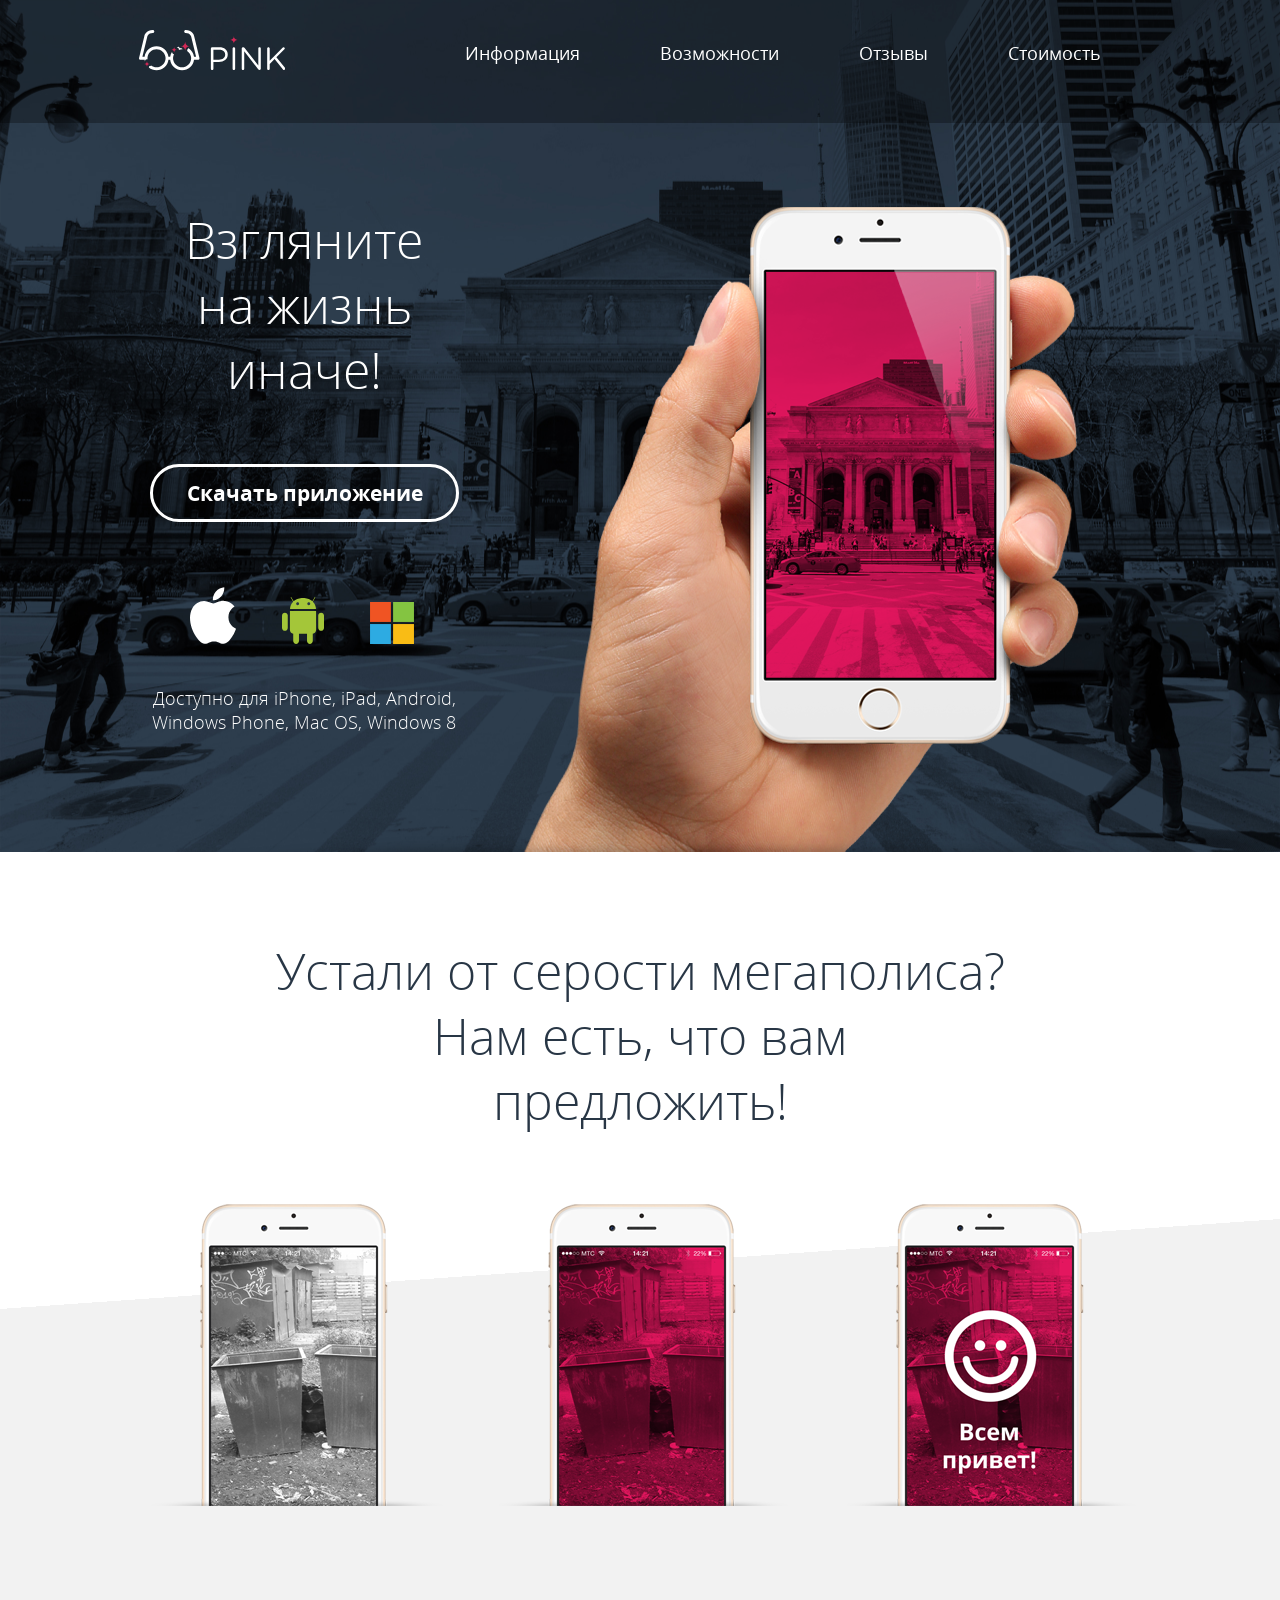
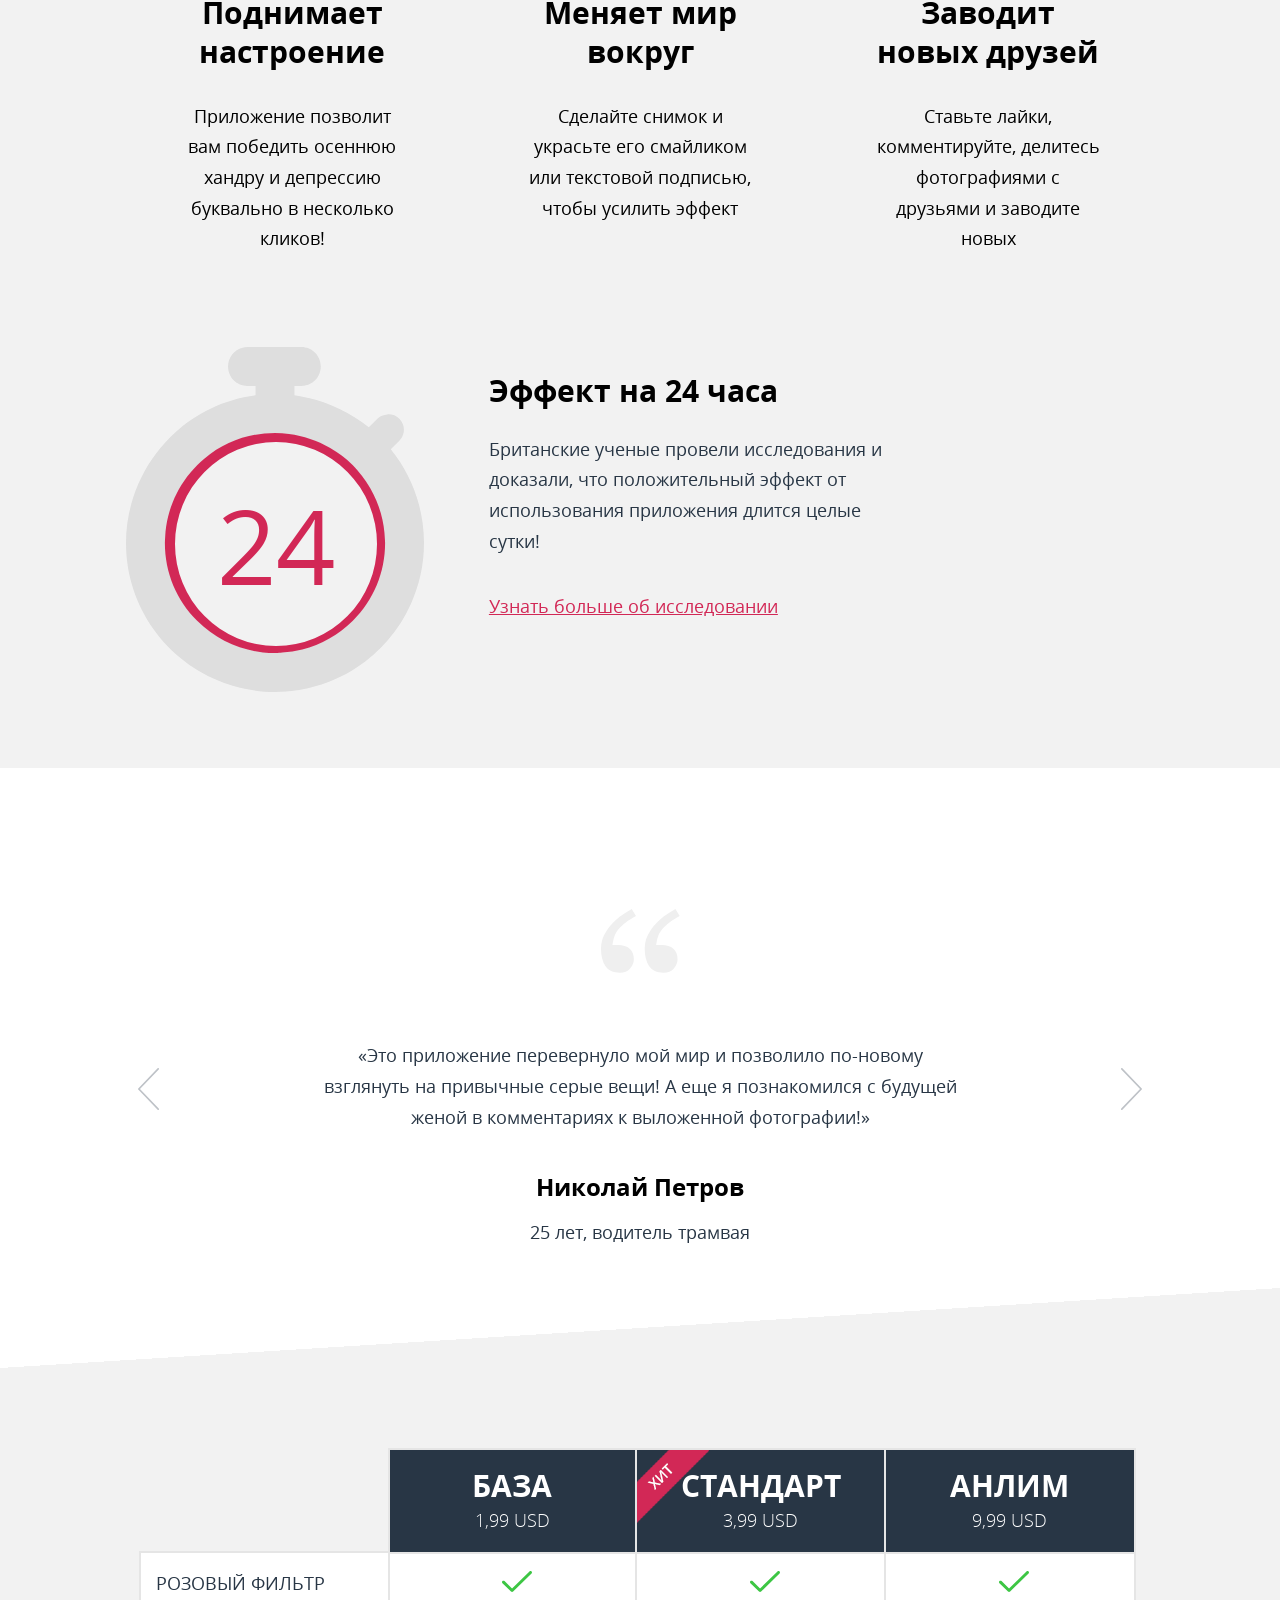
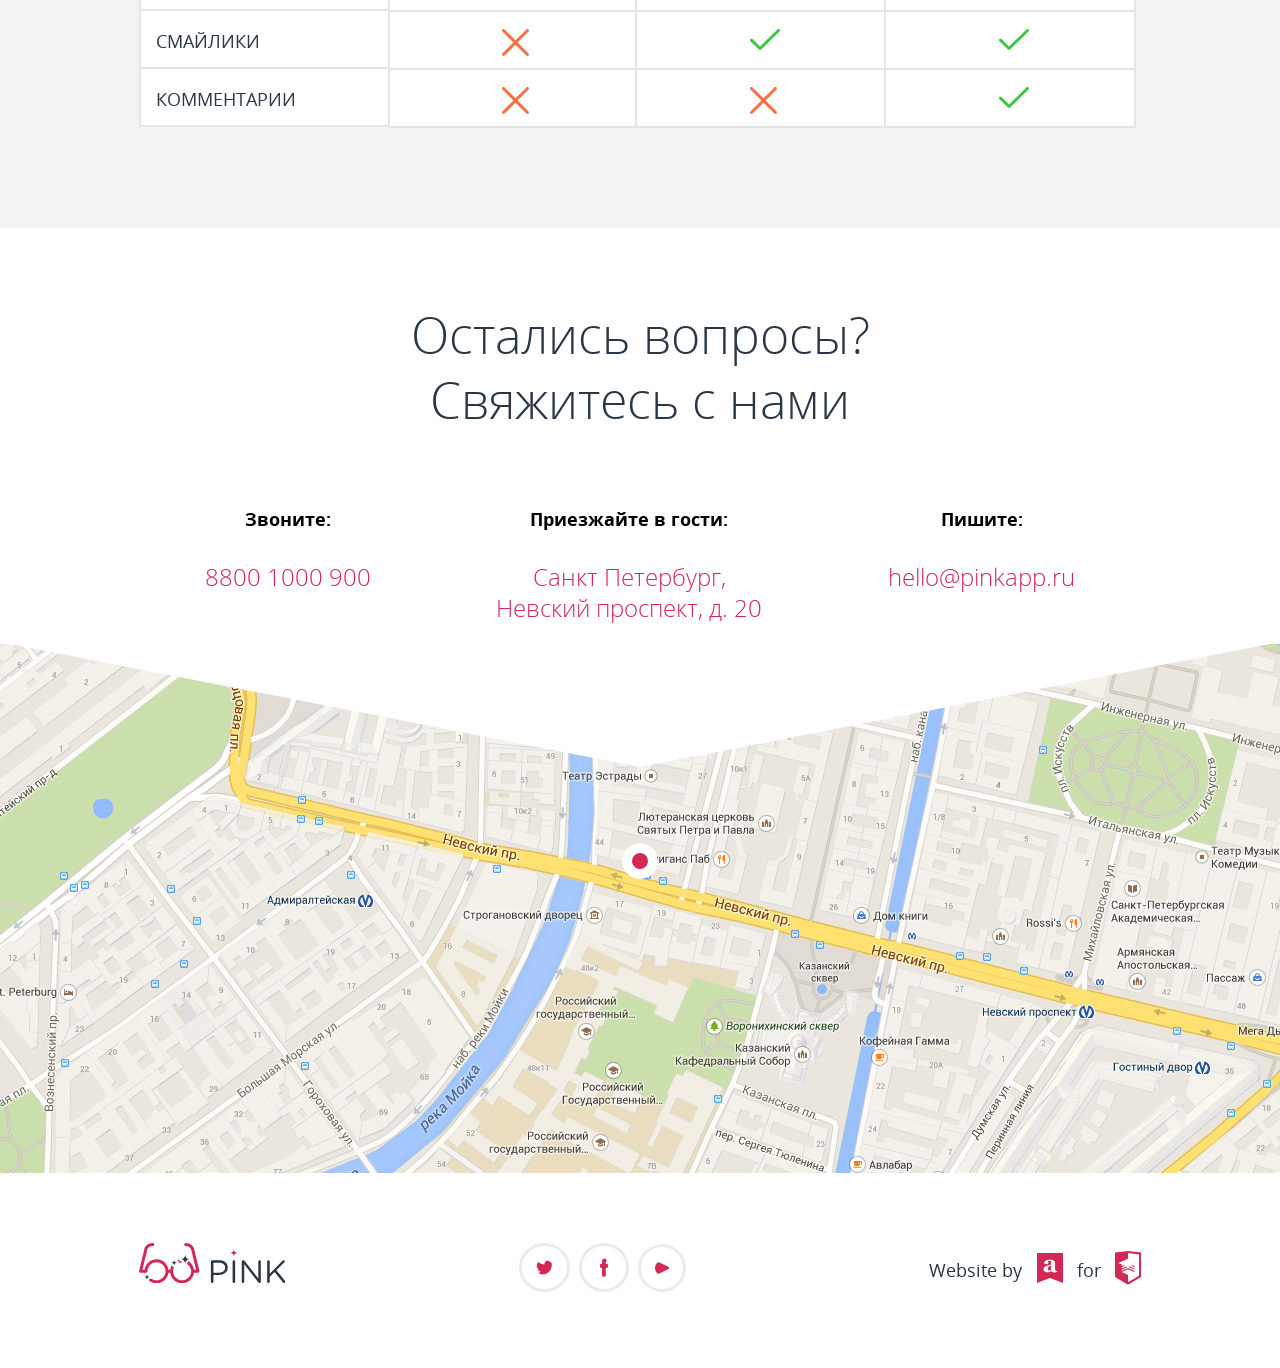
==== commit ef8ad8bb: "made changes with logo icons" ====
--- a/index.html
+++ b/index.html
@@ -7,7 +7,7 @@
     <meta name="viewport" content="width=device-width, initial-scale=1.0, maximum-scale=1.0, user-scalable=no, maximum-scale=1">
     <title>Pink</title>
     <link href="https://fonts.googleapis.com/css?family=Open+Sans:300,400,700" rel="stylesheet" type="text/css">
-    <link rel="stylesheet" href="css/normalize.css">
+    <link rel="stylesheet" href="css/normalize.min.css">
     <link rel="stylesheet" href="css/style.css">
     <link rel="apple-touch-icon" sizes="72x72" href="favicons/apple-touch-icon.png">
     <link rel="icon" type="image/png" href="favicons/favicon-32x32.png" sizes="32x32">
--- a/css/style.css
+++ b/css/style.css
@@ -1 +1 @@
-html{font-size:16px}body{font-family:"Open Sans","Helvetica","Arial",sans-serif;font-size:.875rem;line-height:1.7;font-weight:400;margin:0;padding:0}h3{font-size:1.125rem;line-height:1.3;font-weight:bold}p{font-size:.875rem;line-height:1.7}a{text-decoration:none;cursor:pointer}@media (min-width:700px) and (max-width:1199){h2{font-size:2.5rem}}@media (min-width:1200px){h2{font-size:3.125rem}h3{font-size:1.875rem}p{font-size:1.125rem}}@font-face{font-family:'Open Sans';src:url('../fonts/open-sans/OpenSans-Regular.eot');src:url('../fonts/open-sans/OpenSans-Regular.eot#iefix') format('embedded-opentype'),url('../fonts/open-sans/OpenSans-Regular.woff') format('woff'),url('../fonts/open-sans/OpenSans-Regular.woff') format('woff2'),url('../fonts/open-sans/OpenSans-Regular.ttf') format('truetype');font-weight:400;font-style:normal}@font-face{font-family:'Open Sans';src:url('../fonts/open-sans/OpenSans-Bold.eot');src:url('../fonts/open-sans/OpenSans-Bold.eot#iefix') format('embedded-opentype'),url('../fonts/open-sans/OpenSans-Bold.woff') format('woff'),url('../fonts/open-sans/OpenSans-Bold.woff') format('woff2'),url('../fonts/open-sans/OpenSans-Bold.ttf') format('truetype');font-weight:400;font-style:normal;font-weight:700}@font-face{font-family:'Open Sans';src:url('../fonts/open-sans/OpenSans-Light.eot');src:url('../fonts/open-sans/OpenSans-Light.eot#iefix') format('embedded-opentype'),url('../fonts/open-sans/OpenSans-Light.woff') format('woff'),url('../fonts/open-sans/OpenSans-Light.woff') format('woff2'),url('../fonts/open-sans/OpenSans-Light.ttf') format('truetype');font-weight:400;font-style:normal;font-weight:300}.main-nav__menu-toggle{fill:#fff}.main-nav__menu-toggle:hover{fill:#d22856}.main-nav__menu-toggle:active{fill:rgba(210,40,86,0.3)}.main-nav__menu-close{display:none;fill:#fff}.main-nav__menu-close :hover{fill:#d22856}.main-nav__menu-close:active{fill:rgba(210,40,86,0.3)}.main-nav__site-navigation{list-style-type:none;padding:0;margin:0;font-size:1.125rem;line-height:1.8;text-transform:uppercase;position:absolute;z-index:100;background-color:#283645;left:0;right:0;top:0;display:none}@media (max-width:699px){.main-nav__site-navigation{top:70px}}@media (min-width:700px) and (max-width:1199px){.main-nav__site-navigation{top:125px}}.main-nav li{display:-webkit-flex;display:-ms-flexbox;display:flex;-webkit-flex-direction:column;-ms-flex-direction:column;flex-direction:column;-webkit-justify-content:center;-ms-flex-pack:center;justify-content:center;border-top:1px solid #485461;border-bottom:1px solid #000101}.main-nav a{color:#fff;font-weight:bold;padding-top:17px;padding-bottom:17px;text-align:center}@media (max-width:1199px){.main-nav a:hover{color:#d22856}.main-nav a:focus{color:rgba(210,40,86,0.3)}}@media (min-width:1200px){.main-nav{width:71.4%}.main-nav__menu-toggle{display:none}.main-nav__site-navigation{display:block;position:static;display:-webkit-flex;display:-ms-flexbox;display:flex;-webkit-justify-content:space-around;-ms-flex-pack:distribute;justify-content:space-around;background:none}.main-nav li{border:none}.main-nav a{position:relative;text-transform:none;font-weight:400;line-height:1;border-bottom:2px solid transparent}.main-nav a:hover{border-bottom:2px solid #fff}.main-nav a:focus{opacity:.3;border-bottom:2px solid transparent}}.btn{display:inline-block;white-space:nowrap;border:3px solid #fff;border-radius:50px;text-align:center;color:#fff;font-size:1.125rem;line-height:1;font-weight:bold}.btn:hover{background:#fff;color:#d22856}.btn:focus{background:#fff;color:rgba(210,40,86,0.3)}@media (max-width:699px){.btn{padding:13px 12%;margin-bottom:30px;max-width:280px;-webkit-align-self:center;-ms-flex-item-align:center;align-self:center}}@media (min-width:700px) and (max-width:1199px){.btn{margin-bottom:45px;margin-top:70px;padding:13px 5.714286%;margin-left:5.714286%}}@media (min-width:828px) and (max-width:899px){.btn{margin-left:8%}}@media (min-width:900px) and (max-width:1199px){.btn{margin-left:9%}}@media (min-width:1200px){.btn{margin-left:5.5%;padding:14px 2.6%;margin-bottom:65px;margin-top:57px;font-size:1.3125rem;line-height:1.16}}.main-header__wrapper{display:-webkit-flex;display:-ms-flexbox;display:flex;-webkit-justify-content:space-between;-ms-flex-pack:justify;justify-content:space-between;-webkit-align-items:center;-ms-flex-align:center;align-items:center;color:#fff;background-color:rgba(0,0,0,0.3)}.main-header__logo{fill:#fff}.main-header__logo--glasses:hover{fill:#d22856}.main-header__logo:active{fill:rgba(255,255,255,0.3)}.main-header__promo{margin:0 auto}.main-header__promo-title{margin:0;padding:0;color:#fff;font-size:1.5rem;text-align:center;font-weight:300;line-height:1.3}.main-header span{display:block}@media (max-width:699px){.main-header{position:relative;background:url('../img/bg-header-1@1x.jpg') no-repeat center;height:460px}.main-header::after{position:absolute;content:'';background:url('../img/iphone-hand-1.png') no-repeat left bottom;height:286px;width:92%;bottom:0;left:0}.main-header__wrapper{padding:20px 6.25%}.main-header__promo{padding-top:20px}.main-header__promo-title{margin-bottom:20px}.main-header__logo--desktop,.main-header__logo--tablet{display:none}.main-header__logo--mobile:hover{fill:#d22856}.main-header__logo--mobile:hover:active{fill:rgba(255,255,255,0.3)}}@media (min-width:700px) and (max-width:1199px){.main-header{position:relative;background:none;background:url('../img/bg-header-2@1x.jpg') no-repeat center;background-size:1200px 729px;height:729px}.main-header__wrapper{padding:40px 5.714286%;margin-bottom:100px}.main-header__logo--desktop,.main-header__logo--mobile{display:none}.main-header__promo{width:75%}.main-header__promo-title{font-size:2.5rem;color:#fff;font-weight:300;width:35%;margin-bottom:60px}}@media (min-width:826px) and (max-width:1008px){.main-header__promo{width:70%}.main-header__promo-title{font-size:2.5rem;color:#fff;font-weight:300;width:35%;line-height:normal}}@media (min-width:1009px) and (max-width:1199px){.main-header__promo-title{width:65%}.main-header__promo-title{width:32.5%}}@media (min-width:1200px){.main-header{position:relative;background:none;background:url('../img/bg-header-fullsize.jpg') no-repeat center;background-size:cover;height:852px}.main-header__wrapper{padding-top:27px;padding-bottom:42px;padding-left:10.83%;padding-right:10.83%}.main-header__logo--mobile,.main-header__logo--tablet{display:none}.main-header__logo--stars{fill:#d22856}.main-header__logo--text:active{fill:rgba(255,255,255,0.3)}.main-header__promo{width:75%;padding-top:85px}.main-header__promo-title{font-size:3.125rem;color:#fff;width:30%;font-weight:300}}@media (max-width:699px){.main-footer{display:none}}.main-footer__inner{box-sizing:border-box;display:-webkit-flex;display:-ms-flexbox;display:flex;-webkit-justify-content:space-between;-ms-flex-pack:justify;justify-content:space-between}@media (max-width:699px){.main-footer__inner{padding-left:6.25%;padding-right:6.25%}}@media (min-width:700px) and (max-width:1199px){.main-footer__inner{padding-left:5.714286%;padding-right:5.714286%}}@media (min-width:1200px){.main-footer__inner{padding-left:10.83%;padding-right:10.83%}}.main-footer__developed{color:#283645;line-height:1.3;width:35.645%;display:-webkit-flex;display:-ms-flexbox;display:flex;-webkit-flex-direction:row;-ms-flex-direction:row;flex-direction:row;-webkit-flex-wrap:nowrap;-ms-flex-wrap:nowrap;flex-wrap:nowrap;-webkit-justify-content:flex-end;-ms-flex-pack:end;justify-content:flex-end;-webkit-align-items:center;-ms-flex-align:center;align-items:center}.main-footer__developed-by{display:block;margin-right:4%}.main-footer__developed-icon{fill:#d22856}.main-footer__developed-icon:hover{fill:#283645}.main-footer__developed-icon:active{fill:rgba(40,54,69,0.3)}.main-footer__developed-for{padding-left:4%;padding-right:4%;display:block}@media (min-width:700px) and (max-width:1199px){.main-footer{margin-bottom:35px}.main-footer__logo--desktop{display:none}}@media (min-width:1200px){.main-footer{margin-bottom:70px}.main-footer__logo--tablet{display:none}.main-footer__developed{font-size:1.125rem}}@media (max-width:699px){.research-promo--hidden{display:none}}@media (min-width:700px) and (max-width:1199px){.research-promo{padding-bottom:80px}}.research-promo__inner{box-sizing:border-box;display:-webkit-flex;display:-ms-flexbox;display:flex;-webkit-align-items:center;-ms-flex-align:center;align-items:center;-webkit-justify-content:center;-ms-flex-pack:center;justify-content:center}@media (max-width:699px){.research-promo__inner{padding-left:6.25%;padding-right:6.25%}}@media (min-width:700px) and (max-width:1199px){.research-promo__inner{padding-left:5.714286%;padding-right:5.714286%}}@media (min-width:1200px){.research-promo__inner{padding-left:10.83%;padding-right:10.83%}}.research-promo__diagram{position:relative;margin-top:120px;margin-left:24px}.research-promo__diagram::before{position:absolute;content:'';width:298.644px;height:345.835px;background:url('../img/timer-tablet.svg') no-repeat top left;top:-69%;left:-16%}.research-promo__hours{color:#d22856;font-size:6.5rem;line-height:1.6;padding:14% 42px;border:12px solid #d22856;border-radius:50%;font-weight:400}.research-promo__text{padding-left:10%}.research-promo__title{font-size:1.875rem;line-height:1.2}.research-promo__description{color:#283645}.research-promo__more-link{color:#d22856;text-decoration:underline}.research-promo__more-link:hover{color:#283645}.research-promo__more-link:focus{color:rgba(40,54,69,0.3)}@media (min-width:1200px){.research-promo{background-color:#f2f2f2;padding-bottom:140px;padding-top:80px;margin-bottom:80px;font-size:1.125rem}.research-promo__diagram::before{background:url('../img/timer-desctop.svg') no-repeat top left}.research-promo__description{width:65%;margin-bottom:35px}.research-promo__more-link{margin:0;padding:0}}.reviews__slider-wrapper{width:300%;height:300px;position:relative;overflow:visible}.reviews__slider{position:absolute;display:-webkit-flex;display:-ms-flexbox;display:flex;-webkit-justify-content:space-around;-ms-flex-pack:distribute;justify-content:space-around;height:100%;width:87.5vw}.reviews__slide{height:100%;width:87.5vw;-webkit-align-self:center;-ms-flex-item-align:center;align-self:center;display:-webkit-flex;display:-ms-flexbox;display:flex;text-align:center;color:#283645;-webkit-justify-content:center;-ms-flex-pack:center;justify-content:center}.reviews__quote{overflow:visible !important;-webkit-align-self:center;-ms-flex-item-align:center;align-self:center;fill:#efefef;margin-bottom:50px}@media (max-width:1199px){.reviews__quote{display:none}}.reviews__name{margin:0;padding:0;font-weight:bold;color:#000;margin-bottom:15px}.reviews__details{margin:0;padding:0;font-weight:400}@media (max-width:699px){.reviews__slide{-webkit-flex-direction:column-reverse;-ms-flex-direction:column-reverse;flex-direction:column-reverse}.reviews__details{display:none}}@media (min-width:700px) and (max-width:1199px){.reviews__slider{width:84.7vw}.reviews__slide{-webkit-flex-direction:column;-ms-flex-direction:column;flex-direction:column;width:84.7vw}.reviews__text{margin-bottom:37px}.reviews__name{font-size:1.25rem;line-height:1.5}.reviews__details{line-height:2.14}}@media (min-width:1200px){.reviews{padding-top:80px;padding-bottom:80px}.reviews__slider{width:50vw}.reviews__slide{-webkit-flex-direction:column;-ms-flex-direction:column;flex-direction:column;width:50vw}.reviews__text{margin-bottom:40px}.reviews__name{font-size:1.5rem;line-height:1.25}.reviews__details{font-size:1.125rem}}.reviews-pagination__arrows{position:relative}@media (max-width:1199px){.reviews-pagination__arrows{display:none}}.reviews-pagination__left{pointer-events:none}.reviews-pagination__left::after{position:absolute;content:"";width:21.706px;height:41.719px;cursor:pointer;background:url('../img/slider-reviews-left.svg') no-repeat right top;top:-160px;left:10.75%;pointer-events:all}.reviews-pagination__right{pointer-events:none}.reviews-pagination__right::after{position:absolute;content:"";width:21.706px;height:41.719px;cursor:pointer;background:url('../img/slider-reviews-right.svg') no-repeat right top;top:-160px;right:10.75%;pointer-events:all}.reviews-pagination__controls{display:-webkit-flex;display:-ms-flexbox;display:flex;-webkit-justify-content:center;-ms-flex-pack:center;justify-content:center;-webkit-align-items:center;-ms-flex-align:center;align-items:center}@media (min-width:800px) and (max-width:1199px){.reviews-pagination__controls{padding-left:5.714286%}}@media (min-width:1200px){.reviews-pagination__controls{display:none}}.reviews-pagination__control{display:block;border-radius:50%;margin-right:6.4%;background-color:rgba(40,54,69,0.3);width:6px;height:6px}.reviews-pagination__control:hover{background-color:rgba(40,54,69,0.6)}.reviews-pagination__control:hover:active{background-color:rgba(40,54,69,0.1)}.reviews-pagination__control--active{display:block;border-radius:50%;margin-right:6.4%;background:#fff;width:6px;height:6px;border:3px solid #283645}@media (max-width:699px){.reviews-pagination__control{margin-top:35px;margin-bottom:41px}}@media (min-width:700px) and (max-width:1199px){.reviews-pagination__control{margin-top:36px;margin-bottom:75px}}.price{background:#f2f2f2;position:relative;padding-top:70px;padding-bottom:100px}@media (max-width:699px){.price::after{position:absolute;content:'';display:block;width:100%;height:25px;background-image:linear-gradient(to left top, #f2f2f2 50%, #fff 50%);top:-20px;left:0}}@media (min-width:700px) and (max-width:1199px){.price::after{position:absolute;content:'';display:block;width:100%;height:53px;background-image:linear-gradient(to left top, #f2f2f2 50%, #fff 50%);top:-20px;left:0}}@media (min-width:1200px){.price::after{position:absolute;content:'';display:block;width:100%;height:80px;background-image:linear-gradient(to left top, #f2f2f2 50%, #fff 50%);top:-20px;left:0}}.price__promo-title{position:relative;padding-top:16px;padding-bottom:16px;background:#283645;font-size:1.125rem;color:#fff;text-transform:uppercase;text-align:center;border:2px solid #e5e5e5;border-bottom:transparent;border-left:transparent}.price__promo-title--border-left{border-left:2px solid #e5e5e5}.price__promo-title--hit::before{position:absolute;content:'';background:url('../img/flag-hit.png') left top no-repeat;width:72px;height:73px;left:0;top:0;z-index:10}.price__promo-title h3{font-weight:bold;margin:0}.price__promo-title span{font-weight:300}.price__promo-list{list-style-type:none;padding:0;margin:0;background:#fff}.price__feature{padding-top:17px;padding-bottom:17px;color:#283645;line-height:2.1;padding-left:6.25%;padding-right:6.25%;text-transform:uppercase;border:2px solid #e5e5e5;border-left:transparent;border-bottom:transparent}.price__feature-in{position:relative;display:block;width:inherit}.price__feature-in::after{position:absolute;content:"";width:30.375px;height:21.688px;fill:#3dc644;right:0;background:url('../img/yes-icon.svg') no-repeat}.price__feature-out{position:relative;display:block;width:inherit}.price__feature-out::after{position:absolute;content:"";width:26.752px;height:26.752px;fill:#f25b26;right:0;background:url('../img/no-icon.svg') no-repeat}.price__promo-list li:last-child{border-bottom:2px solid #e5e5e5}.price__promo-list--basis li{border-left:2px solid #e5e5e5}@media (max-width:699px){.price{padding-left:6.25%;margin-bottom:45px}.price__promo-slider-wrapper{width:300%;height:300px;position:relative;overflow:visible}.price__promo-slider--js{width:100%;height:100%;position:absolute;display:-webkit-flex;display:-ms-flexbox;display:flex;overflow:hidden}.price__promo-slide--hidden{display:none}.price__promo-slide--js{width:100%;height:100%}.price__feature-in::after,.price__feature-out::after{background-position:right top}}@media (min-width:700px) and (max-width:1199px){.price{margin-bottom:50px}.price__inner{box-sizing:border-box}.price__promo-slider{display:-webkit-flex;display:-ms-flexbox;display:flex;width:100%}.price__promo-slide{width:7.7%}.price__promo-list{font-size:0}.price__promo-list--left{font-size:.875rem;list-style-type:none;padding:0;margin:0;margin-top:84px}.price__feature{height:12px}.price__feature--text{border-left:2px solid #e5e5e5;border-right:transparent;padding-top:10px;padding-bottom:24px}.price__feature-in::after,.price__feature-out::after{left:45%;top:-8px}.price__promo-title{font-size:16px}.price__promo-title--hit::before{background-size:78%}}@media (min-width:700px) and (max-width:1199px) and (max-width:699px){.price__inner{padding-left:6.25%;padding-right:6.25%}}@media (min-width:700px) and (max-width:1199px) and (min-width:700px) and (max-width:1199px){.price__inner{padding-left:5.714286%;padding-right:5.714286%}}@media (min-width:700px) and (max-width:1199px) and (min-width:1200px){.price__inner{padding-left:10.83%;padding-right:10.83%}}@media (min-width:1200px){.price{font-size:1.125rem;margin-bottom:75px}.price__inner{box-sizing:border-box;padding-top:70px}.price__promo-slider{display:-webkit-flex;display:-ms-flexbox;display:flex;width:100%}.price__promo-slide{width:6.7%}.price__promo-list{font-size:0}.price__promo-list--left{list-style-type:none;padding:0;margin:0;font-size:1.125rem;margin-top:103px}.price__feature{height:22px}.price__feature--text{border-left:2px solid #e5e5e5;border-right:transparent;padding-top:12px;padding-bottom:22px}.price__feature-in::after,.price__feature-out::after{left:45%;top:0}}@media (min-width:1200px) and (max-width:699px){.price__inner{padding-left:6.25%;padding-right:6.25%}}@media (min-width:1200px) and (min-width:700px) and (max-width:1199px){.price__inner{padding-left:5.714286%;padding-right:5.714286%}}@media (min-width:1200px) and (min-width:1200px){.price__inner{padding-left:10.83%;padding-right:10.83%}}.introduction-promo{background-color:#1d2631;padding-top:50px;padding-bottom:30px;padding-left:6.25%;padding-right:6.25%;display:-webkit-flex;display:-ms-flexbox;display:flex;-webkit-flex-direction:column;-ms-flex-direction:column;flex-direction:column;-webkit-justify-content:center;-ms-flex-pack:center;justify-content:center}@media (max-width:699px){.introduction-promo--header{display:none}}.introduction-promo__operation-system-logo{display:-webkit-flex;display:-ms-flexbox;display:flex;-webkit-justify-content:center;-ms-flex-pack:center;justify-content:center;-webkit-align-items:baseline;-ms-flex-align:baseline;align-items:baseline;margin-bottom:25px}.introduction-promo img{margin-right:13.2%}.introduction-promo img:last-child{margin-right:0}.introduction-promo__available{text-align:center;color:#fff;font-weight:300;line-height:2.4}@media (min-width:700px){.introduction-promo{display:none}.introduction-promo--header{position:relative;display:-webkit-flex;display:-ms-flexbox;display:flex;-webkit-flex-direction:column;-ms-flex-direction:column;flex-direction:column;-webkit-align-items:flex-start;-ms-flex-align:start;align-items:flex-start}.introduction-promo__operation-system-logo{width:17.5%;-webkit-justify-content:space-between;-ms-flex-pack:justify;justify-content:space-between;margin-left:6%}.introduction-promo__available{width:25%;margin-left:5%;line-height:1.3}}@media (min-width:700px) and (min-width:700px) and (max-width:1199px){.introduction-promo--header{background:url('../img/iphone-hand-2@1x.png') no-repeat center top;height:545px;width:100%;top:-258px;right:5.714286%}.introduction-promo__operation-system-logo{width:29.29%;-webkit-justify-content:space-between;-ms-flex-pack:justify;justify-content:space-between;margin-left:12%}.introduction-promo__available{font-size:1.125rem;width:42.85%;margin-left:5.714286%;line-height:1.3}}@media (min-width:700px) and (min-width:700px) and (max-width:1199px) and (min-width:826px) and (max-width:996px){.introduction-promo--header{top:-26px}}@media (min-width:700px) and (min-width:1200px){.introduction-promo{background:url('../img/iphone-hand-3@1x.png') no-repeat center top;height:645px;width:100%;top:-196px;left:0}}.information-promo__title{text-align:center;color:#283645;font-weight:300}.information-promo__offer{display:block}.information-promo__features-list{position:relative;display:-webkit-flex;display:-ms-flexbox;display:flex;-webkit-flex-wrap:wrap;-ms-flex-wrap:wrap;flex-wrap:wrap;-webkit-align-items:flex-start;-ms-flex-align:start;align-items:flex-start;-webkit-justify-content:center;-ms-flex-pack:center;justify-content:center;list-style-type:none;padding:0;margin:0;background-color:#f2f2f2}.information-promo__feature-image{display:none}.information-promo li{width:250px;position:relative}.information-promo h3{text-align:center}.information-promo p{text-align:center}@media (max-width:699px){.information-promo li:nth-child(3)::after{position:absolute;content:'';width:157px;height:278px;background:url('../img/iphone-screen-1-3@1x.png') no-repeat center bottom,url('../img/iphone-case-1-@xs.png') no-repeat left bottom;bottom:-317px;left:15%}.information-promo__title{font-size:1.5rem;text-align:center;font-weight:300;padding-left:12.5%;padding-right:12.5%}.information-promo__features-list{padding-top:55px;padding-bottom:317px;padding-left:6.25%;padding-right:6.25%}.information-promo__features-list::after{position:absolute;content:'';display:block;width:100%;height:40px;background-image:linear-gradient(to left top, #f2f2f2 50%, #fff 50%);top:-20px;left:0}}@media (min-width:700px) and (max-width:1199px){.information-promo{position:relative;margin-bottom:57px}.information-promo::after{position:absolute;content:'';display:block;width:100%;height:60px;background-image:linear-gradient(to left top, #f2f2f2 50%, #fff 50%);top:-20px;top:30%;left:0}.information-promo__title{font-size:2.5rem;line-height:normal;margin-bottom:105px;padding-left:5.714286%;padding-right:5.714286%}.information-promo__offer{padding-left:22.87%;padding-right:22.87%}.information-promo__features-list{-webkit-flex-direction:column;-ms-flex-direction:column;flex-direction:column;-webkit-align-items:center;-ms-flex-align:center;align-items:center;padding-left:45%;padding-top:40px;padding-bottom:40px}.information-promo__features-list::after{position:absolute;content:'';width:268px;height:481px;background:url('../img/iphone-screen-2-3@1x.png') no-repeat left top;top:0;left:5.714286%;z-index:10}.information-promo__features-list li{width:320px;border:none}.information-promo__features-list li>h3,.information-promo__features-list p{text-align:left}}@media (min-width:1200px){.information-promo{position:relative}.information-promo::after{position:absolute;content:'';display:block;width:100%;height:90px;background-image:linear-gradient(to left top, #f2f2f2 50%, #fff 50%);top:-20px;top:30%;left:0;z-index:10}.information-promo__title{line-height:1.3;margin:0;padding:0;padding-left:10.83%;padding-right:10.83%;margin-top:87px;margin-bottom:120px}.information-promo__offer{margin:0;padding:0;padding-left:22.17%;padding-right:22.17%}.information-promo__features-list{-webkit-flex-direction:row;-ms-flex-direction:row;flex-direction:row;-webkit-justify-content:space-between;-ms-flex-pack:justify;justify-content:space-between;padding-left:13.75%;padding-right:13.75%;margin-bottom:-10px}.information-promo__feature-image{display:block;position:relative;z-index:20;top:-50px}.information-promo__feature-image:first-child{right:10.83%}.information-promo li{width:25%}}.contacts{background:url("../img/map-bg-middle.jpg") top center;width:100%}@media (max-width:699px){.contacts{height:616px}}.contacts__flex-container{position:relative;padding-top:10px;display:-webkit-flex;display:-ms-flexbox;display:flex;-webkit-flex-wrap:wrap;-ms-flex-wrap:wrap;flex-wrap:wrap;-webkit-justify-content:center;-ms-flex-pack:center;justify-content:center;-webkit-align-items:center;-ms-flex-align:center;align-items:center;background:#fff;padding-bottom:20px}.contacts__flex-container:after{position:absolute;content:'';background:url('../img/bg-white-triangle.svg') no-repeat bottom;width:100%;background-size:100% 100%;left:0;right:0;z-index:50}@media (max-width:699px){.contacts__flex-container:after{height:40px;bottom:-39px}}@media (min-width:700px) and (max-width:1199px){.contacts__flex-container:after{height:75px;bottom:-73px}}@media (min-width:1200px){.contacts__flex-container:after{height:125px;bottom:-123px}}.contacts__details{margin:0;padding:0;padding-left:9.375%;padding-right:9.375%}@media (max-width:699px){.contacts__details{margin-bottom:25px}}.contacts__email{color:#d22856}.contacts__email:hover{color:#283645}.contacts__email:active,.contacts__email:focus{color:rgba(40,54,69,0.3)}.contacts__title{font-size:1.5rem;text-align:center;font-weight:300;color:#283645;background:#fff;margin:0;padding:0;line-height:1.3}@media (max-width:699px){.contacts__title{padding-bottom:40px}}.contacts span{display:block;margin:0;padding:0}.contacts h3{margin:0;padding:0;font-size:1.125rem;font-weight:bold;text-align:center;margin-bottom:10px}.contacts p{margin:0;padding:0;font-size:1.125rem;font-weight:300;color:#d22856;text-align:center;line-height:1.3}@media (min-width:700px) and (max-width:1199px){.contacts{height:780px;background:url("../img/map-bg-large.jpg") top center;width:100%;margin-bottom:65px}.contacts__title{font-size:2.5rem}.contacts__flex-container{padding-bottom:30px}.contacts__details{padding-top:50px}.contacts h3{font-size:1.125rem}.contacts p{font-size:1.5rem}}@media (min-width:1200px){.contacts{background:url("../img/map-bg-large.jpg") top center;width:100%;margin-bottom:70px;height:870px}.contacts__title{font-size:3.125rem}.contacts__flex-container{padding-left:16%;padding-right:16%;-webkit-justify-content:space-between;-ms-flex-pack:justify;justify-content:space-between;-webkit-align-items:baseline;-ms-flex-align:baseline;align-items:baseline}.contacts__details{padding:65px 0 0}.contacts__details:first-child{-webkit-align-self:baseline;-ms-flex-item-align:baseline;align-self:baseline}.contacts__details:nth-child(2){-webkit-order:10;-ms-flex-order:10;order:10}.contacts__details:last-child{-webkit-flex-basis:54.7%;-ms-flex-preferred-size:54.7%;flex-basis:54.7%;font-weight:300}.contacts h3{margin-bottom:30px}.contacts p{font-size:1.5rem}}.slider-pagination{margin-bottom:45px;margin-top:43px;position:absolute;left:0;right:0}.slider-pagination__controls{display:-webkit-flex;display:-ms-flexbox;display:flex;-webkit-justify-content:center;-ms-flex-pack:center;justify-content:center;-webkit-align-items:center;-ms-flex-align:center;align-items:center}.slider-pagination__control{display:block;border-radius:50%;margin-right:6.4%;background-color:rgba(40,54,69,0.3);width:6px;height:6px}.slider-pagination__control:hover{background-color:rgba(40,54,69,0.6)}.slider-pagination__control:hover:active{background-color:rgba(40,54,69,0.1)}.slider-pagination__control--active{display:block;border-radius:50%;margin-right:6.4%;background:#fff;width:6px;height:6px;border:3px solid #283645}@media (min-width:700px){.slider-pagination{display:none}}.social-links{list-style-type:none;padding:0;margin:0;display:-webkit-flex;display:-ms-flexbox;display:flex;-webkit-align-items:baseline;-ms-flex-align:baseline;align-items:baseline}@media (min-width:1200px){.social-links{margin-left:11.94%}}.social-links li{margin-right:5.5%;border:none}.social-links li:last-child{margin-right:0}.social-links__icon{fill:#d22856;border:3px solid #e9ebec;border-radius:50%}.social-links__icon--twitter{padding:14px}.social-links__icon--facebook{padding:12px 18px}.social-links__icon--youtube{padding:14px}.social-links__icon:hover{border:3px solid #283645}.social-links__icon:active{opacity:.1}#map{width:100%}@media (max-width:700px){#map{height:300px}}@media (min-width:700px) and (max-width:1199px){#map{height:400px}}@media (min-width:1200px){#map{height:540px}}+html{font-size:16px}body{font-family:"Open Sans","Helvetica","Arial",sans-serif;font-size:.875rem;line-height:1.7;font-weight:400;margin:0;padding:0}h3{font-size:1.125rem;line-height:1.3;font-weight:bold}p{font-size:.875rem;line-height:1.7}a{text-decoration:none;cursor:pointer}@media (min-width:700px) and (max-width:1199){h2{font-size:2.5rem}}@media (min-width:1200px){h2{font-size:3.125rem}h3{font-size:1.875rem}p{font-size:1.125rem}}@font-face{font-family:'Open Sans';src:url('../fonts/open-sans/OpenSans-Regular.eot');src:url('../fonts/open-sans/OpenSans-Regular.eot#iefix') format('embedded-opentype'),url('../fonts/open-sans/OpenSans-Regular.woff') format('woff'),url('../fonts/open-sans/OpenSans-Regular.woff') format('woff2'),url('../fonts/open-sans/OpenSans-Regular.ttf') format('truetype');font-weight:400;font-style:normal}@font-face{font-family:'Open Sans';src:url('../fonts/open-sans/OpenSans-Bold.eot');src:url('../fonts/open-sans/OpenSans-Bold.eot#iefix') format('embedded-opentype'),url('../fonts/open-sans/OpenSans-Bold.woff') format('woff'),url('../fonts/open-sans/OpenSans-Bold.woff') format('woff2'),url('../fonts/open-sans/OpenSans-Bold.ttf') format('truetype');font-weight:400;font-style:normal;font-weight:700}@font-face{font-family:'Open Sans';src:url('../fonts/open-sans/OpenSans-Light.eot');src:url('../fonts/open-sans/OpenSans-Light.eot#iefix') format('embedded-opentype'),url('../fonts/open-sans/OpenSans-Light.woff') format('woff'),url('../fonts/open-sans/OpenSans-Light.woff') format('woff2'),url('../fonts/open-sans/OpenSans-Light.ttf') format('truetype');font-weight:400;font-style:normal;font-weight:300}.main-nav__menu-toggle{fill:#fff}.main-nav__menu-toggle:hover{fill:#d22856}.main-nav__menu-toggle:active{fill:rgba(210,40,86,0.3)}.main-nav__menu-close{display:none;fill:#fff}.main-nav__menu-close :hover{fill:#d22856}.main-nav__menu-close:active{fill:rgba(210,40,86,0.3)}.main-nav__site-navigation{list-style-type:none;padding:0;margin:0;font-size:1.125rem;line-height:1.8;text-transform:uppercase;position:absolute;z-index:100;background-color:#283645;left:0;right:0;top:0;display:none}@media (max-width:699px){.main-nav__site-navigation{top:70px}}@media (min-width:700px) and (max-width:1199px){.main-nav__site-navigation{top:125px}}.main-nav li{display:-webkit-flex;display:-ms-flexbox;display:flex;-webkit-flex-direction:column;-ms-flex-direction:column;flex-direction:column;-webkit-justify-content:center;-ms-flex-pack:center;justify-content:center;border-top:1px solid #485461;border-bottom:1px solid #000101}.main-nav a{color:#fff;font-weight:bold;padding-top:17px;padding-bottom:17px;text-align:center}@media (max-width:1199px){.main-nav a:hover{color:#d22856}.main-nav a:focus{color:rgba(210,40,86,0.3)}}@media (min-width:1200px){.main-nav{width:71.4%}.main-nav__menu-toggle{display:none}.main-nav__site-navigation{display:block;position:static;display:-webkit-flex;display:-ms-flexbox;display:flex;-webkit-justify-content:space-around;-ms-flex-pack:distribute;justify-content:space-around;background:none}.main-nav li{border:none}.main-nav a{position:relative;text-transform:none;font-weight:400;line-height:1;border-bottom:2px solid transparent}.main-nav a:hover{border-bottom:2px solid #fff}.main-nav a:focus{opacity:.3;border-bottom:2px solid transparent}}.btn{display:inline-block;white-space:nowrap;border:3px solid #fff;border-radius:50px;text-align:center;color:#fff;font-size:1.125rem;line-height:1;font-weight:bold}.btn:hover{background:#fff;color:#d22856}.btn:focus{background:#fff;color:rgba(210,40,86,0.3)}@media (max-width:699px){.btn{padding:13px 12%;margin-bottom:30px;max-width:280px;-webkit-align-self:center;-ms-flex-item-align:center;align-self:center}}@media (min-width:700px) and (max-width:1199px){.btn{margin-bottom:45px;margin-top:70px;padding:13px 5.714286%;margin-left:5.714286%}}@media (min-width:828px) and (max-width:899px){.btn{margin-left:8%}}@media (min-width:900px) and (max-width:1199px){.btn{margin-left:9%}}@media (min-width:1200px){.btn{margin-left:5.5%;padding:14px 2.6%;margin-bottom:65px;margin-top:57px;font-size:1.3125rem;line-height:1.16}}.main-header__wrapper{display:-webkit-flex;display:-ms-flexbox;display:flex;-webkit-justify-content:space-between;-ms-flex-pack:justify;justify-content:space-between;-webkit-align-items:center;-ms-flex-align:center;align-items:center;color:#fff;background-color:rgba(0,0,0,0.3)}.main-header__logo{fill:#fff}.main-header__logo--glasses:hover{fill:#d22856}.main-header__logo:active{fill:rgba(255,255,255,0.3)}.main-header__promo{margin:0 auto}.main-header__promo-title{margin:0;padding:0;color:#fff;font-size:1.5rem;text-align:center;font-weight:300;line-height:1.3}.main-header span{display:block}@media (max-width:699px){.main-header{position:relative;background:url('../img/bg-header-1@1x.jpg') no-repeat center;height:460px}.main-header::after{position:absolute;content:'';background:url('../img/iphone-hand-1.png') no-repeat left bottom;height:286px;width:92%;bottom:0;left:0}.main-header__wrapper{padding:20px 6.25%}.main-header__promo{padding-top:20px}.main-header__promo-title{margin-bottom:20px}.main-header__logo--desktop,.main-header__logo--tablet{display:none}.main-header__logo--mobile:hover{fill:#d22856}.main-header__logo--mobile:hover:active{fill:rgba(255,255,255,0.3)}}@media (min-width:700px) and (max-width:1199px){.main-header{position:relative;background:none;background:url('../img/bg-header-2@1x.jpg') no-repeat center;background-size:1200px 729px;height:729px}.main-header__wrapper{padding:40px 5.714286%;margin-bottom:100px}.main-header__logo--desktop,.main-header__logo--mobile{display:none}.main-header__promo{width:75%}.main-header__promo-title{font-size:2.5rem;color:#fff;font-weight:300;width:35%;margin-bottom:60px}}@media (min-width:826px) and (max-width:1008px){.main-header__promo{width:70%}.main-header__promo-title{font-size:2.5rem;color:#fff;font-weight:300;width:35%;line-height:normal}}@media (min-width:1009px) and (max-width:1199px){.main-header__promo-title{width:65%}.main-header__promo-title{width:32.5%}}@media (min-width:1200px){.main-header{position:relative;background:none;background:url('../img/bg-header-fullsize.jpg') no-repeat center;background-size:cover;height:852px}.main-header__wrapper{padding-top:27px;padding-bottom:42px;padding-left:10.83%;padding-right:10.83%}.main-header__logo--mobile,.main-header__logo--tablet{display:none}.main-header__logo--stars{fill:#d22856}.main-header__logo--text:active{fill:rgba(255,255,255,0.3)}.main-header__promo{width:75%;padding-top:85px}.main-header__promo-title{font-size:3.125rem;color:#fff;width:30%;font-weight:300}}@media (max-width:699px){.main-footer{display:none}}.main-footer__inner{box-sizing:border-box;display:-webkit-flex;display:-ms-flexbox;display:flex;-webkit-justify-content:space-between;-ms-flex-pack:justify;justify-content:space-between}@media (max-width:699px){.main-footer__inner{padding-left:6.25%;padding-right:6.25%}}@media (min-width:700px) and (max-width:1199px){.main-footer__inner{padding-left:5.714286%;padding-right:5.714286%}}@media (min-width:1200px){.main-footer__inner{padding-left:10.83%;padding-right:10.83%}}.main-footer__developed{color:#283645;line-height:1.3;width:35.645%;display:-webkit-flex;display:-ms-flexbox;display:flex;-webkit-flex-direction:row;-ms-flex-direction:row;flex-direction:row;-webkit-flex-wrap:nowrap;-ms-flex-wrap:nowrap;flex-wrap:nowrap;-webkit-justify-content:flex-end;-ms-flex-pack:end;justify-content:flex-end;-webkit-align-items:center;-ms-flex-align:center;align-items:center}.main-footer__developed-by{display:block;margin-right:4%}.main-footer__developed-icon{fill:#d22856}.main-footer__developed-icon:hover{fill:#283645}.main-footer__developed-icon:active{fill:rgba(40,54,69,0.3)}.main-footer__developed-for{padding-left:4%;padding-right:4%;display:block}@media (min-width:700px) and (max-width:1199px){.main-footer{margin-bottom:35px}.main-footer__logo--desktop{display:none}}@media (min-width:1200px){.main-footer{margin-bottom:70px}.main-footer__logo--tablet{display:none}.main-footer__developed{font-size:1.125rem}}@media (max-width:699px){.research-promo--hidden{display:none}}@media (min-width:700px) and (max-width:1199px){.research-promo{padding-bottom:80px}}.research-promo__inner{box-sizing:border-box;display:-webkit-flex;display:-ms-flexbox;display:flex;-webkit-align-items:center;-ms-flex-align:center;align-items:center;-webkit-justify-content:center;-ms-flex-pack:center;justify-content:center}@media (max-width:699px){.research-promo__inner{padding-left:6.25%;padding-right:6.25%}}@media (min-width:700px) and (max-width:1199px){.research-promo__inner{padding-left:5.714286%;padding-right:5.714286%}}@media (min-width:1200px){.research-promo__inner{padding-left:10.83%;padding-right:10.83%}}.research-promo__diagram{position:relative;margin-top:120px;margin-left:24px}.research-promo__diagram::before{position:absolute;content:'';width:298.644px;height:345.835px;background:url('../img/timer-tablet.svg') no-repeat top left;top:-69%;left:-16%}.research-promo__hours{color:#d22856;font-size:6.5rem;line-height:1.6;padding:14% 42px;border:12px solid #d22856;border-radius:50%;font-weight:400}.research-promo__text{padding-left:10%}.research-promo__title{font-size:1.875rem;line-height:1.2}.research-promo__description{color:#283645}.research-promo__more-link{color:#d22856;text-decoration:underline}.research-promo__more-link:hover{color:#283645}.research-promo__more-link:focus{color:rgba(40,54,69,0.3)}@media (min-width:1200px){.research-promo{background-color:#f2f2f2;padding-bottom:140px;padding-top:80px;margin-bottom:80px;font-size:1.125rem}.research-promo__diagram::before{background:url('../img/timer-desctop.svg') no-repeat top left}.research-promo__description{width:65%;margin-bottom:35px}.research-promo__more-link{margin:0;padding:0}}.reviews__slider-wrapper{width:300%;height:300px;position:relative;overflow:visible}.reviews__slider{position:absolute;display:-webkit-flex;display:-ms-flexbox;display:flex;-webkit-justify-content:space-around;-ms-flex-pack:distribute;justify-content:space-around;height:100%;width:87.5vw}.reviews__slide{height:100%;width:87.5vw;-webkit-align-self:center;-ms-flex-item-align:center;align-self:center;display:-webkit-flex;display:-ms-flexbox;display:flex;text-align:center;color:#283645;-webkit-justify-content:center;-ms-flex-pack:center;justify-content:center}.reviews__quote{overflow:visible !important;-webkit-align-self:center;-ms-flex-item-align:center;align-self:center;fill:#efefef;margin-bottom:50px}@media (max-width:1199px){.reviews__quote{display:none}}.reviews__name{margin:0;padding:0;font-weight:bold;color:#000;margin-bottom:15px}.reviews__details{margin:0;padding:0;font-weight:400}@media (max-width:699px){.reviews__slide{-webkit-flex-direction:column-reverse;-ms-flex-direction:column-reverse;flex-direction:column-reverse}.reviews__details{display:none}}@media (min-width:700px) and (max-width:1199px){.reviews__slider{width:84.7vw}.reviews__slide{-webkit-flex-direction:column;-ms-flex-direction:column;flex-direction:column;width:84.7vw}.reviews__text{margin-bottom:37px}.reviews__name{font-size:1.25rem;line-height:1.5}.reviews__details{line-height:2.14}}@media (min-width:1200px){.reviews{padding-top:80px;padding-bottom:80px}.reviews__slider{width:50vw}.reviews__slide{-webkit-flex-direction:column;-ms-flex-direction:column;flex-direction:column;width:50vw}.reviews__text{margin-bottom:40px}.reviews__name{font-size:1.5rem;line-height:1.25}.reviews__details{font-size:1.125rem}}.reviews-pagination__arrows{position:relative}@media (max-width:1199px){.reviews-pagination__arrows{display:none}}.reviews-pagination__left{pointer-events:none}.reviews-pagination__left::after{position:absolute;content:"";width:21.706px;height:41.719px;cursor:pointer;background:url('../img/slider-reviews-left.svg') no-repeat right top;top:-160px;left:10.75%;pointer-events:all}.reviews-pagination__right{pointer-events:none}.reviews-pagination__right::after{position:absolute;content:"";width:21.706px;height:41.719px;cursor:pointer;background:url('../img/slider-reviews-right.svg') no-repeat right top;top:-160px;right:10.75%;pointer-events:all}.reviews-pagination__controls{display:-webkit-flex;display:-ms-flexbox;display:flex;-webkit-justify-content:center;-ms-flex-pack:center;justify-content:center;-webkit-align-items:center;-ms-flex-align:center;align-items:center}@media (min-width:800px) and (max-width:1199px){.reviews-pagination__controls{padding-left:5.714286%}}@media (min-width:1200px){.reviews-pagination__controls{display:none}}.reviews-pagination__control{display:block;border-radius:50%;margin-right:6.4%;background-color:rgba(40,54,69,0.3);width:6px;height:6px}.reviews-pagination__control:hover{background-color:rgba(40,54,69,0.6)}.reviews-pagination__control:hover:active{background-color:rgba(40,54,69,0.1)}.reviews-pagination__control--active{display:block;border-radius:50%;margin-right:6.4%;background:#fff;width:6px;height:6px;border:3px solid #283645}@media (max-width:699px){.reviews-pagination__control{margin-top:35px;margin-bottom:41px}}@media (min-width:700px) and (max-width:1199px){.reviews-pagination__control{margin-top:36px;margin-bottom:75px}}.price{background:#f2f2f2;position:relative;padding-top:70px;padding-bottom:100px}@media (max-width:699px){.price::after{position:absolute;content:'';display:block;width:100%;height:25px;background-image:linear-gradient(to left top, #f2f2f2 50%, #fff 50%);top:-20px;left:0}}@media (min-width:700px) and (max-width:1199px){.price::after{position:absolute;content:'';display:block;width:100%;height:53px;background-image:linear-gradient(to left top, #f2f2f2 50%, #fff 50%);top:-20px;left:0}}@media (min-width:1200px){.price::after{position:absolute;content:'';display:block;width:100%;height:80px;background-image:linear-gradient(to left top, #f2f2f2 50%, #fff 50%);top:-20px;left:0}}.price__promo-title{position:relative;padding-top:16px;padding-bottom:16px;background:#283645;font-size:1.125rem;color:#fff;text-transform:uppercase;text-align:center;border:2px solid #e5e5e5;border-bottom:transparent;border-left:transparent}.price__promo-title--border-left{border-left:2px solid #e5e5e5}.price__promo-title--hit::before{position:absolute;content:'';background:url('../img/flag-hit.png') left top no-repeat;width:72px;height:73px;left:0;top:0;z-index:10}.price__promo-title h3{font-weight:bold;margin:0}.price__promo-title span{font-weight:300}.price__promo-list{list-style-type:none;padding:0;margin:0;background:#fff}.price__feature{padding-top:17px;padding-bottom:17px;color:#283645;line-height:2.1;padding-left:6.25%;padding-right:6.25%;text-transform:uppercase;border:2px solid #e5e5e5;border-left:transparent;border-bottom:transparent}.price__feature-in{position:relative;display:block;width:inherit}.price__feature-in::after{position:absolute;content:"";width:30.375px;height:21.688px;fill:#3dc644;right:0;background:url('../img/yes-icon.svg') no-repeat}.price__feature-out{position:relative;display:block;width:inherit}.price__feature-out::after{position:absolute;content:"";width:26.752px;height:26.752px;fill:#f25b26;right:0;background:url('../img/no-icon.svg') no-repeat}.price__promo-list li:last-child{border-bottom:2px solid #e5e5e5}.price__promo-list--basis li{border-left:2px solid #e5e5e5}@media (max-width:699px){.price{padding-left:6.25%;margin-bottom:45px}.price__promo-slider-wrapper{width:300%;height:300px;position:relative;overflow:visible}.price__promo-slider--js{width:100%;height:100%;position:absolute;display:-webkit-flex;display:-ms-flexbox;display:flex;overflow:hidden}.price__promo-slide--hidden{display:none}.price__promo-slide--js{width:100%;height:100%}.price__feature-in::after,.price__feature-out::after{background-position:right top}}@media (min-width:700px) and (max-width:1199px){.price{margin-bottom:50px}.price__inner{box-sizing:border-box}.price__promo-slider{display:-webkit-flex;display:-ms-flexbox;display:flex;width:100%}.price__promo-slide{width:7.7%}.price__promo-list{font-size:0}.price__promo-list--left{font-size:.875rem;list-style-type:none;padding:0;margin:0;margin-top:84px}.price__feature{height:12px}.price__feature--text{border-left:2px solid #e5e5e5;border-right:transparent;padding-top:10px;padding-bottom:24px}.price__feature-in::after,.price__feature-out::after{left:45%;top:-8px}.price__promo-title{font-size:16px}.price__promo-title--hit::before{background-size:78%}}@media (min-width:700px) and (max-width:1199px) and (max-width:699px){.price__inner{padding-left:6.25%;padding-right:6.25%}}@media (min-width:700px) and (max-width:1199px) and (min-width:700px) and (max-width:1199px){.price__inner{padding-left:5.714286%;padding-right:5.714286%}}@media (min-width:700px) and (max-width:1199px) and (min-width:1200px){.price__inner{padding-left:10.83%;padding-right:10.83%}}@media (min-width:1200px){.price{font-size:1.125rem;margin-bottom:75px}.price__inner{box-sizing:border-box;padding-top:70px}.price__promo-slider{display:-webkit-flex;display:-ms-flexbox;display:flex;width:100%}.price__promo-slide{width:6.7%}.price__promo-list{font-size:0}.price__promo-list--left{list-style-type:none;padding:0;margin:0;font-size:1.125rem;margin-top:103px}.price__feature{height:22px}.price__feature--text{border-left:2px solid #e5e5e5;border-right:transparent;padding-top:12px;padding-bottom:22px}.price__feature-in::after,.price__feature-out::after{left:45%;top:0}}@media (min-width:1200px) and (max-width:699px){.price__inner{padding-left:6.25%;padding-right:6.25%}}@media (min-width:1200px) and (min-width:700px) and (max-width:1199px){.price__inner{padding-left:5.714286%;padding-right:5.714286%}}@media (min-width:1200px) and (min-width:1200px){.price__inner{padding-left:10.83%;padding-right:10.83%}}.introduction-promo{background-color:#1d2631;padding-top:50px;padding-bottom:30px;padding-left:6.25%;padding-right:6.25%;display:-webkit-flex;display:-ms-flexbox;display:flex;-webkit-flex-direction:column;-ms-flex-direction:column;flex-direction:column;-webkit-justify-content:center;-ms-flex-pack:center;justify-content:center}@media (max-width:699px){.introduction-promo--header{display:none}}.introduction-promo__operation-system-logo{display:-webkit-flex;display:-ms-flexbox;display:flex;-webkit-justify-content:center;-ms-flex-pack:center;justify-content:center;-webkit-align-items:baseline;-ms-flex-align:baseline;align-items:baseline;margin-bottom:25px}.introduction-promo img{margin-right:13.2%}.introduction-promo img:last-child{margin-right:0}.introduction-promo__available{text-align:center;color:#fff;font-weight:300;line-height:2.4}@media (min-width:700px){.introduction-promo{display:none}.introduction-promo--header{position:relative;display:-webkit-flex;display:-ms-flexbox;display:flex;-webkit-flex-direction:column;-ms-flex-direction:column;flex-direction:column;-webkit-align-items:flex-start;-ms-flex-align:start;align-items:flex-start}}@media (min-width:700px) and (min-width:700px) and (max-width:1199px){.introduction-promo--header{background:url('../img/iphone-hand-2@1x.png') no-repeat center top;height:545px;width:100%;right:5.714286%;top:-258px}.introduction-promo__operation-system-logo{width:29.29%;-webkit-justify-content:space-between;-ms-flex-pack:justify;justify-content:space-between;margin-left:12%}.introduction-promo__available{font-size:1.125rem;width:42.85%;margin-left:5.714286%;line-height:1.3}}@media (min-width:700px) and (min-width:700px) and (max-width:1199px) and (min-width:826px) and (max-width:996px){.introduction-promo--header{top:-266px}}@media (min-width:700px) and (min-width:1200px){.introduction-promo--header{background:url('../img/iphone-hand-3@1x.png') no-repeat center top;height:645px;width:100%;top:-196px;left:0}.introduction-promo__operation-system-logo{width:17.5%;-webkit-justify-content:space-between;-ms-flex-pack:justify;justify-content:space-between;margin-left:8.6%}.introduction-promo__available{width:25%;margin-left:5%;line-height:1.3}}.information-promo__title{text-align:center;color:#283645;font-weight:300}.information-promo__offer{display:block}.information-promo__features-list{position:relative;display:-webkit-flex;display:-ms-flexbox;display:flex;-webkit-flex-wrap:wrap;-ms-flex-wrap:wrap;flex-wrap:wrap;-webkit-align-items:flex-start;-ms-flex-align:start;align-items:flex-start;-webkit-justify-content:center;-ms-flex-pack:center;justify-content:center;list-style-type:none;padding:0;margin:0;background-color:#f2f2f2}.information-promo__feature-image{display:none}.information-promo li{width:250px;position:relative}.information-promo h3{text-align:center}.information-promo p{text-align:center}@media (max-width:699px){.information-promo li:nth-child(3)::after{position:absolute;content:'';width:157px;height:278px;background:url('../img/iphone-screen-1-3@1x.png') no-repeat center bottom,url('../img/iphone-case-1-@xs.png') no-repeat left bottom;bottom:-317px;left:15%}.information-promo__title{font-size:1.5rem;text-align:center;font-weight:300;padding-left:12.5%;padding-right:12.5%}.information-promo__features-list{padding-top:55px;padding-bottom:317px;padding-left:6.25%;padding-right:6.25%}.information-promo__features-list::after{position:absolute;content:'';display:block;width:100%;height:40px;background-image:linear-gradient(to left top, #f2f2f2 50%, #fff 50%);top:-20px;left:0}}@media (min-width:700px) and (max-width:1199px){.information-promo{position:relative;margin-bottom:57px}.information-promo::after{position:absolute;content:'';display:block;width:100%;height:60px;background-image:linear-gradient(to left top, #f2f2f2 50%, #fff 50%);top:-20px;top:30%;left:0}.information-promo__title{font-size:2.5rem;line-height:normal;margin-bottom:105px;padding-left:5.714286%;padding-right:5.714286%}.information-promo__offer{padding-left:22.87%;padding-right:22.87%}.information-promo__features-list{-webkit-flex-direction:column;-ms-flex-direction:column;flex-direction:column;-webkit-align-items:center;-ms-flex-align:center;align-items:center;padding-left:45%;padding-top:40px;padding-bottom:40px}.information-promo__features-list::after{position:absolute;content:'';width:268px;height:481px;background:url('../img/iphone-screen-2-3@1x.png') no-repeat left top;top:0;left:5.714286%;z-index:10}.information-promo__features-list li{width:320px;border:none}.information-promo__features-list li>h3,.information-promo__features-list p{text-align:left}}@media (min-width:1200px){.information-promo{position:relative}.information-promo::after{position:absolute;content:'';display:block;width:100%;height:90px;background-image:linear-gradient(to left top, #f2f2f2 50%, #fff 50%);top:-20px;top:30%;left:0;z-index:10}.information-promo__title{line-height:1.3;margin:0;padding:0;padding-left:10.83%;padding-right:10.83%;margin-top:87px;margin-bottom:120px}.information-promo__offer{margin:0;padding:0;padding-left:22.17%;padding-right:22.17%}.information-promo__features-list{-webkit-flex-direction:row;-ms-flex-direction:row;flex-direction:row;-webkit-justify-content:space-between;-ms-flex-pack:justify;justify-content:space-between;padding-left:13.75%;padding-right:13.75%;margin-bottom:-10px}.information-promo__feature-image{display:block;position:relative;z-index:20;top:-50px}.information-promo__feature-image:first-child{right:10.83%}.information-promo li{width:25%}}.contacts{background:url("../img/map-bg-middle.jpg") top center;width:100%}@media (max-width:699px){.contacts{height:616px}}.contacts__flex-container{position:relative;padding-top:10px;display:-webkit-flex;display:-ms-flexbox;display:flex;-webkit-flex-wrap:wrap;-ms-flex-wrap:wrap;flex-wrap:wrap;-webkit-justify-content:center;-ms-flex-pack:center;justify-content:center;-webkit-align-items:center;-ms-flex-align:center;align-items:center;background:#fff;padding-bottom:20px}.contacts__flex-container:after{position:absolute;content:'';background:url('../img/bg-white-triangle.svg') no-repeat bottom;width:100%;background-size:100% 100%;left:0;right:0;z-index:50}@media (max-width:699px){.contacts__flex-container:after{height:40px;bottom:-39px}}@media (min-width:700px) and (max-width:1199px){.contacts__flex-container:after{height:75px;bottom:-73px}}@media (min-width:1200px){.contacts__flex-container:after{height:125px;bottom:-123px}}.contacts__details{margin:0;padding:0;padding-left:9.375%;padding-right:9.375%}@media (max-width:699px){.contacts__details{margin-bottom:25px}}.contacts__email{color:#d22856}.contacts__email:hover{color:#283645}.contacts__email:active,.contacts__email:focus{color:rgba(40,54,69,0.3)}.contacts__title{font-size:1.5rem;text-align:center;font-weight:300;color:#283645;background:#fff;margin:0;padding:0;line-height:1.3}@media (max-width:699px){.contacts__title{padding-bottom:40px}}.contacts span{display:block;margin:0;padding:0}.contacts h3{margin:0;padding:0;font-size:1.125rem;font-weight:bold;text-align:center;margin-bottom:10px}.contacts p{margin:0;padding:0;font-size:1.125rem;font-weight:300;color:#d22856;text-align:center;line-height:1.3}@media (min-width:700px) and (max-width:1199px){.contacts{height:780px;background:url("../img/map-bg-large.jpg") top center;width:100%;margin-bottom:65px}.contacts__title{font-size:2.5rem}.contacts__flex-container{padding-bottom:30px}.contacts__details{padding-top:50px}.contacts h3{font-size:1.125rem}.contacts p{font-size:1.5rem}}@media (min-width:1200px){.contacts{background:url("../img/map-bg-large.jpg") top center;width:100%;margin-bottom:70px;height:870px}.contacts__title{font-size:3.125rem}.contacts__flex-container{padding-left:16%;padding-right:16%;-webkit-justify-content:space-between;-ms-flex-pack:justify;justify-content:space-between;-webkit-align-items:baseline;-ms-flex-align:baseline;align-items:baseline}.contacts__details{padding:65px 0 0}.contacts__details:first-child{-webkit-align-self:baseline;-ms-flex-item-align:baseline;align-self:baseline}.contacts__details:nth-child(2){-webkit-order:10;-ms-flex-order:10;order:10}.contacts__details:last-child{-webkit-flex-basis:54.7%;-ms-flex-preferred-size:54.7%;flex-basis:54.7%;font-weight:300}.contacts h3{margin-bottom:30px}.contacts p{font-size:1.5rem}}.slider-pagination{margin-bottom:45px;margin-top:43px;position:absolute;left:0;right:0}.slider-pagination__controls{display:-webkit-flex;display:-ms-flexbox;display:flex;-webkit-justify-content:center;-ms-flex-pack:center;justify-content:center;-webkit-align-items:center;-ms-flex-align:center;align-items:center}.slider-pagination__control{display:block;border-radius:50%;margin-right:6.4%;background-color:rgba(40,54,69,0.3);width:6px;height:6px}.slider-pagination__control:hover{background-color:rgba(40,54,69,0.6)}.slider-pagination__control:hover:active{background-color:rgba(40,54,69,0.1)}.slider-pagination__control--active{display:block;border-radius:50%;margin-right:6.4%;background:#fff;width:6px;height:6px;border:3px solid #283645}@media (min-width:700px){.slider-pagination{display:none}}.social-links{list-style-type:none;padding:0;margin:0;display:-webkit-flex;display:-ms-flexbox;display:flex;-webkit-align-items:baseline;-ms-flex-align:baseline;align-items:baseline}@media (min-width:1200px){.social-links{margin-left:11.94%}}.social-links li{margin-right:5.5%;border:none}.social-links li:last-child{margin-right:0}.social-links__icon{fill:#d22856;border:3px solid #e9ebec;border-radius:50%}.social-links__icon--twitter{padding:14px}.social-links__icon--facebook{padding:12px 18px}.social-links__icon--youtube{padding:14px}.social-links__icon:hover{border:3px solid #283645}.social-links__icon:active{opacity:.1}#map{width:100%}@media (max-width:700px){#map{height:300px}}@media (min-width:700px) and (max-width:1199px){#map{height:400px}}@media (min-width:1200px){#map{height:540px}}
